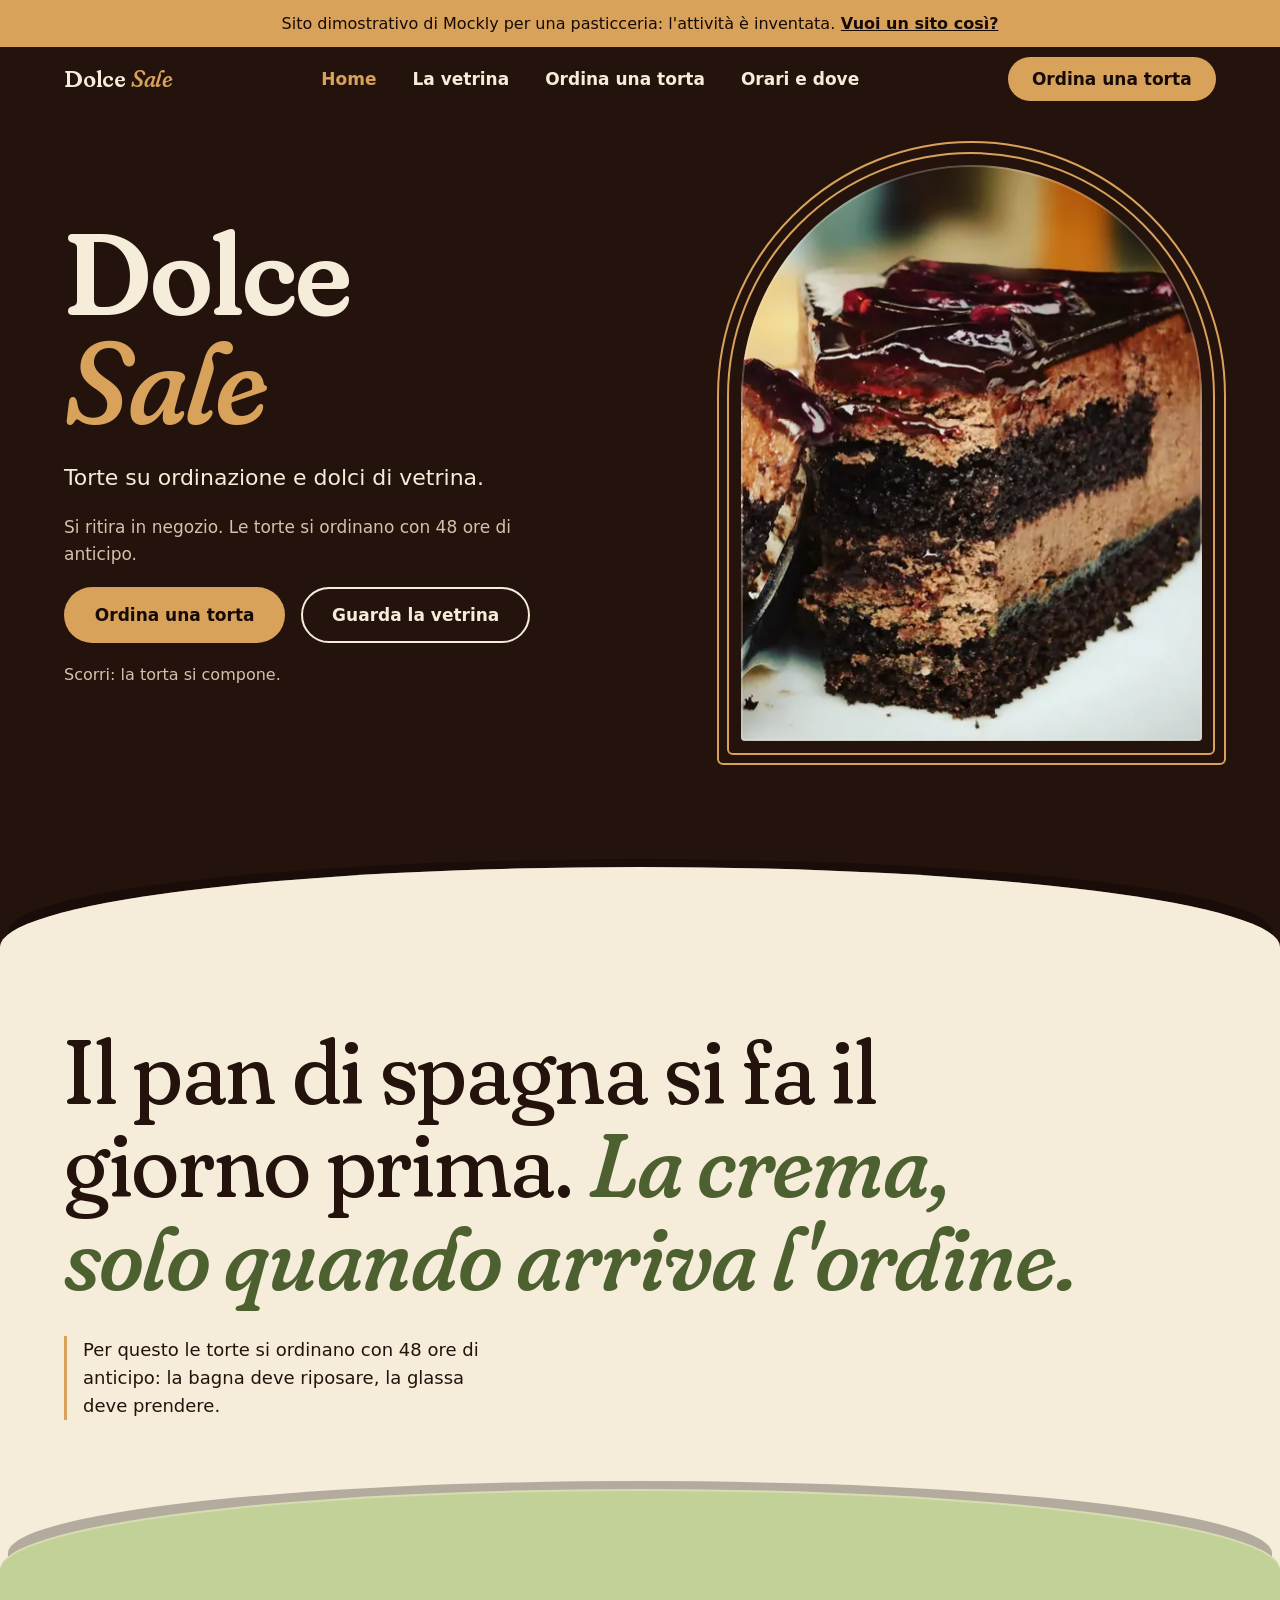
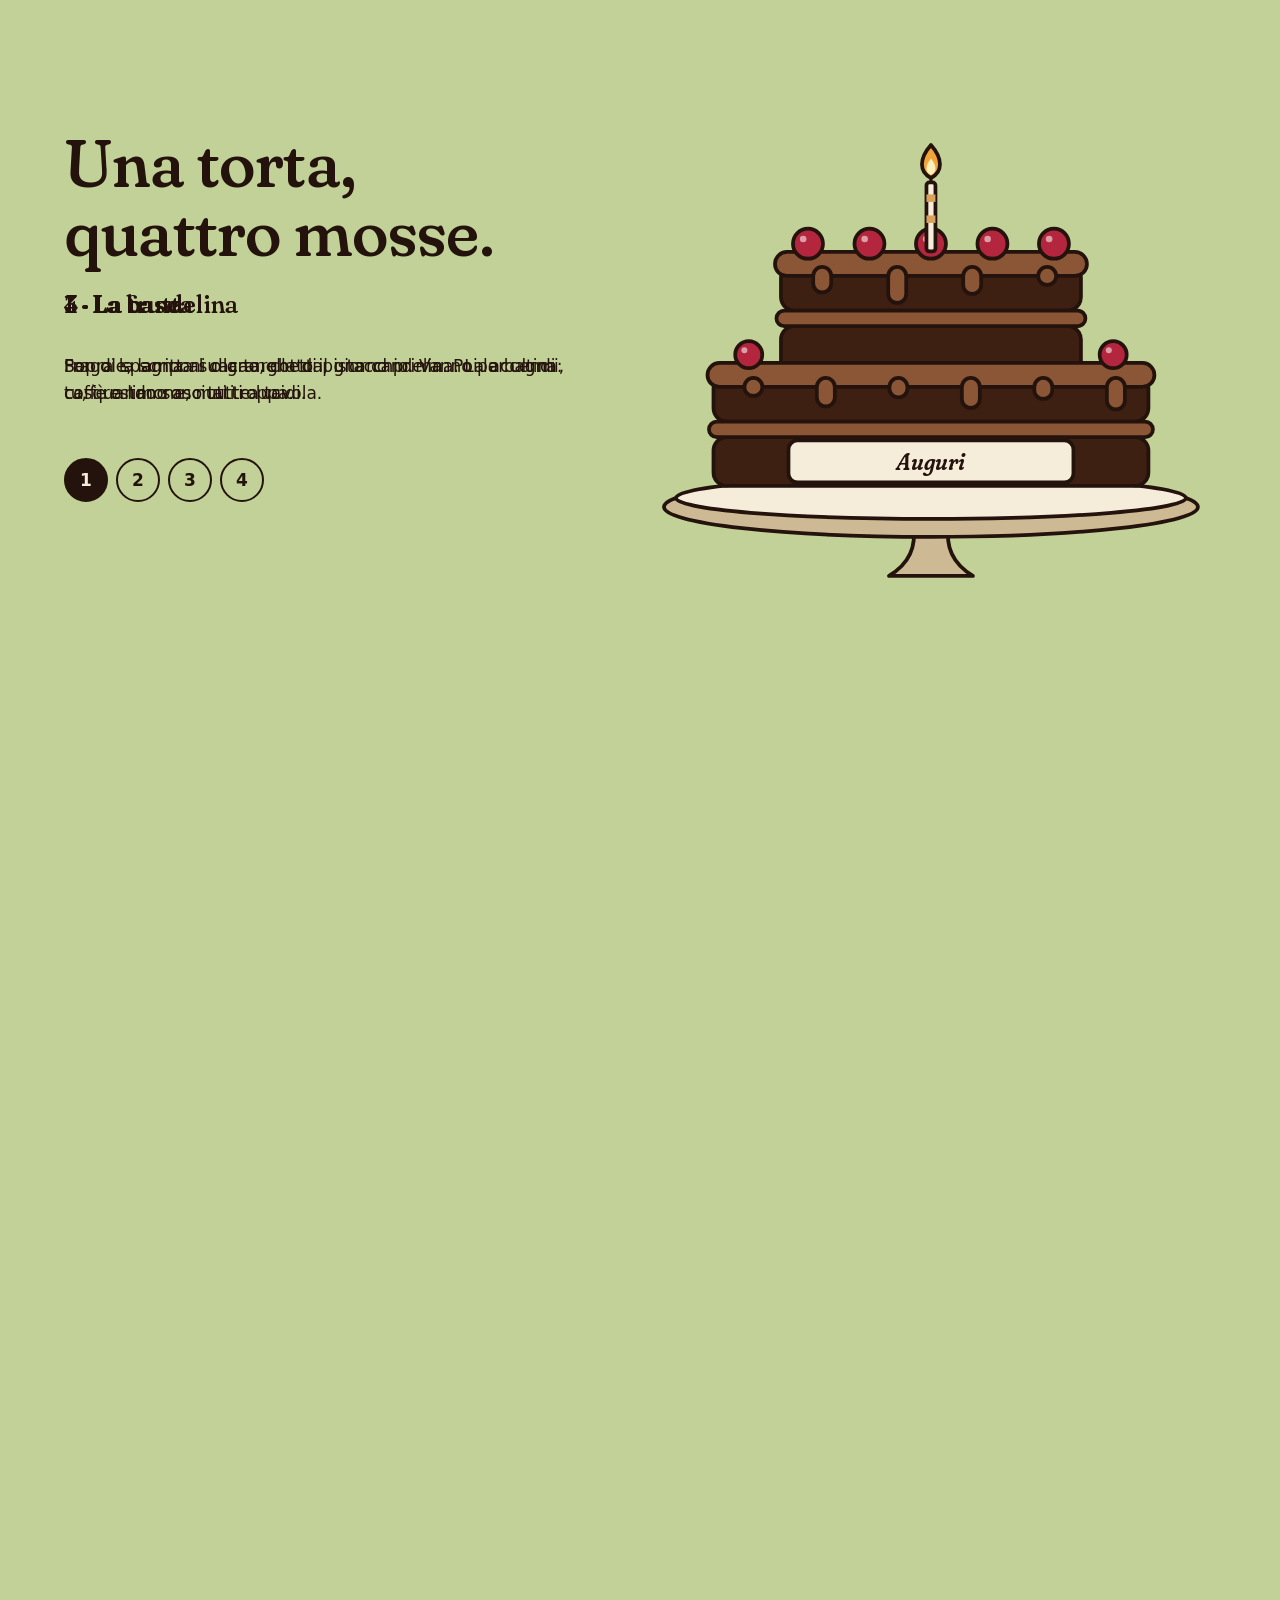
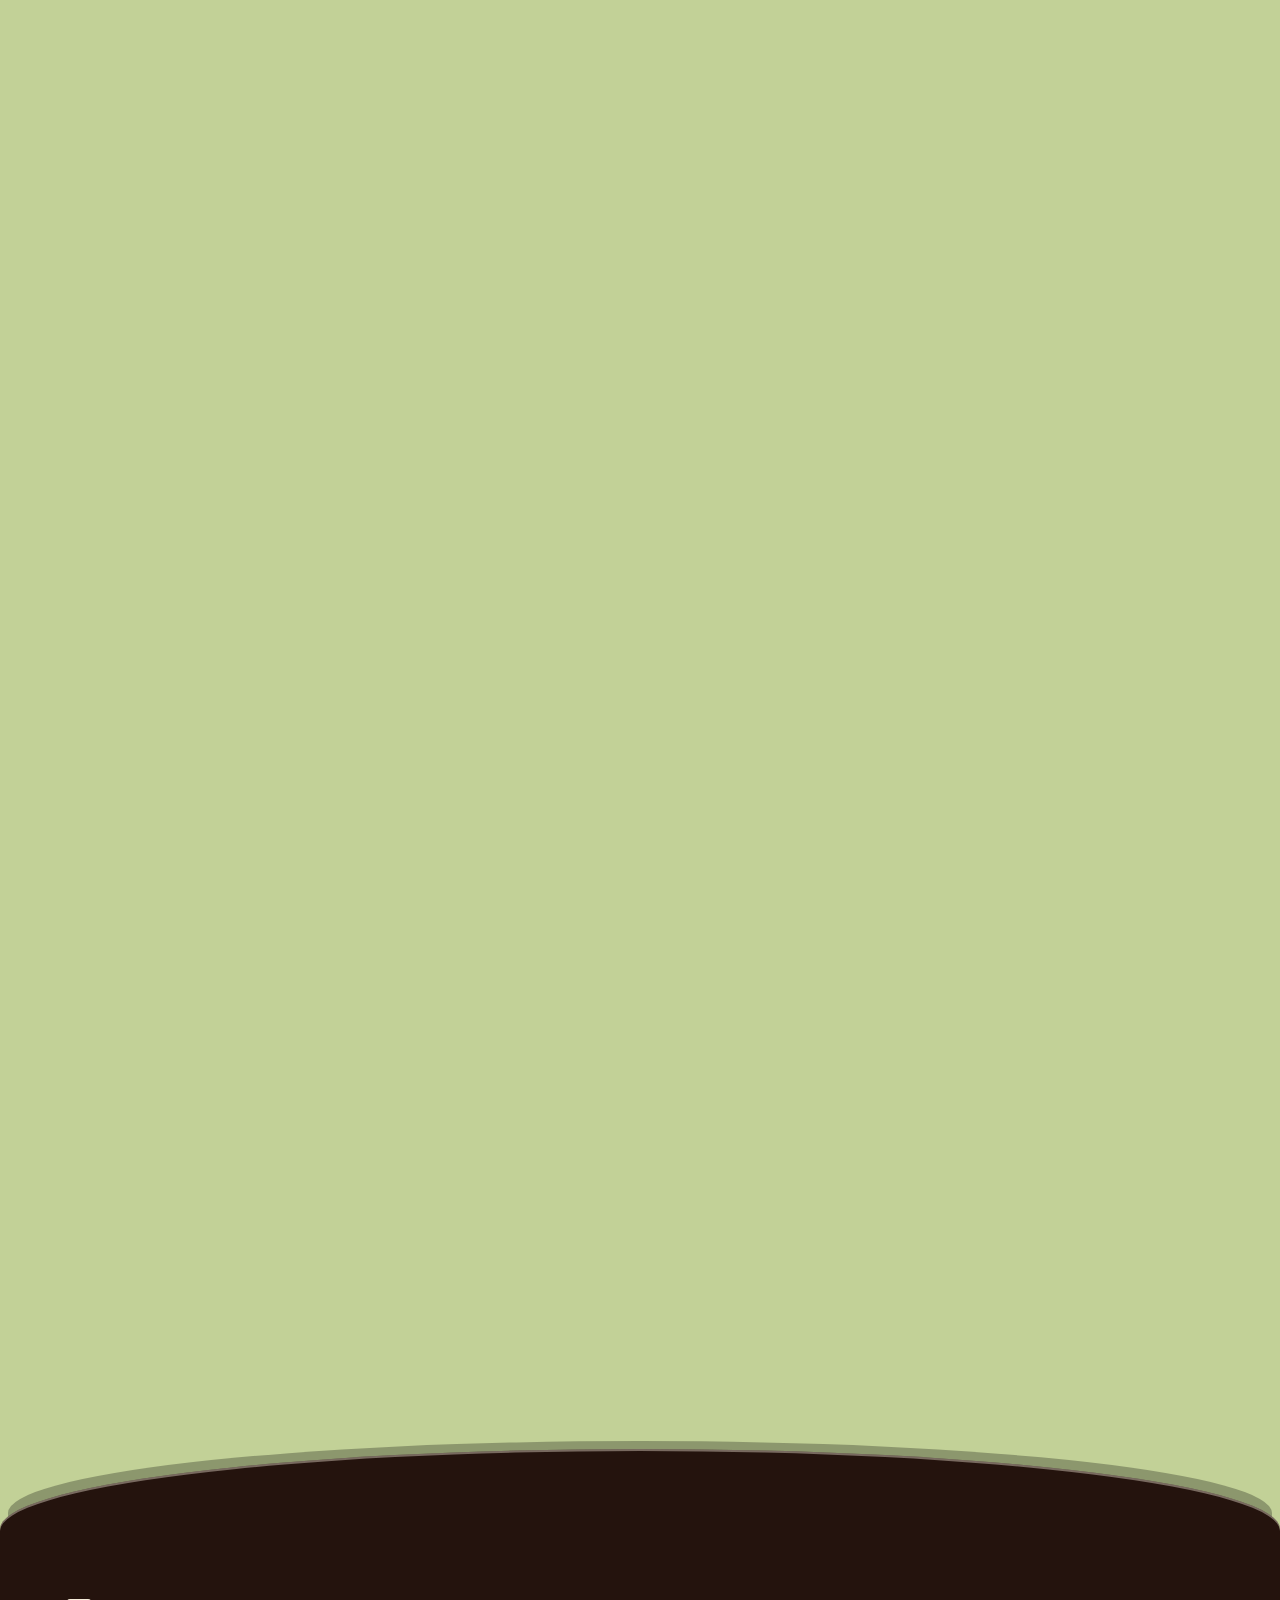
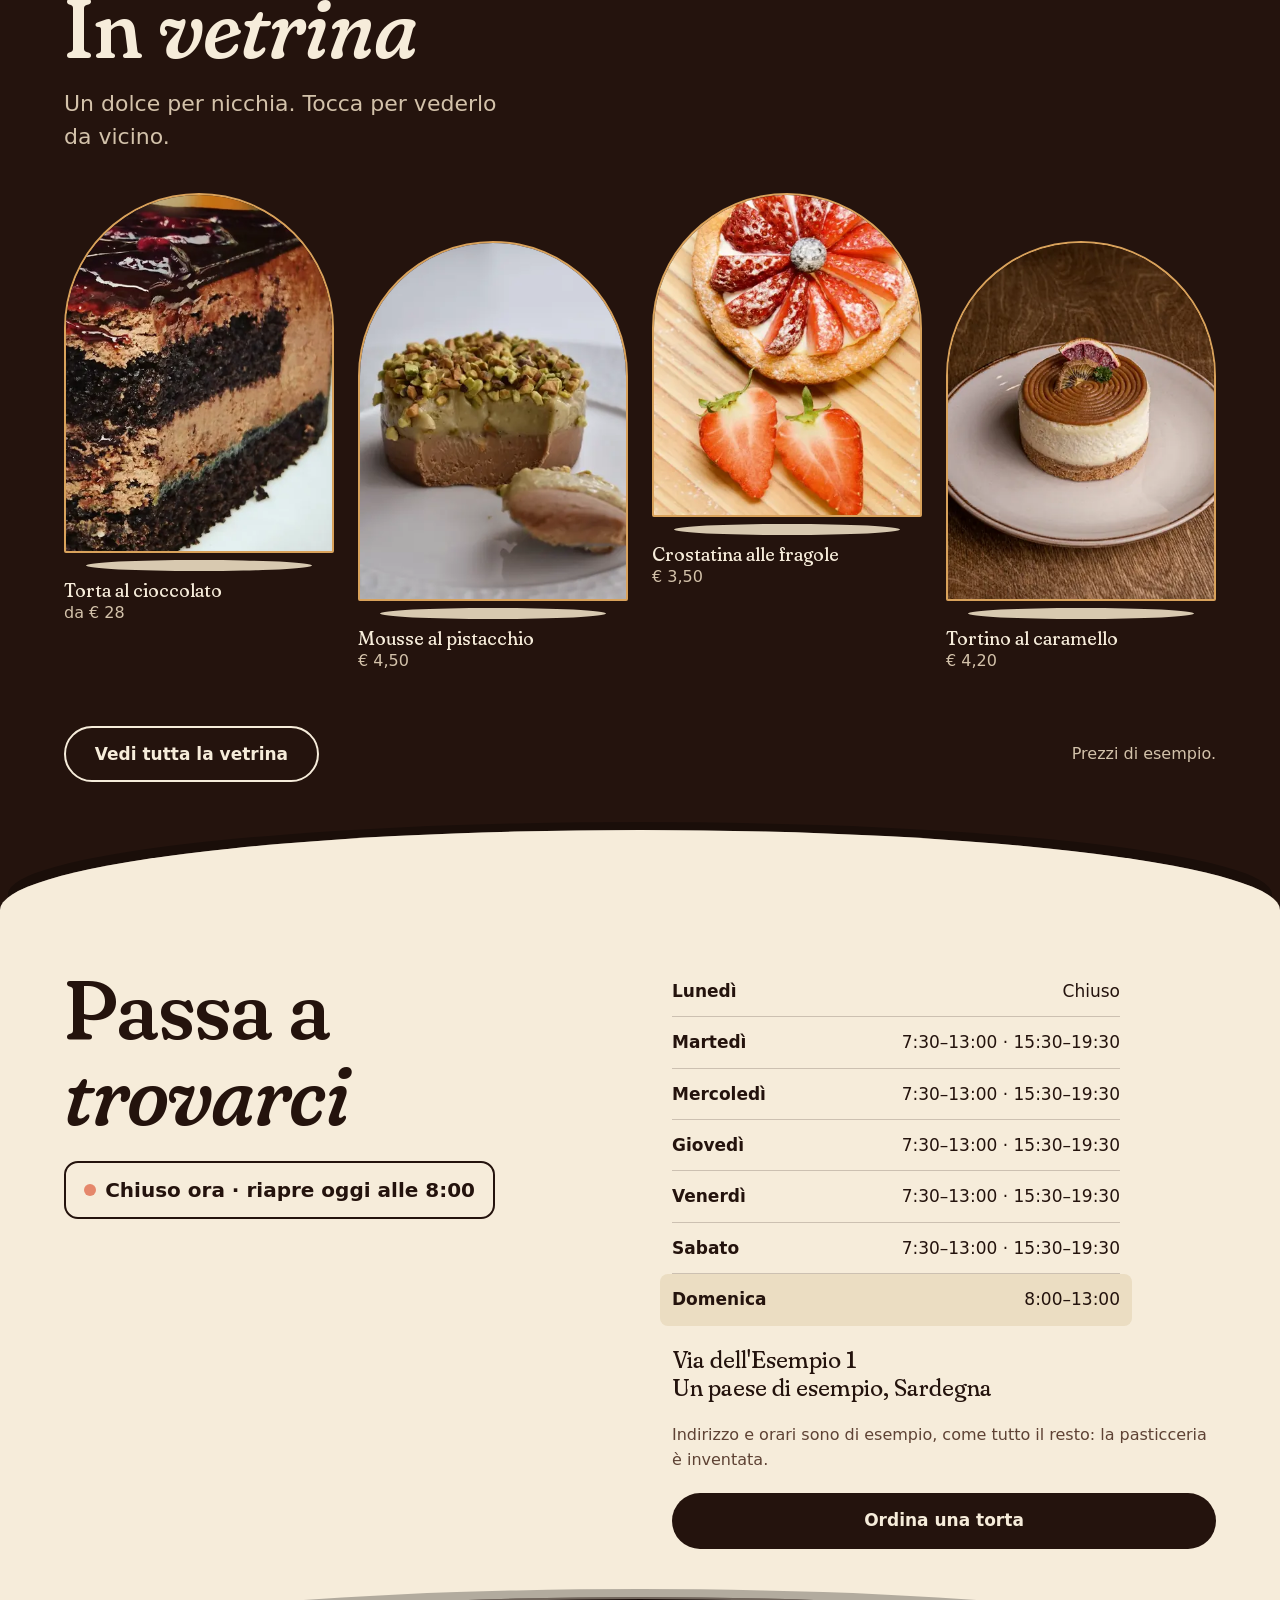
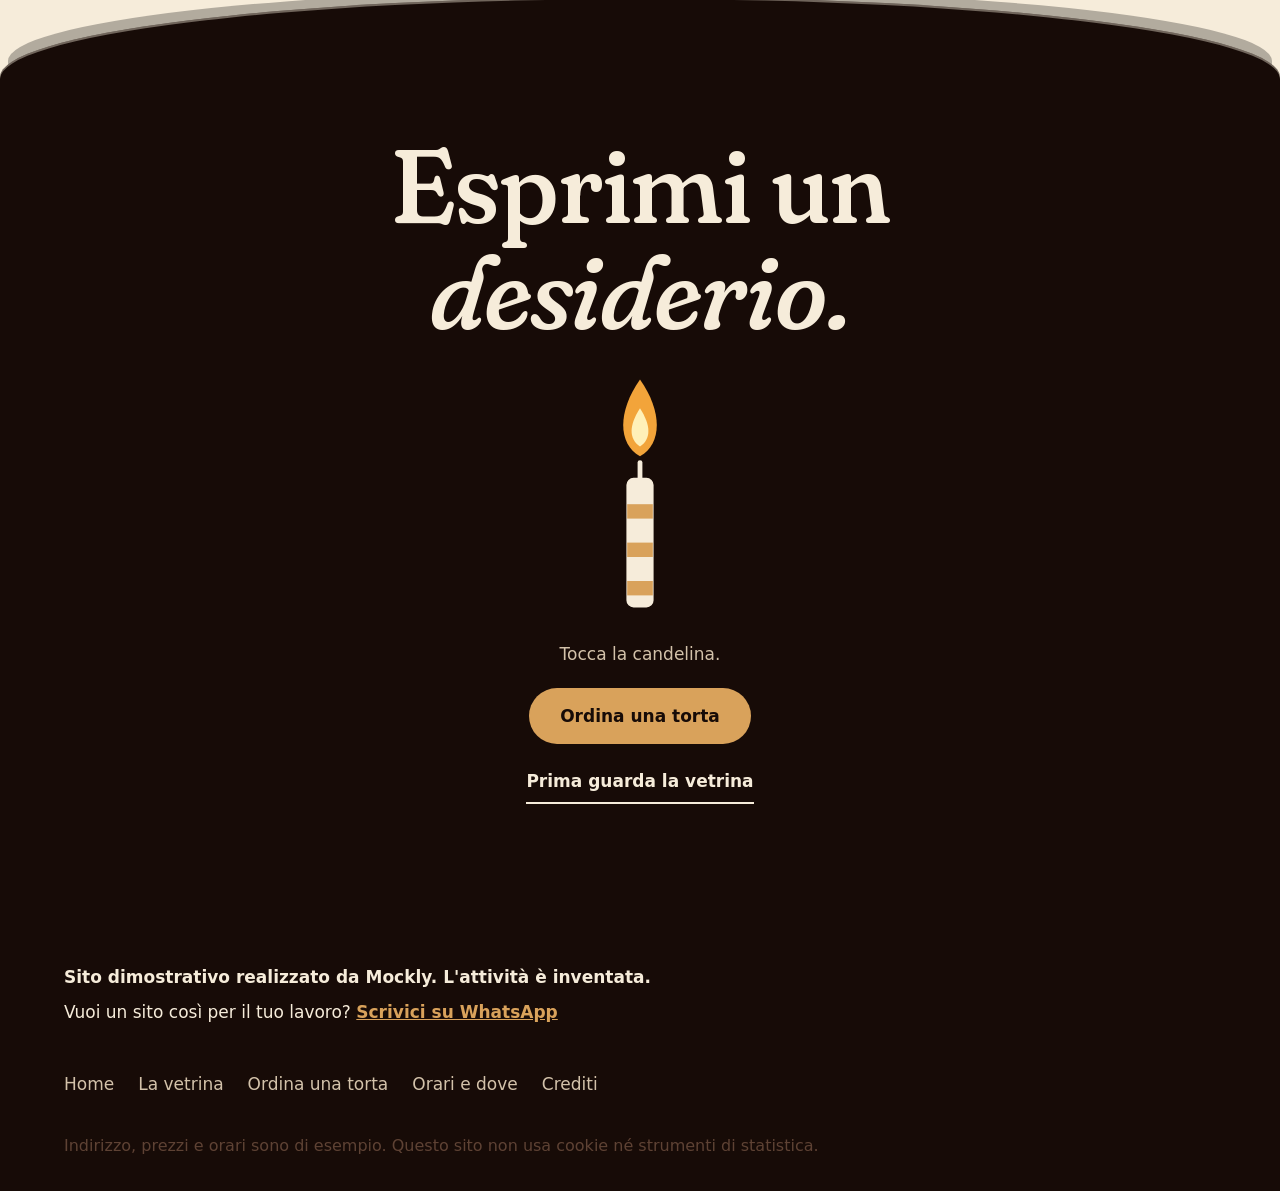
==== index.html @ 93f92bb4 "Prima versione di Dolce Sale: home, vetrina, ordina una torta, 404 e crediti Co-Authored-By: Claude " ====
<!doctype html>
<html lang="it">
<head>
  <meta charset="utf-8">
  <meta name="viewport" content="width=device-width, initial-scale=1">
  <title>Dolce Sale — Pasticceria: torte su ordinazione e dolci di vetrina (demo)</title>
  <meta name="description" content="Sito dimostrativo di Mockly per una pasticceria: vetrina, torte su ordinazione con anteprima e prezzo di esempio, ritiro con 48 ore di preavviso. L'attività è inventata.">
  <meta name="theme-color" content="#24130d">
  <meta name="color-scheme" content="dark">
  <meta property="og:type" content="website">
  <meta property="og:locale" content="it_IT">
  <meta property="og:url" content="https://mockly-website.github.io/dolce-sale/">
  <meta property="og:site_name" content="Dolce Sale">
  <meta property="og:title" content="Dolce Sale — Pasticceria: torte su ordinazione e dolci di vetrina (demo)">
  <meta property="og:description" content="Sito dimostrativo di Mockly per una pasticceria: vetrina, torte su ordinazione con anteprima e prezzo di esempio, ritiro con 48 ore di preavviso. L'attività è inventata.">
  <meta property="og:image" content="https://mockly-website.github.io/dolce-sale/assets/img/anteprima-social.jpg">
  <meta property="og:image:width" content="1200">
  <meta property="og:image:height" content="630">
  <meta property="og:image:alt" content="Una fetta di torta al cioccolato glassata dentro un arco illuminato, con la scritta Dolce Sale.">
  <meta name="twitter:card" content="summary_large_image">
  <meta name="twitter:title" content="Dolce Sale — Pasticceria: torte su ordinazione e dolci di vetrina (demo)">
  <meta name="twitter:description" content="Sito dimostrativo di Mockly per una pasticceria: vetrina, torte su ordinazione con anteprima e prezzo di esempio, ritiro con 48 ore di preavviso. L'attività è inventata.">
  <meta name="twitter:image" content="https://mockly-website.github.io/dolce-sale/assets/img/anteprima-social.jpg">
  <link rel="icon" href="assets/icons/favicon.svg" type="image/svg+xml">
  <link rel="apple-touch-icon" href="assets/icons/apple-touch-icon.png">
  <link rel="manifest" href="site.webmanifest">
  <script>document.documentElement.classList.add("js");</script>
  <link rel="preload" href="assets/fonts/fraunces.woff2" as="font" type="font/woff2" crossorigin>
  <link rel="preload" href="assets/fonts/instrument-sans.woff2" as="font" type="font/woff2" crossorigin>
  <link rel="preload" href="assets/img/eroe-800.webp" as="image" imagesrcset="assets/img/eroe-480.webp 480w, assets/img/eroe-800.webp 800w" imagesizes="(min-width: 64em) 30rem, 70vw" fetchpriority="high">
  <link rel="stylesheet" href="assets/css/style.css">
</head>
<body>
<div class="demo-bar" role="note"><p>Sito dimostrativo di Mockly per una pasticceria: l'attività è inventata. <a href="https://wa.me/393517578080?text=Ciao%20Mockly!%20Ho%20visto%20il%20sito%20dimostrativo%20Dolce%20Sale%20e%20vorrei%20un%20sito%20cos%C3%AC%20per%20il%20mio%20lavoro.">Vuoi un sito così?</a></p></div>
<a class="skip-link" href="#main">Vai al contenuto</a>
<header class="site-header is-top" data-top>
  <div class="site-header__in">
    <a class="brand" href="index.html" aria-label="Dolce Sale, pagina iniziale">Dolce <em>Sale</em></a>
    <nav class="site-nav" aria-label="Principale"><a href="index.html" aria-current="page">Home</a><a href="vetrina.html">La vetrina</a><a href="ordina.html">Ordina una torta</a><a href="index.html#orari">Orari e dove</a></nav>
    <a class="btn site-header__cta" href="ordina.html">Ordina una torta</a>
    <button class="menu-btn" type="button" aria-expanded="false" aria-controls="menu" aria-label="Apri il menu"><span class="menu-btn__bars"></span></button>
  </div>
</header>
<div class="scrim"></div>
<div class="menu" id="menu" role="dialog" aria-modal="true" aria-label="Menu" aria-hidden="true">
  <div class="menu__top">
    <span class="brand">Dolce <em>Sale</em></span>
    <button class="menu__close" type="button" aria-label="Chiudi il menu"><svg viewBox="0 0 24 24" fill="none" stroke="currentColor" stroke-width="2.4" stroke-linecap="round" aria-hidden="true"><path d="M5 5l14 14M19 5L5 19"/></svg></button>
  </div>
  <ul class="menu__list"><li><a href="index.html" aria-current="page">Home</a></li><li><a href="vetrina.html">La vetrina</a></li><li><a href="ordina.html">Ordina una torta</a></li><li><a href="index.html#orari">Orari e dove</a></li></ul>
  <div class="menu__foot">
    <p class="status" data-status>Orari di esempio</p>
    <a class="btn" href="ordina.html">Ordina una torta</a>
  </div>
</div>

<main id="main">

  <!-- Piano 1 · la vetrina di notte -->
  <section class="tier tier--choc hero" aria-labelledby="titolo">
    <div class="wrap hero__grid">
      <h1 class="hero__title" id="titolo"><span>Dolce</span> <em>Sale</em></h1>
      <div class="hero__art">
        <span class="hero__neon" aria-hidden="true"></span><span class="hero__neon hero__neon--2" aria-hidden="true"></span>
        <div class="hero__arch"><img src="assets/img/eroe-800.webp" srcset="assets/img/eroe-480.webp 480w, assets/img/eroe-800.webp 800w" sizes="(min-width: 64em) 30rem, 70vw" width="800" height="962" alt="Una fetta di torta al cioccolato: pan di spagna scuro, mousse e glassa lucida con lamponi." fetchpriority="high" decoding="async"></div>
      </div>
      <div class="hero__text">
        <p class="lead">Torte su ordinazione e dolci di vetrina.</p>
        <p class="muted">Si ritira in negozio. Le torte si ordinano con 48 ore di anticipo.</p>
        <div class="hero__actions">
          <a class="btn hero__cta-main" href="ordina.html">Ordina una torta</a>
          <a class="btn btn--ghost" href="vetrina.html">Guarda la vetrina</a>
        </div>
        <p class="hero__hint">Scorri: la torta si compone.</p>
      </div>
    </div>
  </section>

  <!-- Piano 2 · quasi vuoto: una frase -->
  <section class="tier tier--cream statement" aria-label="Come lavoriamo">
    <div class="wrap">
      <p class="statement__text rv">Il pan di spagna si fa il giorno prima. <em>La crema, solo quando arriva l'ordine.</em></p>
      <p class="statement__note rv" style="--d:120ms">Per questo le torte si ordinano con 48 ore di anticipo: la bagna deve riposare, la glassa deve prendere.</p>
    </div>
  </section>

  <!-- Piano 3 · animazione firma: la torta si compone a strati -->
  <section class="tier tier--pist forge" data-forge aria-labelledby="forge-titolo">
    <div class="forge__track">
      <div class="forge__stage wrap">
        <div class="forge__head"><h2 id="forge-titolo">Una torta, quattro mosse.</h2></div>
        <div class="forge__cake"><svg class="cake" data-flavor="cioccolato" viewBox="10 128 380 312" role="img" aria-label="Una torta a due piani che si compone: prima la base, poi la crema, la frutta e la candelina."></svg></div>
        <div class="forge__steps">
          <div class="forge__step is-active" data-step><h3>1 · La base</h3><p>Pan di spagna al cacao, cotto il giorno prima. Poi la bagna: caffè o limone, mai troppa.</p></div>
          <div class="forge__step" data-step><h3>2 · La crema</h3><p>Crema pasticcera cotta al momento, montata con la panna. Si stende con la spatola, a mano libera.</p></div>
          <div class="forge__step" data-step><h3>3 · La frutta</h3><p>Fragole, lamponi o granella di pistacchio. Vanno per ultimi, così restano asciutti e lucidi.</p></div>
          <div class="forge__step" data-step><h3>4 · La candelina</h3><p>Sopra la scritta sulla targhetta, una candelina. La accendi tu, quando sono tutti a tavola.</p></div>
        </div>
        <div class="forge__dots" role="group" aria-label="Vai a una mossa">
          <button class="forge__dot" type="button" data-dot aria-label="Vai alla mossa 1: la base">1</button>
          <button class="forge__dot" type="button" data-dot aria-label="Vai alla mossa 2: la crema">2</button>
          <button class="forge__dot" type="button" data-dot aria-label="Vai alla mossa 3: la frutta">3</button>
          <button class="forge__dot" type="button" data-dot aria-label="Vai alla mossa 4: la candelina">4</button>
        </div>
      </div>
    </div>
  </section>

  <!-- Piano 4 · la vetrina, a nicchie -->
  <section class="tier tier--choc" aria-labelledby="vetrina-titolo">
    <div class="wrap">
      <div class="shelf-head">
        <h2 id="vetrina-titolo" class="rv">In <em>vetrina</em></h2>
        <p class="lead muted rv" style="--d:80ms">Un dolce per nicchia. Tocca per vederlo da vicino.</p>
      </div>
      <ul class="niches">
        <li><a class="niche rv" style="--d:0ms" href="vetrina.html#torta-cioccolato">
          <span class="niche__arch"><img src="assets/img/cioccolato-640.webp" srcset="assets/img/cioccolato-400.webp 400w, assets/img/cioccolato-640.webp 640w" sizes="(min-width: 40em) 16rem, 44vw" width="640" height="932" alt="Torta al cioccolato glassata, in sezione." loading="lazy" decoding="async"></span>
          <span class="niche__plate" aria-hidden="true"></span>
          <span class="niche__name">Torta al cioccolato</span>
          <span class="niche__price">da € 28 <span class="visually-hidden">(prezzo di esempio)</span></span>
        </a></li>
        <li><a class="niche rv" style="--d:70ms" href="vetrina.html#mousse-pistacchio">
          <span class="niche__arch"><img src="assets/img/pistacchio-640.webp" srcset="assets/img/pistacchio-400.webp 400w, assets/img/pistacchio-640.webp 640w" sizes="(min-width: 40em) 16rem, 44vw" width="640" height="854" alt="Monoporzione di mousse al pistacchio con granella." loading="lazy" decoding="async"></span>
          <span class="niche__plate" aria-hidden="true"></span>
          <span class="niche__name">Mousse al pistacchio</span>
          <span class="niche__price">€ 4,50 <span class="visually-hidden">(prezzo di esempio)</span></span>
        </a></li>
        <li><a class="niche rv" style="--d:140ms" href="vetrina.html#crostata-fragole">
          <span class="niche__arch"><img src="assets/img/fragole-640.webp" srcset="assets/img/fragole-400.webp 400w, assets/img/fragole-640.webp 640w" sizes="(min-width: 40em) 16rem, 44vw" width="640" height="854" alt="Crostatina con le fragole tagliate a raggiera." loading="lazy" decoding="async"></span>
          <span class="niche__plate" aria-hidden="true"></span>
          <span class="niche__name">Crostatina alle fragole</span>
          <span class="niche__price">€ 3,50 <span class="visually-hidden">(prezzo di esempio)</span></span>
        </a></li>
        <li><a class="niche rv" style="--d:210ms" href="vetrina.html#tortino-caramello">
          <span class="niche__arch"><img src="assets/img/caramello-640.webp" srcset="assets/img/caramello-400.webp 400w, assets/img/caramello-640.webp 640w" sizes="(min-width: 40em) 16rem, 44vw" width="640" height="842" alt="Tortino al caramello con una fetta d'arancia candita." loading="lazy" decoding="async"></span>
          <span class="niche__plate" aria-hidden="true"></span>
          <span class="niche__name">Tortino al caramello</span>
          <span class="niche__price">€ 4,20 <span class="visually-hidden">(prezzo di esempio)</span></span>
        </a></li>
      </ul>
      <div class="shelf-foot">
        <a class="btn btn--ghost" href="vetrina.html">Vedi tutta la vetrina</a>
        <p class="note-small">Prezzi di esempio.</p>
      </div>
    </div>
  </section>

  <!-- Piano 5 · orari e dove siamo -->
  <section class="tier tier--cream" id="orari" aria-labelledby="orari-titolo">
    <div class="wrap visit">
      <div>
        <h2 id="orari-titolo" class="rv">Passa a <em>trovarci</em></h2>
        <p class="status rv" data-status style="margin-top:1.5rem">Orari di esempio</p>
      </div>
      <div class="visit__aside">
        <dl class="hours" aria-label="Orari di esempio">
          <div class="hours__row" data-wd="1"><dt>Lunedì</dt><dd>Chiuso</dd></div>
          <div class="hours__row" data-wd="2"><dt>Martedì</dt><dd>7:30–13:00 · 15:30–19:30</dd></div>
          <div class="hours__row" data-wd="3"><dt>Mercoledì</dt><dd>7:30–13:00 · 15:30–19:30</dd></div>
          <div class="hours__row" data-wd="4"><dt>Giovedì</dt><dd>7:30–13:00 · 15:30–19:30</dd></div>
          <div class="hours__row" data-wd="5"><dt>Venerdì</dt><dd>7:30–13:00 · 15:30–19:30</dd></div>
          <div class="hours__row" data-wd="6"><dt>Sabato</dt><dd>7:30–13:00 · 15:30–19:30</dd></div>
          <div class="hours__row" data-wd="0"><dt>Domenica</dt><dd>8:00–13:00</dd></div>
        </dl>
        <p class="visit__address">Via dell'Esempio 1<br>Un paese di esempio, Sardegna</p>
        <p class="note-small">Indirizzo e orari sono di esempio, come tutto il resto: la pasticceria è inventata.</p>
        <a class="btn btn--dark desk-only" href="ordina.html">Ordina una torta</a>
      </div>
    </div>
  </section>

  <!-- Piano 6 · finale: la candelina -->
  <section class="tier tier--deep finale" aria-labelledby="finale-titolo">
    <h2 id="finale-titolo" class="rv">Esprimi un <em>desiderio.</em></h2>
    <button class="candle-btn" type="button" data-candle aria-pressed="false" aria-label="Soffia sulla candelina">
      <svg class="candle" viewBox="0 0 60 150" aria-hidden="true">
        <g class="flame"><path class="fl-out" d="M30 4 C44 24 44 44 30 52 C16 44 16 24 30 4 Z"/><path class="fl-in" d="M30 22 C37 33 37 41 30 46 C23 41 23 33 30 22 Z"/></g>
        <path class="smoke" d="M30 54 C22 44 38 36 30 24 C26 18 32 12 30 6"/>
        <path class="wick" d="M30 56 L30 66"/>
        <rect class="body" x="22" y="66" width="16" height="80" rx="4"/>
        <rect class="stripe" x="22" y="82" width="16" height="9"/><rect class="stripe" x="22" y="106" width="16" height="9"/><rect class="stripe" x="22" y="130" width="16" height="9"/>
      </svg>
    </button>
    <p class="finale__hint" data-candle-hint aria-live="polite">Tocca la candelina.</p>
    <div class="finale__after">
      <a class="btn desk-only" href="ordina.html">Ordina una torta</a>
      <a class="link-arrow" href="vetrina.html">Prima guarda la vetrina</a>
    </div>
  </section>
</main>
<footer class="site-footer">
  <div class="wrap">
    <p class="site-footer__demo"><strong>Sito dimostrativo realizzato da Mockly. L'attività è inventata.</strong><br>Vuoi un sito così per il tuo lavoro? <a href="https://wa.me/393517578080?text=Ciao%20Mockly!%20Ho%20visto%20il%20sito%20dimostrativo%20Dolce%20Sale%20e%20vorrei%20un%20sito%20cos%C3%AC%20per%20il%20mio%20lavoro.">Scrivici su WhatsApp</a></p>
    <nav class="site-footer__nav" aria-label="Piè di pagina"><a href="index.html">Home</a><a href="vetrina.html">La vetrina</a><a href="ordina.html">Ordina una torta</a><a href="index.html#orari">Orari e dove</a><a href="crediti.html">Crediti</a></nav>
    <p class="note-small">Indirizzo, prezzi e orari sono di esempio. Questo sito non usa cookie né strumenti di statistica.</p>
  </div>
</footer>
<div class="dock dock--default"><a class="btn" href="ordina.html">Ordina una torta</a></div>
<script src="assets/js/cake.js" defer></script>
<script src="assets/js/main.js" defer></script>
</body>
</html>
---- assets/css/style.css ----
/* ==========================================================================
   Dolce Sale — sito dimostrativo di Mockly (attività inventata)
   Idea: vetrina illuminata di notte. Le sezioni sono piani di un'alzata:
   ognuna ha il bordo curvo di un piatto e poggia sulla precedente.
   ========================================================================== */

@font-face { font-family: "Fraunces"; src: url("../fonts/fraunces.woff2") format("woff2"); font-weight: 300 800; font-style: normal; font-display: swap; }
@font-face { font-family: "Fraunces"; src: url("../fonts/fraunces-italic.woff2") format("woff2"); font-weight: 300 800; font-style: italic; font-display: swap; }
@font-face { font-family: "Instrument Sans"; src: url("../fonts/instrument-sans.woff2") format("woff2"); font-weight: 400 700; font-style: normal; font-display: swap; }

:root {
  --choc-900: #170b07;
  --choc-800: #24130d;
  --choc-700: #3a2016;
  --choc-600: #55301f;
  --cream: #f6ecda;
  --cream-2: #ebddc2;
  --pist: #c2d197;
  --pist-deep: #4c6030;
  --caramel: #d9a25b;
  --berry: #b3263e;

  --ink-on-dark: #f6ecda;
  --muted-on-dark: #d3c2aa;
  --ink-on-light: #24130d;
  --muted-on-light: #5e4234;

  --f-display: "Fraunces", Georgia, "Times New Roman", serif;
  --f-text: "Instrument Sans", system-ui, -apple-system, "Segoe UI", sans-serif;

  --header-h: 4rem;
  --gutter: clamp(1.25rem, 5vw, 3rem);
  --curve: clamp(2rem, 7vw, 5rem);
  --ease: cubic-bezier(.22, .8, .24, 1);
  --safe-b: env(safe-area-inset-bottom, 0px);
}

*, *::before, *::after { box-sizing: border-box; }

html {
  -webkit-text-size-adjust: 100%;
  scroll-padding-top: calc(var(--header-h) + 1rem);
  overflow-x: clip;
  background: var(--choc-900);
}
body {
  margin: 0;
  min-height: 100vh;
  background: var(--choc-800);
  color: var(--ink-on-dark);
  font-family: var(--f-text);
  font-size: 1.0625rem;
  line-height: 1.55;
  overflow-x: clip;
  -webkit-font-smoothing: antialiased;
  padding-bottom: calc(5.5rem + var(--safe-b));
}
img, svg { display: block; max-width: 100%; }
img { height: auto; }
a { color: inherit; }
h1, h2, h3, p, ul, ol, dl, dd, figure { margin: 0; }
ul, ol { padding: 0; list-style: none; }
button { font: inherit; color: inherit; cursor: pointer; }
[hidden] { display: none !important; }

:focus-visible { outline: 3px solid var(--caramel); outline-offset: 3px; border-radius: 4px; }
.tier--cream :focus-visible, .tier--pist :focus-visible { outline-color: var(--choc-800); }

.visually-hidden {
  position: absolute !important; width: 1px; height: 1px; margin: -1px; padding: 0;
  overflow: hidden; clip: rect(0 0 0 0); white-space: nowrap; border: 0;
}
.skip-link {
  position: absolute; left: 1rem; top: -4rem; z-index: 200; padding: .75rem 1rem;
  background: var(--cream); color: var(--choc-800); font-weight: 600; border-radius: 8px;
}
.skip-link:focus { top: 1rem; }

/* ---------- Titoli ---------- */
.display, h1, h2 { font-family: var(--f-display); font-weight: 500; line-height: 1.02; letter-spacing: -.012em; text-wrap: balance; }
h2 { font-size: clamp(2.25rem, 9.5vw, 5.25rem); }
h3 { font-family: var(--f-display); font-weight: 500; font-size: 1.5rem; line-height: 1.15; }
em { font-style: italic; }
.lead { font-size: clamp(1.125rem, 4.4vw, 1.375rem); line-height: 1.5; max-width: 34rem; text-wrap: pretty; }
.muted { color: var(--muted-on-dark); }
.tier--cream .muted, .tier--pist .muted { color: var(--muted-on-light); }
.wrap { width: min(100% - var(--gutter) * 2, 72rem); margin-inline: auto; }

/* ---------- Bottoni ---------- */
.btn {
  display: inline-flex; align-items: center; justify-content: center; gap: .6rem;
  min-height: 3.5rem; padding: .85rem 1.8rem; border: 2px solid transparent; border-radius: 999px;
  background: var(--caramel); color: var(--choc-900); font-weight: 700; font-size: 1.0625rem; line-height: 1.1;
  text-decoration: none; text-align: center;
  transition: transform .12s var(--ease), background-color .15s, color .15s, border-color .15s;
  -webkit-tap-highlight-color: transparent;
}
.btn:hover { background: #e6b270; }
.btn:active { transform: scale(.96); }
.btn--ghost { background: transparent; color: inherit; border-color: currentColor; }
.btn--ghost:hover { background: rgba(246, 236, 218, .12); }
.tier--cream .btn--ghost:hover, .tier--pist .btn--ghost:hover { background: rgba(36, 19, 13, .08); }
.btn--dark { background: var(--choc-800); color: var(--cream); }
.btn--dark:hover { background: var(--choc-600); }
.btn[disabled] { opacity: .6; pointer-events: none; }
.link-arrow { display: inline-flex; align-items: center; min-height: 2.75rem; gap: .5rem; font-weight: 600; text-decoration: none; border-bottom: 2px solid currentColor; padding-block: .25rem; }
.link-arrow:active { transform: translateX(3px); }

/* ---------- Striscia "sito dimostrativo" ---------- */
.demo-bar { background: var(--caramel); color: var(--choc-900); padding: .1rem var(--gutter); text-align: center; font-size: 1rem; line-height: 1.35; position: relative; z-index: 61; }
.demo-bar p { display: flex; flex-wrap: wrap; justify-content: center; align-items: center; column-gap: .35rem; }
.demo-bar a { font-weight: 700; display: inline-flex; align-items: center; min-height: 2.75rem; }

/* ---------- Intestazione ---------- */
.site-header {
  position: sticky; top: 0; z-index: 60; height: var(--header-h); margin-bottom: calc(var(--header-h) * -1);
  background: rgba(23, 11, 7, .94);
  transition: background-color .25s;
}
.site-header.is-top { background: transparent; }
.site-header__in { display: flex; align-items: center; justify-content: space-between; height: 100%; width: min(100% - var(--gutter) * 2, 72rem); margin-inline: auto; }
.brand { font-family: var(--f-display); font-weight: 600; font-size: 1.45rem; letter-spacing: -.01em; text-decoration: none; min-height: 2.75rem; display: inline-flex; align-items: center; gap: .22em; }
.brand em { color: var(--caramel); font-weight: 500; }
.site-nav { display: none; }
.site-header__cta { display: none; }
.menu-btn {
  width: 3rem; height: 3rem; border: 0; border-radius: 50%; background: transparent; display: grid; place-items: center; position: relative; margin-right: -.4rem;
}
.menu-btn__bars, .menu-btn__bars::before { content: ""; display: block; width: 1.5rem; height: 2px; background: currentColor; border-radius: 2px; transition: transform .2s var(--ease); }
.menu-btn__bars { position: relative; transform: translateY(-4px); }
.menu-btn__bars::before { position: absolute; left: 0; top: 8px; }
.menu-btn:active { background: rgba(246, 236, 218, .12); }

.scrim { position: fixed; inset: 0; z-index: 70; background: rgba(23, 11, 7, .6); opacity: 0; visibility: hidden; transition: opacity .2s, visibility 0s .2s; }
.menu {
  position: fixed; top: 0; right: 0; bottom: 0; z-index: 80; width: min(88vw, 26rem);
  background: var(--choc-900); color: var(--cream);
  padding: 1.25rem 1.5rem calc(1.5rem + var(--safe-b));
  display: flex; flex-direction: column; gap: 1.5rem; overflow-y: auto; overscroll-behavior: contain;
  transform: translateX(100%); visibility: hidden;
  transition: transform .28s var(--ease), visibility 0s .28s;
  border-left: 2px solid var(--caramel);
}
.menu__top { display: flex; align-items: center; justify-content: space-between; }
.menu__close { width: 3rem; height: 3rem; border-radius: 50%; border: 2px solid var(--caramel); background: transparent; display: grid; place-items: center; margin-right: -.2rem; }
.menu__close svg { width: 1.2rem; height: 1.2rem; }
.menu__close:active { transform: scale(.92); }
.menu__list a { display: flex; align-items: center; justify-content: space-between; min-height: 4rem; font-family: var(--f-display); font-size: 2.1rem; text-decoration: none; border-bottom: 1px solid rgba(246, 236, 218, .18); }
.menu__list a[aria-current="page"] { color: var(--caramel); font-style: italic; }
.menu__list a:active { padding-left: .5rem; }
.menu__foot { margin-top: auto; display: grid; gap: .75rem; }
.menu-open .scrim { opacity: 1; visibility: visible; transition: opacity .2s; }
.menu-open .menu { transform: none; visibility: visible; transition: transform .28s var(--ease), visibility 0s; }
.menu-open, .menu-open body { overflow: hidden; }

/* stato "aperto ora" */
.status { display: inline-flex; align-items: center; gap: .6rem; font-weight: 600; line-height: 1.3; }
.status::before { content: ""; width: .75rem; height: .75rem; border-radius: 50%; background: var(--muted-on-dark); flex: none; }
.status.is-open::before { background: #8fd16b; }
.status.is-closed::before { background: #e5876b; }

/* barra dell'azione principale (telefono) */
.dock { position: fixed; left: 0; right: 0; bottom: 0; z-index: 50; padding: .75rem var(--gutter) calc(.75rem + var(--safe-b)); pointer-events: none; }
.dock .btn { width: 100%; pointer-events: auto; box-shadow: 0 0 0 3px var(--choc-900), 0 10px 24px rgba(0, 0, 0, .4); }
.page-ordina .dock--default { display: none; }

/* ---------- Piani (sezioni) ---------- */
main { position: relative; }
.tier {
  position: relative;
  margin-top: calc(var(--curve) * -1);
  padding: calc(var(--curve) + 3.5rem) 0 calc(var(--curve) + 3rem);
  border-radius: 50% 50% 0 0 / var(--curve) var(--curve) 0 0;
  box-shadow: 0 -16px 0 -8px rgba(0, 0, 0, .28), inset 0 2px 0 rgba(246, 236, 218, .4);
}
.tier:first-child { margin-top: 0; border-radius: 0; box-shadow: none; padding-top: calc(var(--header-h) + 1rem); }
.tier--choc { background: var(--choc-800); color: var(--ink-on-dark); }
.tier--deep { background: var(--choc-900); color: var(--ink-on-dark); }
.tier--cream { background: var(--cream); color: var(--ink-on-light); }
.tier--pist { background: var(--pist); color: var(--ink-on-light); }

/* ---------- Prima schermata ---------- */
.hero { min-height: 100svh; padding-bottom: calc(var(--curve) + 5.5rem); display: flex; flex-direction: column; justify-content: center; }
.hero__grid { display: grid; gap: 1rem; justify-items: center; text-align: center; }
.hero__title { font-size: clamp(3.4rem, 17.5vw, 6.5rem); font-weight: 600; line-height: .95; letter-spacing: -.02em; }
.hero__title em { color: var(--caramel); font-weight: 500; }
.hero__title span { display: inline; }
.hero__art { position: relative; order: 0; width: fit-content; }
.hero__art { margin-block: 1rem .9rem; }
.hero__arch {
  position: relative; height: min(37svh, 27rem); min-height: 13rem; aspect-ratio: 4 / 5;
  border-radius: 999px 999px 16px 16px; overflow: hidden; background: var(--choc-700);
}
.hero__arch img { width: 100%; height: 100%; object-fit: cover; transform-origin: 50% 70%; }
.hero__arch::after { content: ""; position: absolute; inset: 0; border-radius: inherit; box-shadow: inset 0 0 0 2px rgba(246, 236, 218, .25); }
.hero__neon { position: absolute; inset: -.85rem; border: 2px solid var(--caramel); border-radius: 999px 999px 24px 24px; pointer-events: none; }
.hero__neon--2 { inset: -1.5rem; opacity: .55; }
.hero__text { display: grid; gap: 1.25rem; justify-items: center; max-width: 30rem; }
.hero__actions { display: grid; gap: .75rem; justify-items: center; }
.hero__hint { display: none; }
.hero__cta-main { display: none; }
.desk-only { display: none; }

/* ---------- Frase (quasi vuota) ---------- */
.statement { min-height: 78svh; display: flex; flex-direction: column; justify-content: center; }
.statement__text { font-family: var(--f-display); font-size: clamp(2.2rem, 10vw, 5.6rem); line-height: 1.04; letter-spacing: -.015em; font-weight: 400; text-wrap: balance; max-width: 18ch; }
.statement__text em { color: var(--pist-deep); font-weight: 500; }
.statement__note { margin-top: 2rem; max-width: 26rem; font-size: 1.125rem; border-left: 3px solid var(--caramel); padding-left: 1rem; }

/* ---------- La torta che si compone (animazione firma) ---------- */
.forge { padding: 0; }
.forge__track { position: relative; }
.forge__stage { padding: calc(var(--header-h) + 1.5rem) 0 2rem; display: grid; gap: 1.5rem; }
.forge__head { display: grid; gap: .5rem; }
.forge__head h2 { font-size: clamp(2rem, 8.5vw, 4.2rem); }
.forge__cake { width: min(100%, 26rem); margin-inline: auto; }
.cake { width: 100%; height: auto; overflow: visible; }
.forge__steps { display: grid; gap: 1.25rem; }
.forge__step { display: grid; gap: .35rem; }
.forge__step h3 { font-size: 1.6rem; }
.forge__dots { display: none; }

.forge.is-live { height: 360svh; }
.forge.is-live .forge__track { height: 100%; }
.forge.is-live .forge__stage {
  position: sticky; top: 0; height: 100svh; padding-top: calc(var(--header-h) + 1rem); padding-bottom: calc(5.5rem + var(--safe-b));
  grid-template-rows: auto minmax(0, 1fr) auto auto; align-content: start; overflow: hidden;
}
.forge.is-live .forge__cake { height: 100%; width: 100%; min-height: 0; display: grid; align-items: center; }
.forge.is-live .cake { max-height: 100%; width: auto; margin-inline: auto; }
.forge.is-live .forge__steps { display: grid; position: relative; min-height: 7.5rem; }
.forge.is-live .forge__step { grid-area: 1 / 1; opacity: 0; transform: translateY(14px); transition: opacity .3s, transform .3s var(--ease); pointer-events: none; }
.forge.is-live .forge__step.is-active { opacity: 1; transform: none; pointer-events: auto; }
.forge.is-live .forge__dots { display: flex; gap: .5rem; }
.forge__dot { width: 2.75rem; height: 2.75rem; border-radius: 50%; border: 2px solid var(--choc-800); background: transparent; font-weight: 700; display: grid; place-items: center; transition: transform .12s, background-color .2s, color .2s; }
.forge__dot:active { transform: scale(.9); }
.forge__dot.is-done { background: var(--choc-800); color: var(--cream); }

/* disegno della torta */
.cake * { stroke: var(--choc-800); stroke-width: 2.5; stroke-linejoin: round; stroke-linecap: round; }
.cake { --c-base: #3e2013; --c-cream: #7a4a2e; --c-fruit: #b3263e; --c-plate: var(--cream); }
.cake[data-flavor="cioccolato"] { --c-base: #3e2013; --c-cream: #8a5636; --c-fruit: #b3263e; }
.cake[data-flavor="pistacchio"] { --c-base: #a9bb68; --c-cream: #f4ecd2; --c-fruit: #6f8a3f; }
.cake[data-flavor="limone"] { --c-base: #f0cf6e; --c-cream: #fff7e3; --c-fruit: #f2c230; }
.cake[data-flavor="fragole"] { --c-base: #e8bf8e; --c-cream: #fff4ea; --c-fruit: #d3283b; }
.cake .sp { fill: var(--c-base); transition: fill .35s; }
.cake .cr { fill: var(--c-cream); transition: fill .35s; }
.cake .fr { fill: var(--c-fruit); transition: fill .35s; }
.cake .fr-hl { fill: #fff; opacity: .55; stroke: none; }
.cake .fr-ring { fill: none; opacity: 0; stroke: rgba(36, 19, 13, .35); stroke-width: 1.5; transition: opacity .3s; }
.cake .fr-leaf { fill: #4f7a3a; opacity: 0; transition: opacity .3s; }
.cake[data-flavor="limone"] .fr-ring { opacity: 1; }
.cake[data-flavor="fragole"] .fr-leaf { opacity: 1; }
.cake .plate { fill: #cdb994; }
.cake .plate-top { fill: var(--c-plate); }
.cake .stand-leg { fill: #cdb994; }
.cake .cd { fill: var(--cream); }
.cake .cd-st { fill: var(--caramel); stroke: none; }
.cake .wick { fill: none; stroke-width: 2; }
.cake .fl-out { fill: #f2a43a; }
.cake .fl-in { fill: #fff0b8; stroke: none; }
.cake .flame { transform-box: fill-box; transform-origin: 50% 100%; }
.cake .pq { fill: var(--cream); }
.cake .pq-t { fill: var(--choc-800); stroke: none; font-family: var(--f-display); font-style: italic; font-size: 15px; font-weight: 600; }
.cake .plaque { transition: opacity .25s; }
.cake .plaque.is-empty { opacity: 0; }
.cake.no-candle [data-layer="3"] .cd, .cake.no-candle [data-layer="3"] .cd-st, .cake.no-candle [data-layer="3"] .wick, .cake.no-candle [data-layer="3"] .flame { opacity: 0; }
.cake.is-pop { animation: pop .22s var(--ease); }
@keyframes pop { from { opacity: .5; transform: scale(.97); } to { opacity: 1; transform: none; } }

.js .forge.is-live .cake__layer { opacity: var(--p, 0); transform: translateY(calc((1 - var(--p, 0)) * -90px)); }
.cake .cake__layer { transform-box: view-box; }
.cake.is-lit .flame { animation: flicker 1.1s ease-in-out infinite; }
.forge:not(.is-live) .flame, .cake.in-form .flame { animation: flicker 1.1s ease-in-out infinite; }
@keyframes flicker { 0%, 100% { transform: scale(1, 1); opacity: 1; } 35% { transform: scale(.9, 1.1); opacity: .92; } 70% { transform: scale(1.06, .94); opacity: 1; } }

/* ---------- Vetrina in home: nicchie ---------- */
.shelf-head { display: grid; gap: 1rem; margin-bottom: 2.5rem; }
.niches { display: grid; grid-template-columns: repeat(2, minmax(0, 1fr)); gap: 2.75rem 1rem; align-items: start; }
.niche { display: block; text-decoration: none; position: relative; transition: transform .12s var(--ease); -webkit-tap-highlight-color: transparent; }
.niche:active { transform: scale(.96); }
.niches > li:nth-child(even) { margin-top: 2.5rem; }
.niche__arch { display: block; position: relative; aspect-ratio: 3 / 4; border-radius: 999px 999px 14px 14px; overflow: hidden; border: 2px solid var(--caramel); background: var(--choc-700); }
.niches > li:nth-child(3) .niche__arch { aspect-ratio: 3 / 3.6; }
.niche__arch img { width: 100%; height: 100%; object-fit: cover; transition: transform .5s var(--ease); }
.niche:hover .niche__arch img { transform: scale(1.06); }
.niche__plate { display: block; height: .7rem; margin: .45rem 8% 0; border-radius: 50%; background: var(--cream-2); opacity: .9; }
.niche__name { display: block; margin-top: .5rem; font-family: var(--f-display); font-size: 1.2rem; line-height: 1.15; }
.niche__price { display: block; color: var(--muted-on-dark); font-size: 1rem; }
.shelf-foot { margin-top: 3.25rem; display: flex; flex-wrap: wrap; gap: 1rem 1.5rem; align-items: center; justify-content: space-between; }

/* ---------- Orari ---------- */
.visit { display: grid; gap: 2rem; }
.visit .status { font-size: 1.25rem; padding: .85rem 1.1rem; border: 2px solid var(--choc-800); border-radius: 14px; width: fit-content; max-width: 100%; }
.hours { display: grid; gap: 0; max-width: 28rem; }
.hours__row { display: flex; justify-content: space-between; gap: 1rem; padding: .75rem 0; border-bottom: 1px solid rgba(36, 19, 13, .2); min-height: 2.75rem; }
.hours__row dt { font-weight: 600; }
.hours__row dd { text-align: right; }
.hours__row.is-today { background: var(--cream-2); margin-inline: -.75rem; padding-inline: .75rem; border-radius: 8px; border-bottom-color: transparent; }
.visit__aside { display: grid; gap: 1.25rem; align-content: start; }
.visit__address { font-family: var(--f-display); font-size: 1.5rem; line-height: 1.2; }
.note-small { font-size: 1rem; color: var(--muted-on-light); }
.tier--choc .note-small, .tier--deep .note-small { color: var(--muted-on-dark); }

/* ---------- Finale: la candelina ---------- */
.finale { min-height: 100svh; display: grid; align-content: center; justify-items: center; gap: 1.25rem; text-align: center; padding-bottom: calc(var(--curve) + 2rem); }
.finale h2 { font-size: clamp(2.5rem, 12vw, 6.5rem); max-width: 12ch; }
.candle-btn { background: transparent; border: 0; padding: .5rem 2rem; min-width: 44px; min-height: 44px; -webkit-tap-highlight-color: transparent; position: relative; }
.candle-btn svg { width: 6rem; height: auto; overflow: visible; }
.candle-btn:active { transform: scale(.94); }
.candle .body { fill: var(--cream); stroke: var(--cream); stroke-width: 1; }
.candle .stripe { fill: var(--caramel); }
.candle .wick { stroke: var(--cream); stroke-width: 3; stroke-linecap: round; }
.candle .flame { transform-box: fill-box; transform-origin: 50% 100%; transition: transform .18s var(--ease), opacity .18s; animation: flicker 1.1s ease-in-out infinite; }
.candle .fl-out { fill: #f2a43a; }
.candle .fl-in { fill: #fff0b8; }
.candle .smoke { fill: none; stroke: var(--muted-on-dark); stroke-width: 3; stroke-linecap: round; opacity: 0; transform-box: fill-box; transform-origin: 50% 100%; }
.candle-btn[aria-pressed="true"] .flame { animation: none; transform: scale(.2); opacity: 0; }
.candle-btn[aria-pressed="true"] .smoke { animation: smoke 1.6s var(--ease) forwards; }
@keyframes smoke { 0% { opacity: .9; transform: translateY(0) scaleY(.6); } 100% { opacity: 0; transform: translateY(-34px) scaleY(1.2); } }
.finale__hint { color: var(--muted-on-dark); min-height: 1.6em; }
.finale__after { display: grid; gap: 1rem; justify-items: center; }

/* ---------- Piè di pagina ---------- */
.site-footer { background: var(--choc-900); color: var(--muted-on-dark); padding: 3rem 0 2rem; }
.site-footer .wrap { display: grid; gap: 1.75rem; }
.site-footer__demo { font-size: 1.0625rem; color: var(--cream); }
.site-footer__demo strong { font-weight: 600; }
.site-footer__demo a { color: var(--caramel); font-weight: 600; display: inline-flex; min-height: 2.75rem; align-items: center; }
.site-footer__nav { display: flex; flex-wrap: wrap; gap: .25rem 1.5rem; }
.site-footer__nav a { display: inline-flex; min-height: 2.75rem; align-items: center; text-decoration: none; border-bottom: 1px solid transparent; }
.site-footer__nav a:hover { border-bottom-color: currentColor; }

/* ---------- Vetrina (pagina) ---------- */
.page-head { padding-bottom: calc(var(--curve) + 2.5rem); }
.page-head__grid { display: grid; gap: 1.5rem; }
.page-head h1 { font-size: clamp(3rem, 15vw, 7rem); font-weight: 600; }
.page-head h1 em { color: var(--caramel); font-weight: 500; }
.page-head__band { margin-top: 2rem; border-radius: 999px 999px 16px 16px; overflow: hidden; border: 2px solid var(--caramel); aspect-ratio: 16 / 9; background: var(--choc-700); }
.page-head__band img { width: 100%; height: 100%; object-fit: cover; }

.filters { position: sticky; top: var(--header-h); z-index: 40; background: var(--choc-900); padding: .75rem 0; border-bottom: 1px solid rgba(246, 236, 218, .15); }
.filters__in { display: flex; gap: .35rem; flex-wrap: wrap; width: min(100% - 1.5rem, 72rem); margin-inline: auto; }
.chip { min-height: 2.75rem; padding: .4rem .8rem; border-radius: 999px; border: 2px solid var(--caramel); background: transparent; color: var(--cream); font-weight: 600; transition: transform .1s, background-color .15s, color .15s; -webkit-tap-highlight-color: transparent; }
.chip:active { transform: scale(.94); }
.chip[aria-pressed="true"] { background: var(--caramel); color: var(--choc-900); }

.showcase { padding-top: 3rem; }
.goods { display: grid; grid-template-columns: repeat(2, minmax(0, 1fr)); gap: 3rem 1rem; align-items: start; }
.good { position: relative; transition: opacity .25s, transform .25s var(--ease); }
.good:nth-child(even) { margin-top: 2rem; }
.good.is-out { opacity: 0; transform: scale(.94); pointer-events: none; }
.good:target .good__arch { outline: 3px solid var(--caramel); outline-offset: 6px; }
.good__arch { aspect-ratio: 3 / 4; border-radius: 999px 999px 14px 14px; overflow: hidden; border: 2px solid var(--caramel); background: var(--choc-700); }
.good__arch img { width: 100%; height: 100%; object-fit: cover; }
.good__plate { display: block; height: .75rem; margin: .5rem 6% 0; border-radius: 50%; background: var(--cream-2); }
.good__name { margin-top: .75rem; font-size: 1.3rem; }
.good__tag { color: var(--muted-on-dark); font-size: 1rem; }
.good__price { font-weight: 700; color: var(--caramel); margin-top: .15rem; }
.good__more { margin-top: .5rem; min-height: 2.75rem; padding: .35rem 0; background: none; border: 0; border-bottom: 2px solid currentColor; font-weight: 600; display: inline-flex; align-items: center; gap: .4rem; }
.good__more[aria-expanded="true"] .plus { transform: rotate(45deg); }
.plus { display: inline-block; font-weight: 700; transition: transform .2s var(--ease); }
.good__inside { display: grid; grid-template-rows: 0fr; transition: grid-template-rows .3s var(--ease); }
.good__inside > div { overflow: hidden; }
.good__inside p { padding-top: .6rem; color: var(--muted-on-dark); }
.good__more[aria-expanded="true"] + .good__inside { grid-template-rows: 1fr; }
.good__actions { display: grid; gap: .5rem; margin-top: .75rem; }
.good__actions .btn { min-height: 3rem; padding: .6rem 1rem; font-size: 1rem; }
.empty { text-align: center; padding: 3rem 0; }

/* ---------- Ordina una torta ---------- */
.studio { position: relative; }
.studio__preview { position: sticky; top: var(--header-h); z-index: 20; background: var(--choc-800); padding: .5rem 0 .75rem; border-radius: 0 0 24px 24px; box-shadow: 0 10px 0 -4px rgba(0, 0, 0, .3); }
.studio__preview .cake { height: min(30svh, 15rem); width: auto; margin-inline: auto; }
.studio__label { display: flex; justify-content: center; gap: 1rem; flex-wrap: wrap; text-align: center; font-weight: 600; }
.studio__label span + span::before { content: "·"; margin-right: 1rem; color: var(--caramel); }
.studio__form { position: relative; z-index: 10; background: var(--cream); color: var(--ink-on-light); margin-top: -1.5rem; padding: 3.5rem 0 7rem; border-radius: 0; }
.demo-note { border: 2px dashed var(--choc-600); border-radius: 12px; padding: .9rem 1rem; font-size: 1rem; margin-bottom: 2rem; }
.field { border: 0; padding: 0; margin: 0 0 2.25rem; min-width: 0; }
.field > legend { font-family: var(--f-display); font-size: 1.65rem; line-height: 1.1; padding: 0; margin-bottom: .75rem; }
.field > legend small { display: block; font-family: var(--f-text); font-size: 1rem; color: var(--muted-on-light); margin-top: .25rem; }
.stepper { display: grid; grid-template-columns: 3.5rem 1fr 3.5rem; gap: .75rem; align-items: center; }
.stepper__btn { width: 3.5rem; height: 3.5rem; border-radius: 50%; border: 2px solid var(--choc-800); background: transparent; font-size: 1.75rem; line-height: 1; display: grid; place-items: center; transition: transform .1s, background-color .15s, color .15s; }
.stepper__btn:active { transform: scale(.9); background: var(--choc-800); color: var(--cream); }
.stepper__val { text-align: center; font-family: var(--f-display); font-size: 3rem; line-height: 1; }
.stepper__val small { display: block; font-family: var(--f-text); font-size: 1rem; color: var(--muted-on-light); margin-top: .3rem; }
.range { -webkit-appearance: none; appearance: none; width: 100%; margin: 1.25rem 0 0; accent-color: var(--choc-800); height: 2.75rem; background: transparent; }
.range::-webkit-slider-runnable-track { height: 6px; border-radius: 6px; background: var(--choc-800); }
.range::-webkit-slider-thumb { -webkit-appearance: none; width: 2.75rem; height: 2.75rem; margin-top: calc((2.75rem - 6px) / -2); border-radius: 50%; background: var(--caramel); border: 3px solid var(--choc-800); }
.range::-moz-range-track { height: 6px; border-radius: 6px; background: var(--choc-800); }
.range::-moz-range-thumb { width: 2.4rem; height: 2.4rem; border-radius: 50%; background: var(--caramel); border: 3px solid var(--choc-800); }
.flavors { display: grid; grid-template-columns: repeat(2, minmax(0, 1fr)); gap: .75rem; }
.flavor { position: relative; }
.flavor input, .day input { position: absolute; opacity: 0; inset: 0; width: 100%; height: 100%; margin: 0; cursor: pointer; }
.flavor label { display: flex; align-items: center; gap: .7rem; min-height: 3.5rem; padding: .5rem .9rem; border: 2px solid var(--choc-800); border-radius: 14px; font-weight: 600; transition: transform .1s, background-color .15s, color .15s; }
.flavor i { width: 1.6rem; height: 1.6rem; border-radius: 50%; border: 2px solid var(--choc-800); flex: none; }
.flavor input:checked + label { background: var(--choc-800); color: var(--cream); }
.flavor input:active + label { transform: scale(.96); }
.flavor input:focus-visible + label { outline: 3px solid var(--caramel); outline-offset: 3px; }
.text-input, .select {
  width: 100%; min-height: 3.5rem; padding: .75rem 1rem; font: inherit; font-size: 1rem; line-height: 1.3;
  border: 2px solid var(--choc-800); border-radius: 12px; background: #fffaf0; color: var(--choc-800);
}
textarea.text-input { min-height: 6rem; resize: vertical; }
.text-input:focus, .select:focus { outline: 3px solid var(--caramel); outline-offset: 2px; }
.text-input[aria-invalid="true"], .select[aria-invalid="true"] { border-color: #a3201c; background: #fff1ee; }
.hint { display: flex; justify-content: space-between; gap: 1rem; font-size: 1rem; color: var(--muted-on-light); margin-top: .4rem; }
.error { color: #8f1713; font-weight: 600; font-size: 1rem; margin-top: .4rem; min-height: 0; }
.error:empty { display: none; }
.switch { position: relative; display: flex; align-items: center; gap: .9rem; min-height: 3.5rem; padding: .25rem 0; font-weight: 600; }
.switch input { position: absolute; opacity: 0; inset: 0; width: 100%; height: 100%; margin: 0; cursor: pointer; }
.switch__track { width: 3.5rem; height: 2rem; border-radius: 999px; border: 2px solid var(--choc-800); position: relative; flex: none; transition: background-color .15s; }
.switch__track::after { content: ""; position: absolute; top: 2px; left: 2px; width: 1.5rem; height: 1.5rem; border-radius: 50%; background: var(--choc-800); transition: transform .18s var(--ease), background-color .15s; }
.switch input:checked + .switch__track { background: var(--choc-800); }
.switch input:checked + .switch__track::after { transform: translateX(1.5rem); background: var(--caramel); }
.switch input:focus-visible + .switch__track { outline: 3px solid var(--caramel); outline-offset: 3px; }
.pick-info { background: var(--cream-2); border-radius: 12px; padding: .9rem 1rem; margin-bottom: 1rem; font-size: 1rem; }
.days { display: grid; grid-template-columns: repeat(3, minmax(0, 1fr)); gap: .6rem; margin-bottom: 1rem; }
.day { position: relative; }
.day label { display: grid; place-items: center; min-height: 3.5rem; border: 2px solid var(--choc-800); border-radius: 12px; text-align: center; line-height: 1.15; font-weight: 600; padding: .35rem; transition: transform .1s, background-color .15s, color .15s; }
.day label small { display: block; font-weight: 500; font-size: 1rem; }
.day input:checked + label { background: var(--choc-800); color: var(--cream); }
.day input:active + label { transform: scale(.95); }
.day input:focus-visible + label { outline: 3px solid var(--caramel); outline-offset: 3px; }
.days-more { margin-bottom: 1rem; }
.summary, .field { scroll-margin-top: 21rem; }
.summary { margin-top: 2rem; border: 2px solid var(--choc-800); border-radius: 16px; padding: 1.25rem; background: #fffaf0; }
.summary h2 { font-size: 2rem; margin-bottom: .75rem; }
.summary dl { display: grid; gap: .6rem; margin: 1rem 0; }
.summary dt { font-weight: 600; font-size: 1rem; color: var(--muted-on-light); }
.summary dd { font-size: 1.1rem; }
.summary__actions { display: grid; gap: .75rem; margin-top: 1.25rem; }
.summary .demo-note { margin: 1rem 0 0; }
.pricebar { position: fixed; left: 0; right: 0; bottom: 0; z-index: 50; background: var(--choc-900); color: var(--cream); padding: .65rem var(--gutter) calc(.65rem + var(--safe-b)); display: flex; align-items: center; justify-content: space-between; gap: 1rem; border-top: 2px solid var(--caramel); }
.pricebar__sum { line-height: 1.15; }
.pricebar__sum small { display: block; color: var(--muted-on-dark); font-size: 1rem; }
.pricebar__sum strong { font-family: var(--f-display); font-size: 1.9rem; font-weight: 600; }
.pricebar .btn { min-height: 3.25rem; padding-inline: 1.25rem; }
.js-only { display: none; }
.js .js-only { display: block; }
.nojs-note { border: 2px dashed var(--choc-600); padding: 1rem; border-radius: 12px; margin-bottom: 1.5rem; }
.js .nojs-note { display: none; }

/* ---------- 404 ---------- */
.lost { min-height: 100svh; display: grid; align-content: center; justify-items: start; gap: 1.25rem; }
.lost h1 { font-size: clamp(3rem, 14vw, 7rem); font-weight: 600; }

/* ---------- Movimento: ingresso e comparse ---------- */
.js .rv { opacity: 0; transform: translateY(26px); transition: opacity .6s var(--ease), transform .6s var(--ease); transition-delay: var(--d, 0ms); }
.js .rv.is-in { opacity: 1; transform: none; }

@keyframes neon-on { 0% { opacity: 0; } 12% { opacity: 1; } 22% { opacity: .15; } 34% { opacity: 1; } 46% { opacity: .35; } 100% { opacity: 1; } }
@keyframes rise { from { opacity: 0; transform: translateY(1.25rem); } to { opacity: 1; transform: none; } }
@keyframes arch-in { from { transform: scale(1.12) translateY(5%); opacity: 0; } to { transform: none; opacity: 1; } }
.js .hero__neon { animation: neon-on .9s steps(1, end) .1s both; }
.js .hero__neon--2 { animation: neon-on 1s steps(1, end) .25s both; opacity: .55; }
.js .hero__arch img { animation: arch-in .8s var(--ease) both; }
.js .hero__title { animation: rise .6s var(--ease) .05s both; }
.js .hero__text > * { animation: rise .6s var(--ease) both; }
.js .hero__text > *:nth-child(1) { animation-delay: .2s; }
.js .hero__text > *:nth-child(2) { animation-delay: .3s; }

@media (prefers-reduced-motion: reduce) {
  *, *::before, *::after { animation: none !important; transition-duration: .001ms !important; transition-delay: 0ms !important; scroll-behavior: auto !important; }
  .js .rv { opacity: 1; transform: none; }
  .js .forge.is-live .cake__layer { opacity: 1; transform: none; }
}

/* ---------- Computer ---------- */
@media (min-width: 40em) {
  .goods { grid-template-columns: repeat(3, minmax(0, 1fr)); gap: 3.5rem 1.5rem; }
  .niches { grid-template-columns: repeat(4, minmax(0, 1fr)); gap: 1.5rem; }
  .niches > li:nth-child(even) { margin-top: 0; }
  .niches > li:nth-child(2), .niches > li:nth-child(4) { margin-top: 3rem; }
  .days { grid-template-columns: repeat(4, minmax(0, 1fr)); }
  .good:nth-child(even) { margin-top: 0; }
  .good:nth-child(3n + 2) { margin-top: 2.5rem; }
}
@media (min-width: 64em) {
  body { padding-bottom: 0; }
  .dock { display: none; }
  .site-nav { display: flex; gap: .25rem; }
  .site-nav a { display: inline-flex; align-items: center; min-height: 2.75rem; padding: 0 1rem; text-decoration: none; font-weight: 600; border-radius: 999px; transition: background-color .15s; }
  .site-nav a:hover { background: rgba(246, 236, 218, .12); }
  .site-nav a[aria-current="page"] { color: var(--caramel); }
  .site-header__cta { display: inline-flex; min-height: 2.75rem; padding: .5rem 1.4rem; }
  .menu-btn, .menu, .scrim { display: none; }
  .hero__grid { grid-template-columns: minmax(0, 1.1fr) minmax(0, .9fr); grid-template-areas: "title art" "text art"; grid-template-rows: auto auto; align-content: center; text-align: left; justify-items: start; column-gap: 4rem; row-gap: 1.5rem; }
  .hero__title { grid-area: title; align-self: end; }
  .hero__text { grid-area: text; align-self: start; }
  .hero__art { grid-area: art; }
  .hero__text { justify-items: start; max-width: 32rem; }
  .hero__actions { justify-items: start; grid-auto-flow: column; gap: 1rem; align-items: center; }
  .hero__title { font-size: clamp(5rem, 9vw, 10rem); }
  .hero__title span { display: block; }
  .hero__art { justify-self: center; align-self: center; margin-block: 2rem; }
  .hero__arch { height: min(64svh, 38rem); }
  .hero__hint { display: block; color: var(--muted-on-dark); font-size: 1rem; }
  .hero__cta-main, .desk-only { display: inline-flex; }
  .statement__text { max-width: 20ch; }
  .forge__stage { grid-template-columns: minmax(0, 1fr) minmax(0, 1.1fr); grid-template-rows: auto auto auto; gap: 1.5rem 4rem; align-content: center; align-items: start; }
  .forge__head { grid-column: 1; grid-row: 1; }
  .forge__steps { grid-column: 1; grid-row: 2; }
  .forge__dots { grid-column: 1; grid-row: 3; }
  .forge__cake { grid-column: 2; grid-row: 1 / span 4; align-self: center; }
  .forge.is-live .forge__stage { grid-template-rows: auto auto auto; align-content: center; padding-block: calc(var(--header-h) + 1rem) 2rem; }
  .forge.is-live .forge__cake { height: auto; max-height: calc(100svh - var(--header-h) - 4rem); }
  .forge.is-live .cake { max-height: calc(100svh - var(--header-h) - 5rem); }
  .forge.is-live .forge__steps { min-height: 9rem; }
  .visit { grid-template-columns: minmax(0, 1fr) minmax(0, 1fr); gap: 4rem; align-items: start; }
  .page-head__grid { grid-template-columns: minmax(0, 1fr) minmax(0, 1.1fr); align-items: end; gap: 4rem; }
  .page-head__band { margin-top: 0; aspect-ratio: 4 / 3; }
  .studio-wrap { background: var(--choc-800); }
  .studio { display: grid; grid-template-columns: minmax(0, .9fr) minmax(0, 1.1fr); align-items: start; }
  .studio__preview { top: calc(var(--header-h) + 1rem); margin: 0 0 0 var(--gutter); padding: 1.5rem; border-radius: 28px; align-self: start; box-shadow: none; z-index: 5; background: var(--choc-800); }
  .studio__preview .cake { height: auto; width: 100%; max-height: 62svh; }
  .studio__form { margin-top: 1.5rem; padding: 4rem 3.5rem 6rem; border-radius: 36px 0 0 36px; }
  .summary, .field { scroll-margin-top: 7rem; }
  .pricebar { left: auto; right: var(--gutter); bottom: 1.25rem; width: min(30rem, calc(50% - var(--gutter))); border: 2px solid var(--caramel); border-radius: 18px; }
}
@media (min-width: 90em) {
  .hero__title { font-size: 11rem; }
}

.credit-list a { display: inline-flex; align-items: center; min-height: 2.75rem; }
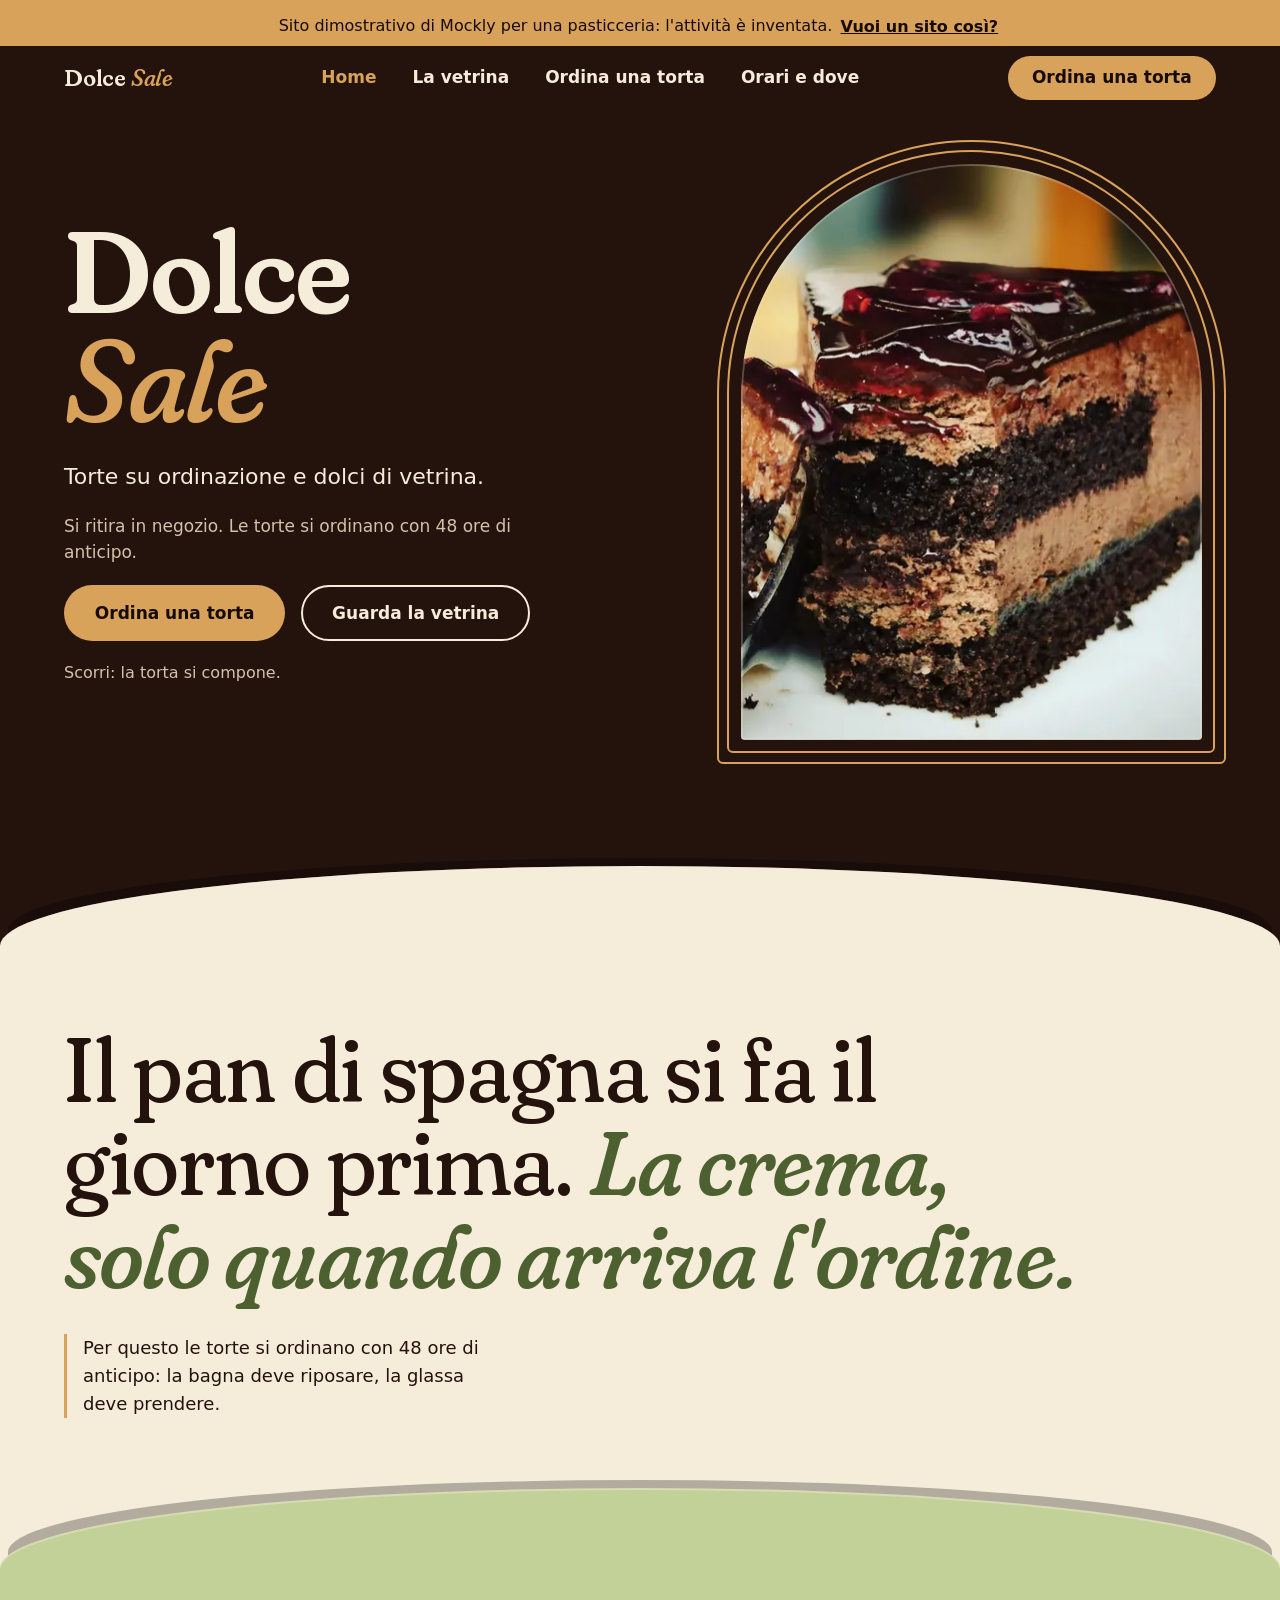
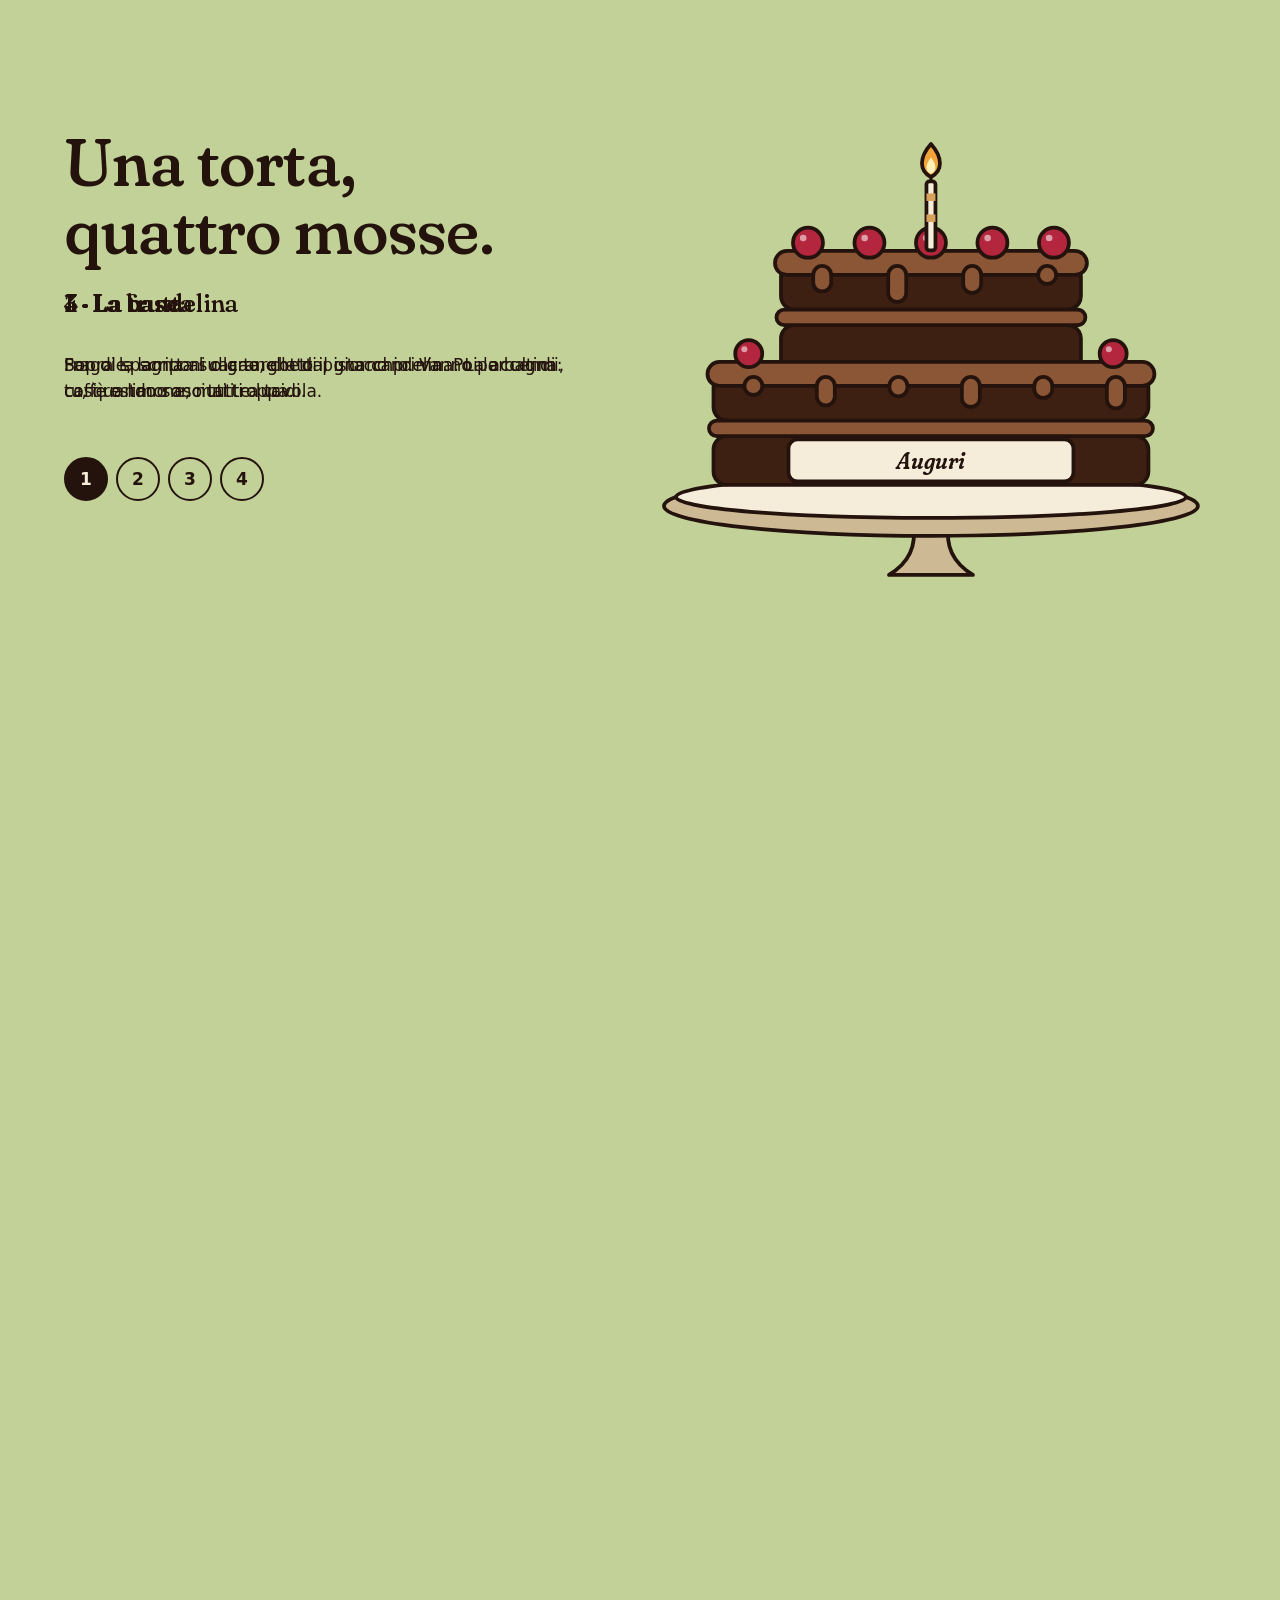
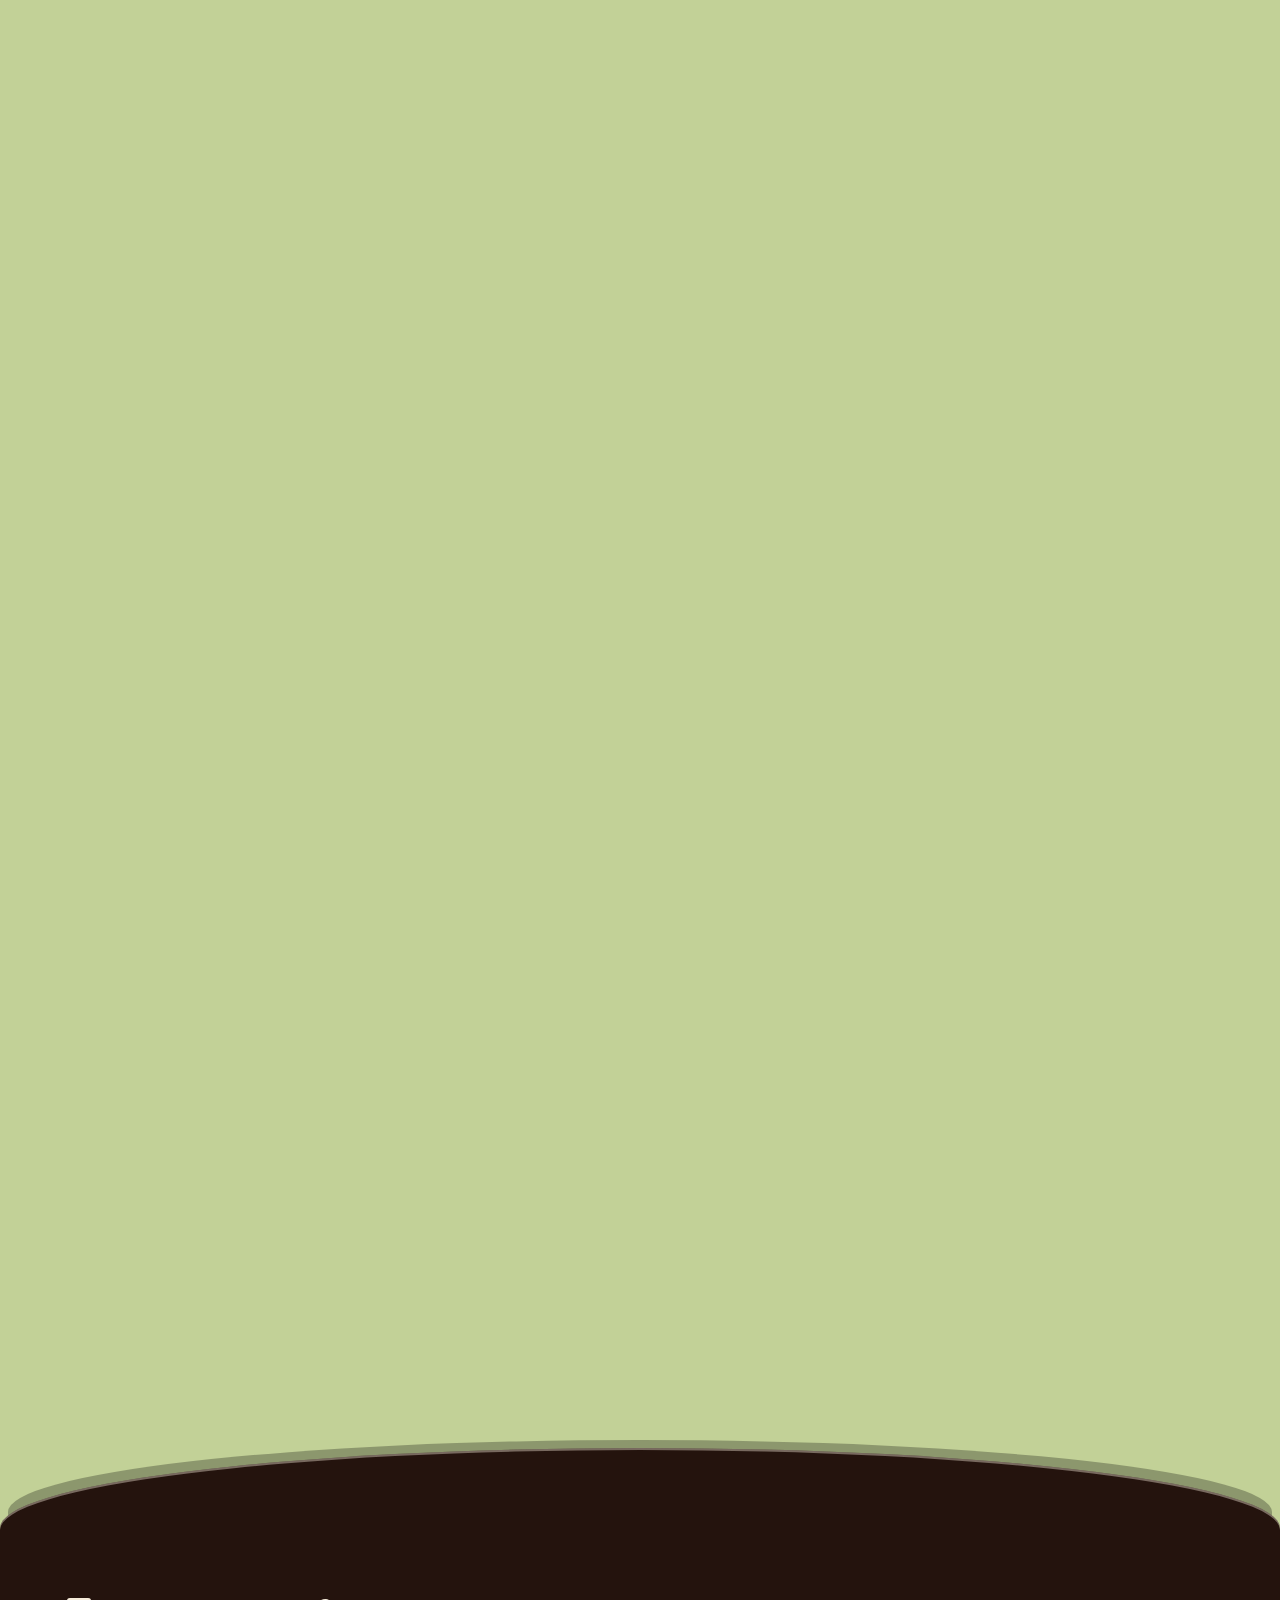
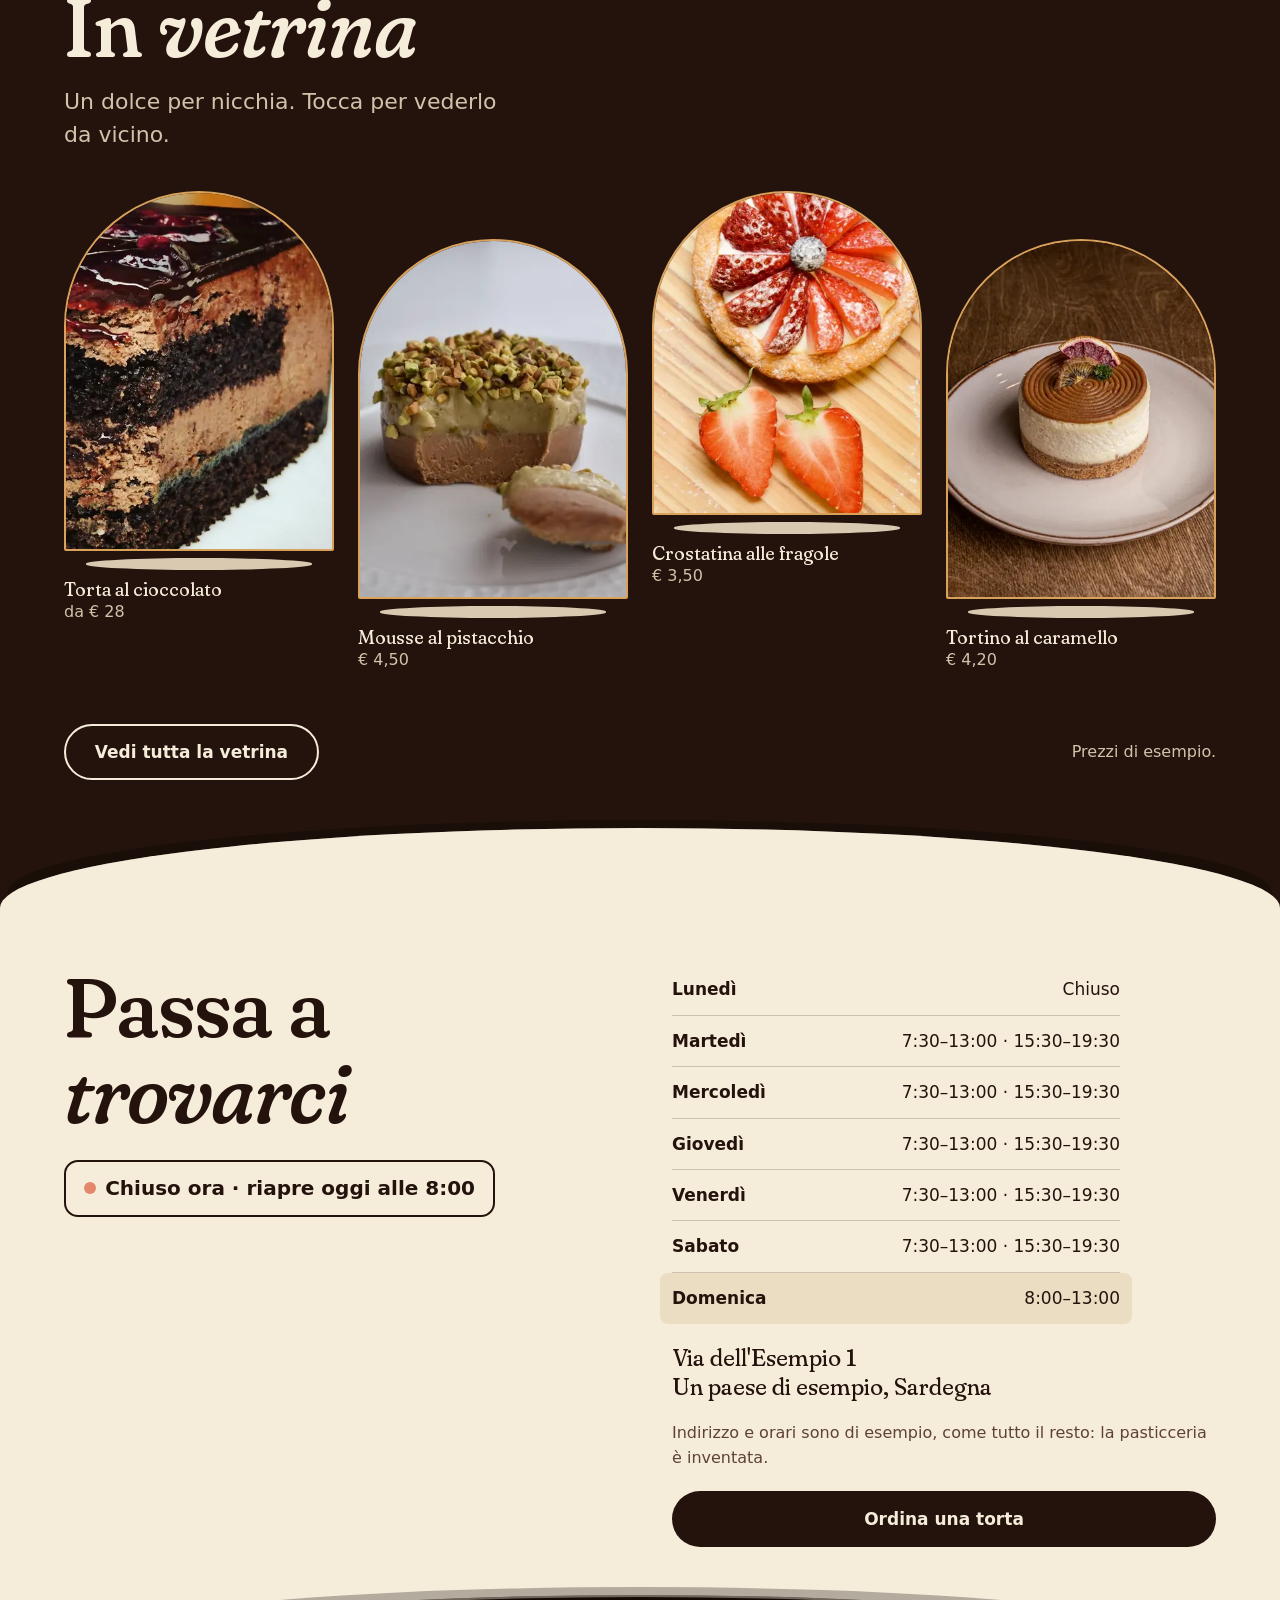
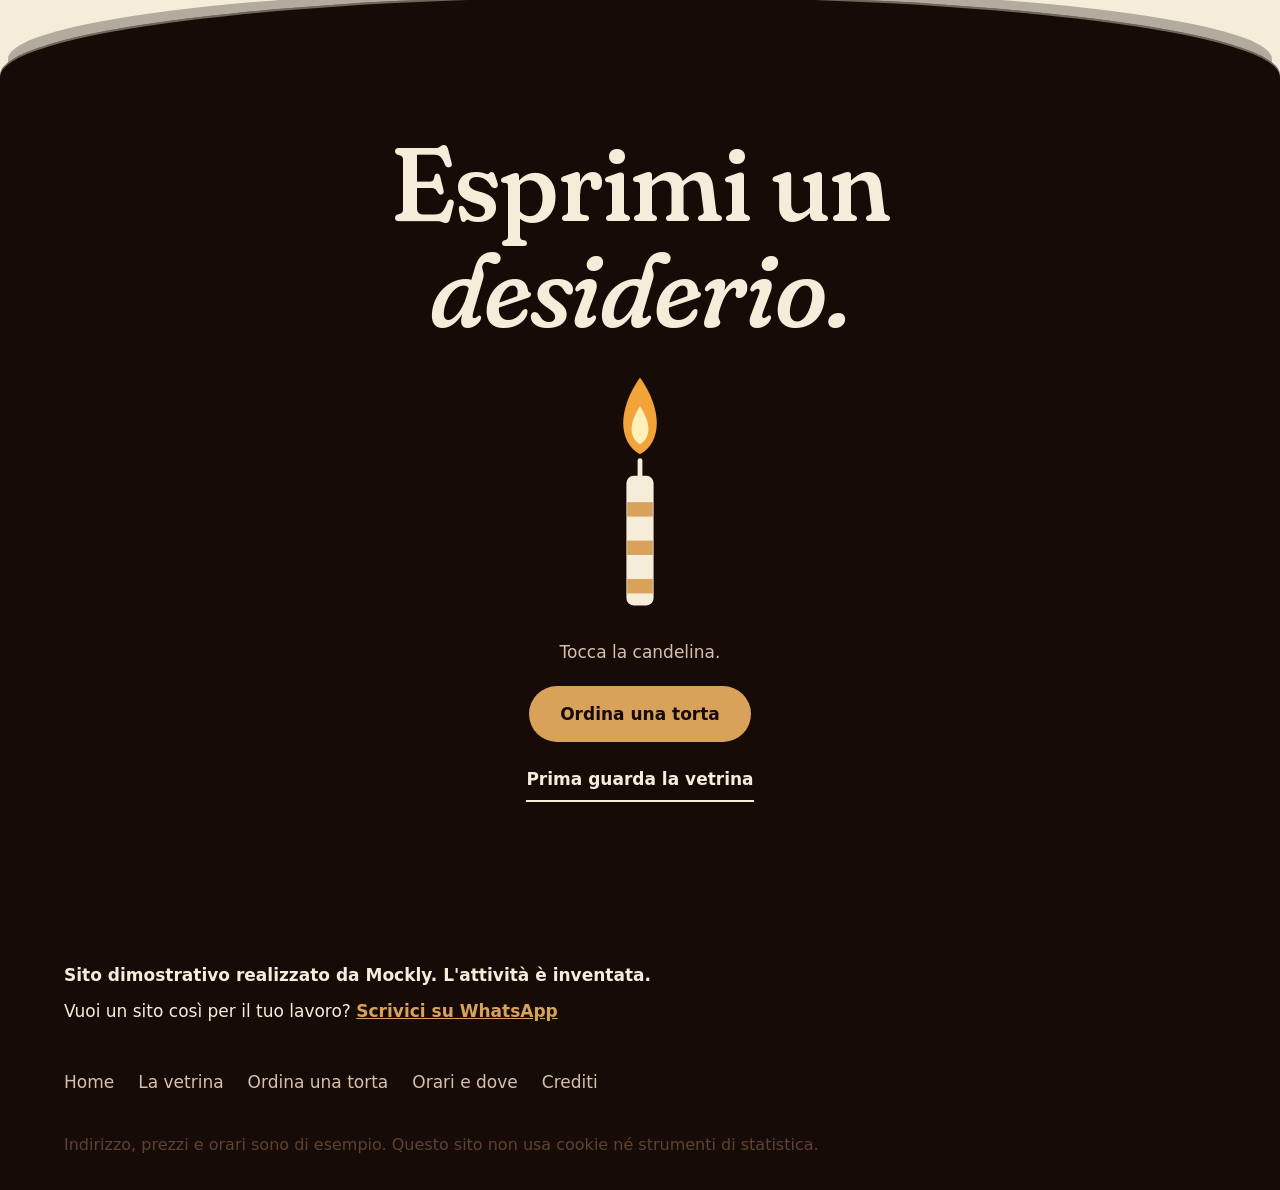
==== commit 5dd5dab4: "Rifiniture: prima schermata da telefono, hero da computer, striscia demo e controlli di accessibilit" ====
--- a/index.html
+++ b/index.html
@@ -26,6 +26,7 @@
   <link rel="manifest" href="site.webmanifest">
   <script>document.documentElement.classList.add("js");</script>
   <link rel="preload" href="assets/fonts/fraunces.woff2" as="font" type="font/woff2" crossorigin>
+  <link rel="preload" href="assets/fonts/fraunces-italic.woff2" as="font" type="font/woff2" crossorigin>
   <link rel="preload" href="assets/fonts/instrument-sans.woff2" as="font" type="font/woff2" crossorigin>
   <link rel="preload" href="assets/img/eroe-800.webp" as="image" imagesrcset="assets/img/eroe-480.webp 480w, assets/img/eroe-800.webp 800w" imagesizes="(min-width: 64em) 30rem, 70vw" fetchpriority="high">
   <link rel="stylesheet" href="assets/css/style.css">
--- a/assets/css/style.css
+++ b/assets/css/style.css
@@ -107,9 +107,8 @@
 .link-arrow:active { transform: translateX(3px); }
 
 /* ---------- Striscia "sito dimostrativo" ---------- */
-.demo-bar { background: var(--caramel); color: var(--choc-900); padding: .1rem var(--gutter); text-align: center; font-size: 1rem; line-height: 1.35; position: relative; z-index: 61; }
-.demo-bar p { display: flex; flex-wrap: wrap; justify-content: center; align-items: center; column-gap: .35rem; }
-.demo-bar a { font-weight: 700; display: inline-flex; align-items: center; min-height: 2.75rem; }
+.demo-bar { background: var(--caramel); color: var(--choc-900); padding: .45rem var(--gutter) 0; text-align: center; font-size: 1rem; line-height: 1.35; position: relative; z-index: 61; }
+.demo-bar a { font-weight: 700; display: inline-block; padding: .65rem .2rem; line-height: 1.1; }
 
 /* ---------- Intestazione ---------- */
 .site-header {
@@ -186,9 +185,9 @@
 .hero__title em { color: var(--caramel); font-weight: 500; }
 .hero__title span { display: inline; }
 .hero__art { position: relative; order: 0; width: fit-content; }
-.hero__art { margin-block: 1rem .9rem; }
+.hero__art { margin-block: 1.35rem 1.1rem; }
 .hero__arch {
-  position: relative; height: min(37svh, 27rem); min-height: 13rem; aspect-ratio: 4 / 5;
+  position: relative; height: min(33svh, 27rem); min-height: 13rem; aspect-ratio: 4 / 5;
   border-radius: 999px 999px 16px 16px; overflow: hidden; background: var(--choc-700);
 }
 .hero__arch img { width: 100%; height: 100%; object-fit: cover; transform-origin: 50% 70%; }
@@ -213,7 +212,8 @@
 .forge__stage { padding: calc(var(--header-h) + 1.5rem) 0 2rem; display: grid; gap: 1.5rem; }
 .forge__head { display: grid; gap: .5rem; }
 .forge__head h2 { font-size: clamp(2rem, 8.5vw, 4.2rem); }
-.forge__cake { width: min(100%, 26rem); margin-inline: auto; }
+.forge__cake { width: min(100%, 26rem); margin-inline: auto; display: none; }
+.js .forge__cake { display: block; }
 .cake { width: 100%; height: auto; overflow: visible; }
 .forge__steps { display: grid; gap: 1.25rem; }
 .forge__step { display: grid; gap: .35rem; }
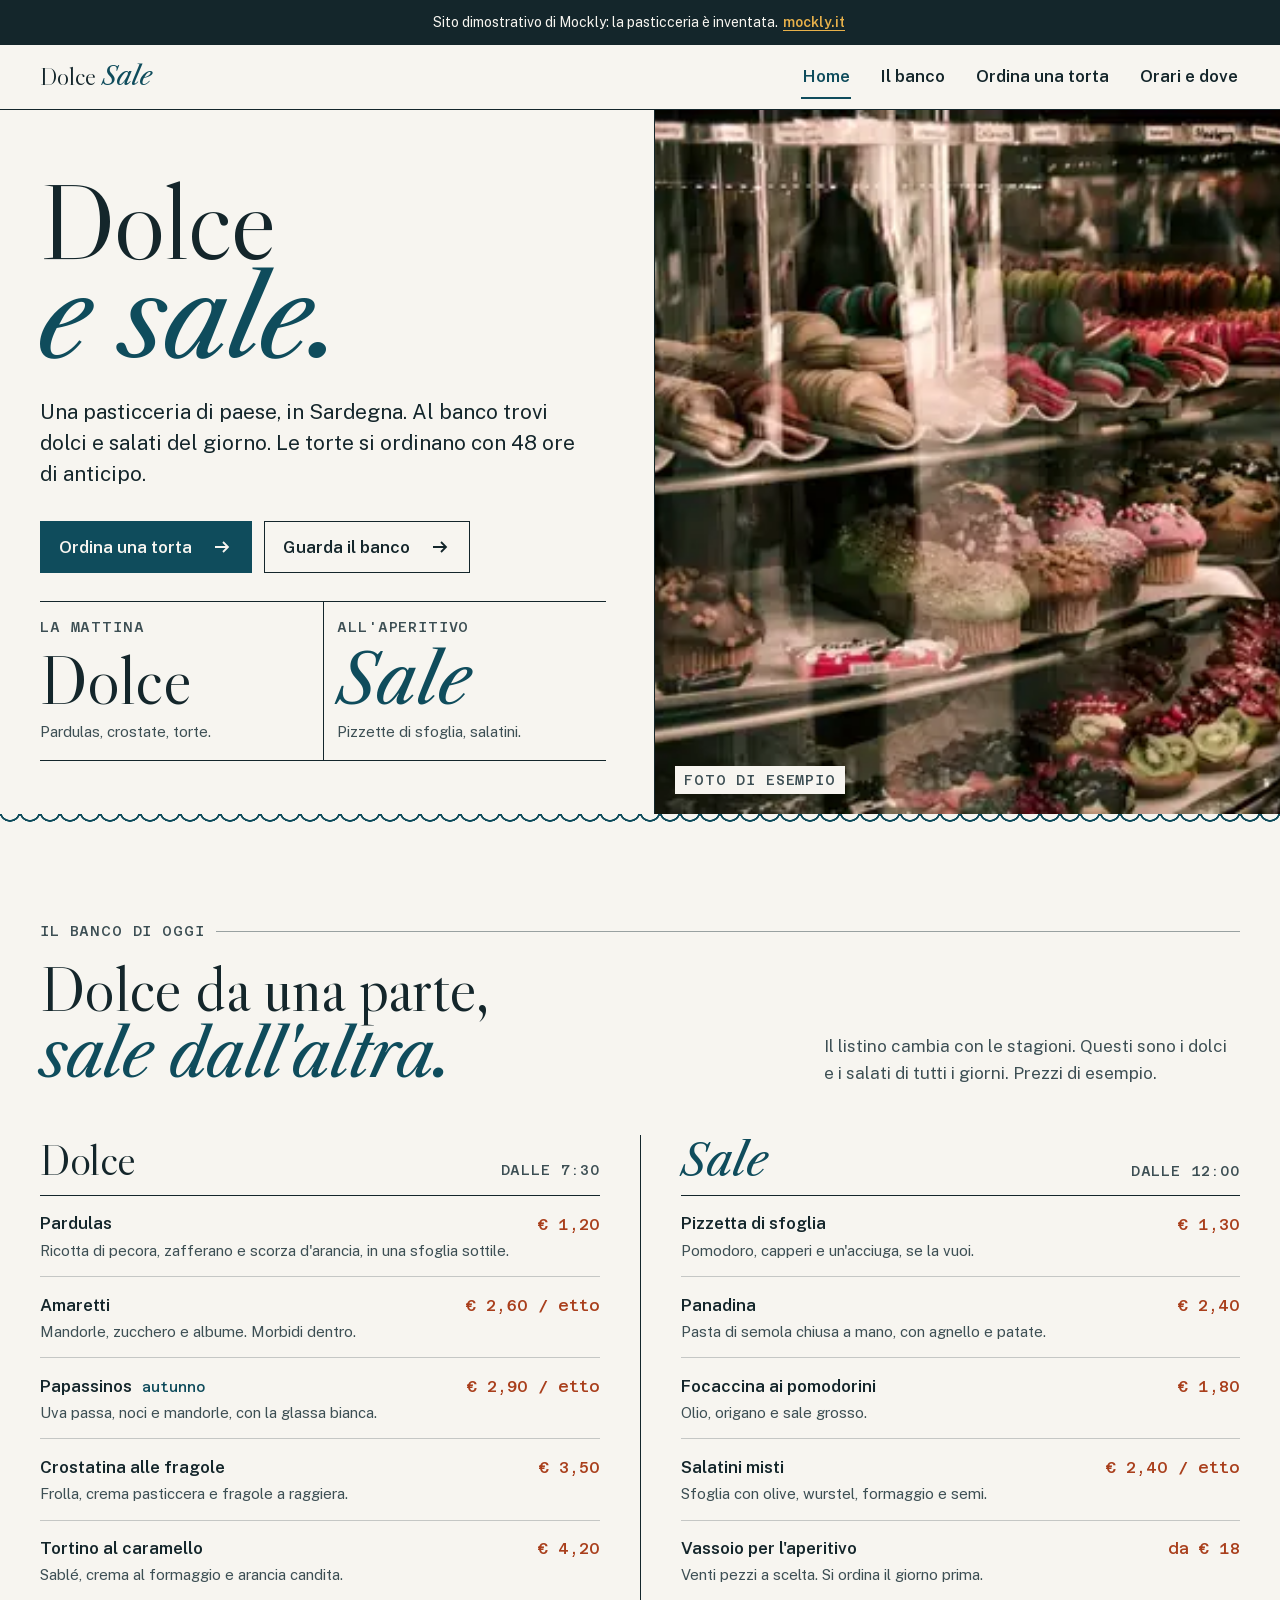
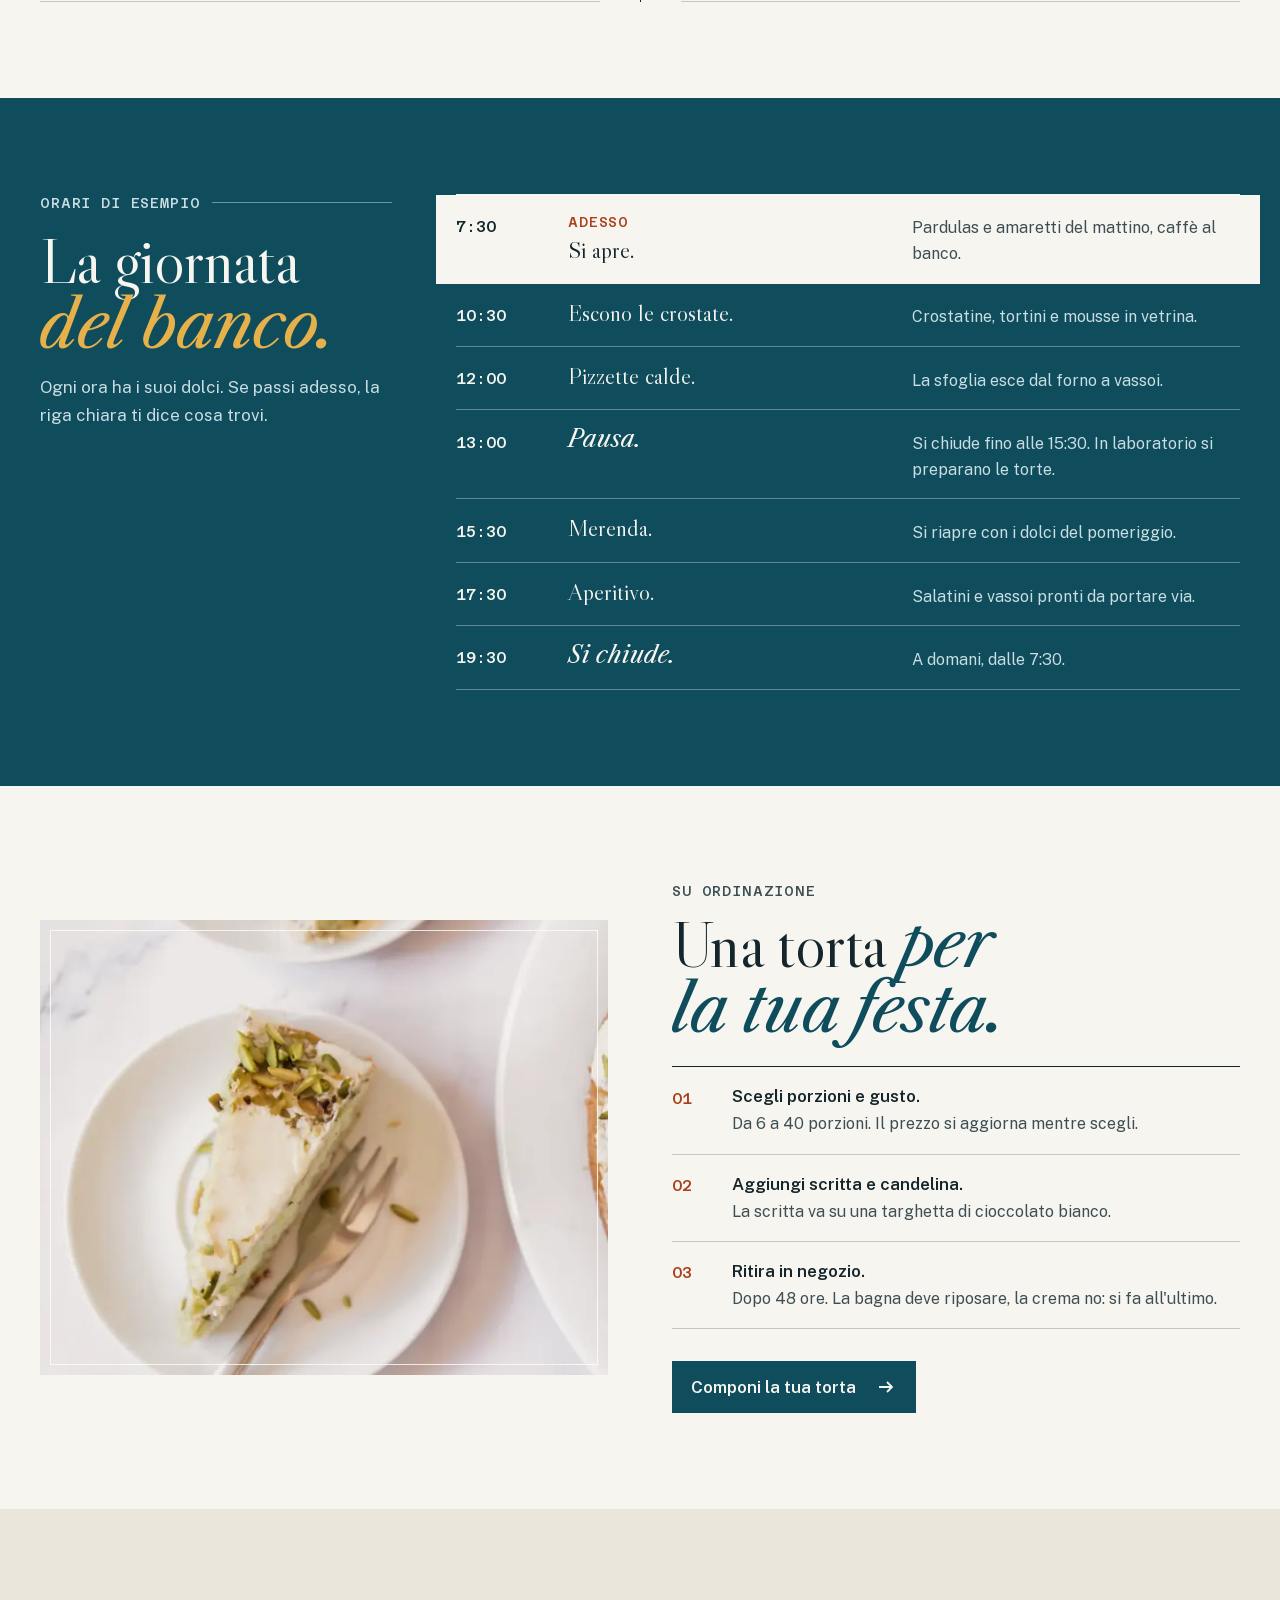
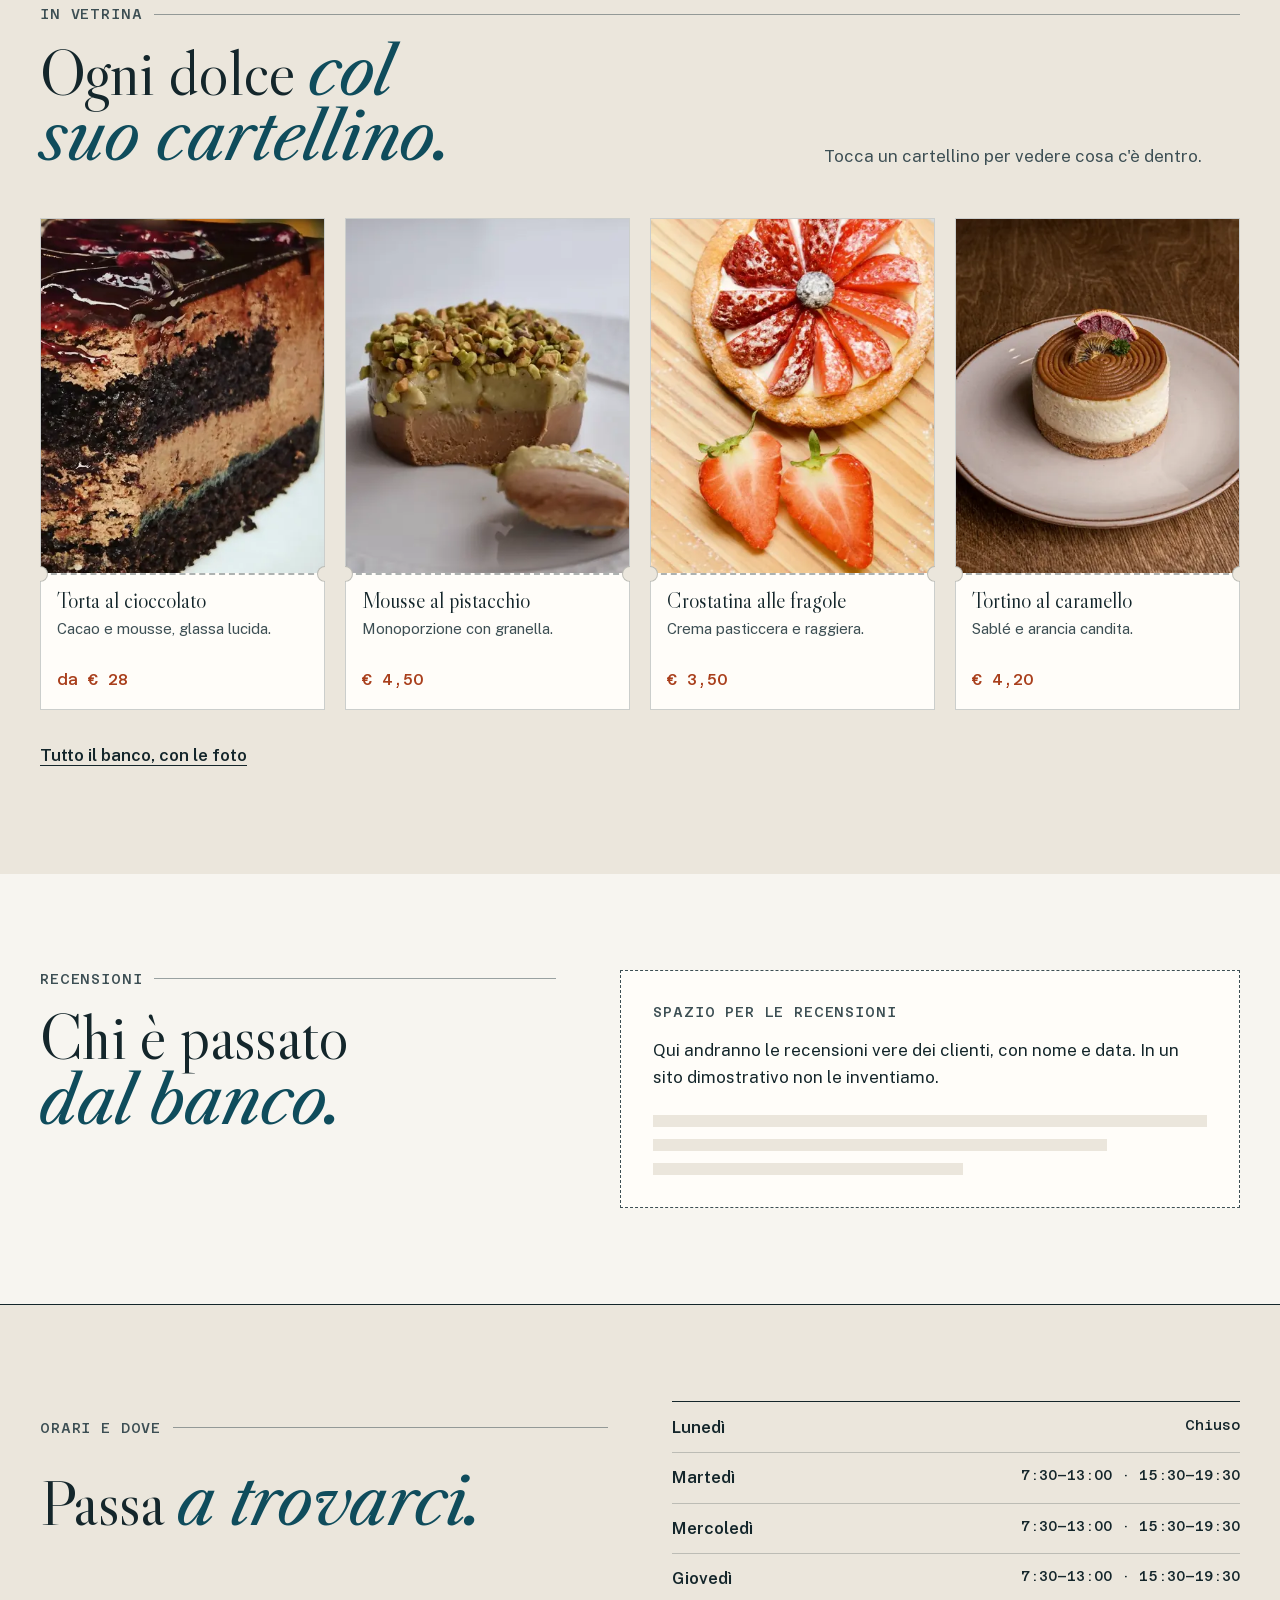
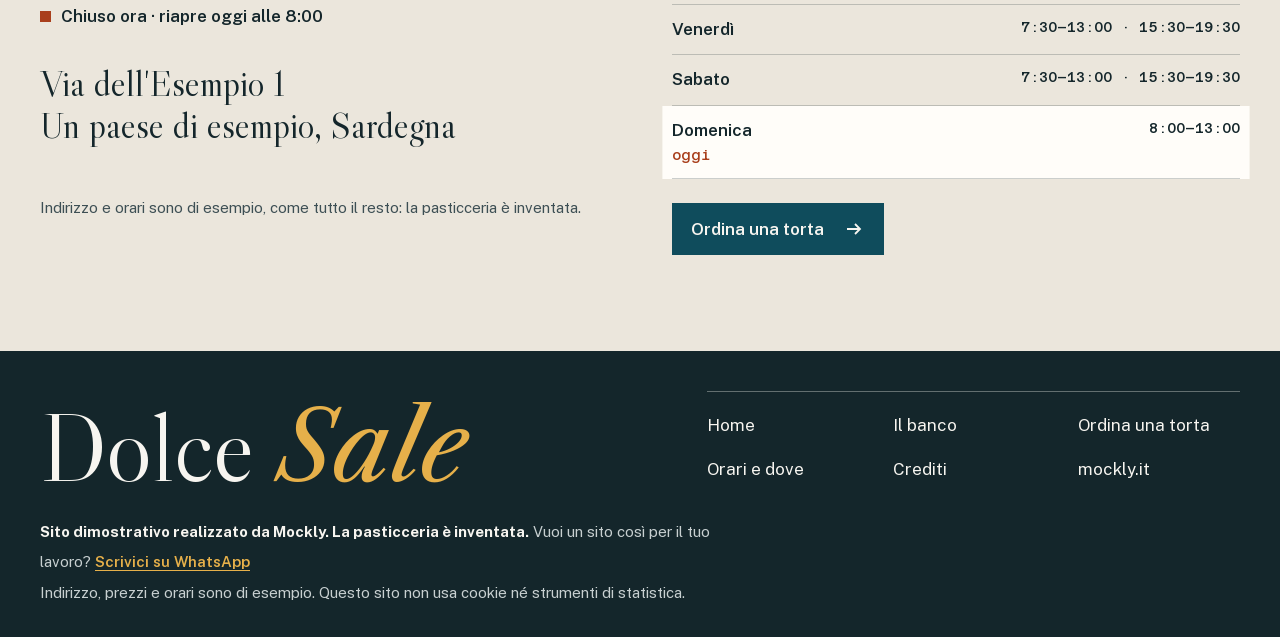
==== commit 7f6088be: "Nuovo design: Dolce e sale Sito rifatto da zero: dolce la mattina, sale all'aperitivo. Listino a due" ====
--- a/index.html
+++ b/index.html
@@ -1,204 +1,233 @@
 <!doctype html>
-<html lang="it">
+<html lang="it" class="no-js">
 <head>
   <meta charset="utf-8">
   <meta name="viewport" content="width=device-width, initial-scale=1">
-  <title>Dolce Sale — Pasticceria: torte su ordinazione e dolci di vetrina (demo)</title>
-  <meta name="description" content="Sito dimostrativo di Mockly per una pasticceria: vetrina, torte su ordinazione con anteprima e prezzo di esempio, ritiro con 48 ore di preavviso. L'attività è inventata.">
-  <meta name="theme-color" content="#24130d">
-  <meta name="color-scheme" content="dark">
+  <title>Dolce Sale — Pasticceria: dolce la mattina, sale all'aperitivo (demo)</title>
+  <meta name="description" content="Sito dimostrativo di Mockly per una pasticceria sarda: pardulas e torte la mattina, pizzette di sfoglia all'aperitivo, torte su ordinazione con 48 ore di anticipo. L'attività è inventata.">
+  <meta name="theme-color" content="#f7f5f0">
+  <meta name="color-scheme" content="light">
   <meta property="og:type" content="website">
   <meta property="og:locale" content="it_IT">
   <meta property="og:url" content="https://mockly-website.github.io/dolce-sale/">
   <meta property="og:site_name" content="Dolce Sale">
-  <meta property="og:title" content="Dolce Sale — Pasticceria: torte su ordinazione e dolci di vetrina (demo)">
-  <meta property="og:description" content="Sito dimostrativo di Mockly per una pasticceria: vetrina, torte su ordinazione con anteprima e prezzo di esempio, ritiro con 48 ore di preavviso. L'attività è inventata.">
+  <meta property="og:title" content="Dolce Sale — Pasticceria: dolce la mattina, sale all'aperitivo (demo)">
+  <meta property="og:description" content="Sito dimostrativo di Mockly per una pasticceria sarda. L'attività è inventata.">
   <meta property="og:image" content="https://mockly-website.github.io/dolce-sale/assets/img/anteprima-social.jpg">
   <meta property="og:image:width" content="1200">
   <meta property="og:image:height" content="630">
-  <meta property="og:image:alt" content="Una fetta di torta al cioccolato glassata dentro un arco illuminato, con la scritta Dolce Sale.">
+  <meta property="og:image:alt" content="La scritta Dolce e sale su fondo chiaro, accanto alla foto di una vetrina di pasticceria.">
   <meta name="twitter:card" content="summary_large_image">
-  <meta name="twitter:title" content="Dolce Sale — Pasticceria: torte su ordinazione e dolci di vetrina (demo)">
-  <meta name="twitter:description" content="Sito dimostrativo di Mockly per una pasticceria: vetrina, torte su ordinazione con anteprima e prezzo di esempio, ritiro con 48 ore di preavviso. L'attività è inventata.">
   <meta name="twitter:image" content="https://mockly-website.github.io/dolce-sale/assets/img/anteprima-social.jpg">
   <link rel="icon" href="assets/icons/favicon.svg" type="image/svg+xml">
   <link rel="apple-touch-icon" href="assets/icons/apple-touch-icon.png">
   <link rel="manifest" href="site.webmanifest">
-  <script>document.documentElement.classList.add("js");</script>
-  <link rel="preload" href="assets/fonts/fraunces.woff2" as="font" type="font/woff2" crossorigin>
-  <link rel="preload" href="assets/fonts/fraunces-italic.woff2" as="font" type="font/woff2" crossorigin>
-  <link rel="preload" href="assets/fonts/instrument-sans.woff2" as="font" type="font/woff2" crossorigin>
-  <link rel="preload" href="assets/img/eroe-800.webp" as="image" imagesrcset="assets/img/eroe-480.webp 480w, assets/img/eroe-800.webp 800w" imagesizes="(min-width: 64em) 30rem, 70vw" fetchpriority="high">
+  <script>document.documentElement.className = "js";</script>
+  <link rel="preload" href="assets/fonts/libre-caslon-display.woff2" as="font" type="font/woff2" crossorigin>
+  <link rel="preload" href="assets/fonts/public-sans.woff2" as="font" type="font/woff2" crossorigin>
   <link rel="stylesheet" href="assets/css/style.css">
 </head>
 <body>
-<div class="demo-bar" role="note"><p>Sito dimostrativo di Mockly per una pasticceria: l'attività è inventata. <a href="https://wa.me/393517578080?text=Ciao%20Mockly!%20Ho%20visto%20il%20sito%20dimostrativo%20Dolce%20Sale%20e%20vorrei%20un%20sito%20cos%C3%AC%20per%20il%20mio%20lavoro.">Vuoi un sito così?</a></p></div>
+<div class="demo-bar" role="note"><p>Sito dimostrativo di Mockly: la pasticceria è inventata. <a href="https://mockly.it">mockly.it</a></p></div>
 <a class="skip-link" href="#main">Vai al contenuto</a>
-<header class="site-header is-top" data-top>
-  <div class="site-header__in">
+<header class="site-header">
+  <div class="wrap site-header__in">
     <a class="brand" href="index.html" aria-label="Dolce Sale, pagina iniziale">Dolce <em>Sale</em></a>
-    <nav class="site-nav" aria-label="Principale"><a href="index.html" aria-current="page">Home</a><a href="vetrina.html">La vetrina</a><a href="ordina.html">Ordina una torta</a><a href="index.html#orari">Orari e dove</a></nav>
-    <a class="btn site-header__cta" href="ordina.html">Ordina una torta</a>
-    <button class="menu-btn" type="button" aria-expanded="false" aria-controls="menu" aria-label="Apri il menu"><span class="menu-btn__bars"></span></button>
+    <nav class="site-nav" aria-label="Principale"><a href="index.html" aria-current="page">Home</a><a href="vetrina.html">Il banco</a><a href="ordina.html">Ordina una torta</a><a href="index.html#orari">Orari e dove</a></nav>
+    <button class="menu-btn" type="button" aria-expanded="false" aria-controls="menu">Menu <span class="menu-btn__lines" aria-hidden="true"></span></button>
   </div>
+  <nav class="menu" id="menu" aria-label="Menu" hidden>
+    <ul><li><a href="index.html" aria-current="page">Home <span>01</span></a></li><li><a href="vetrina.html">Il banco <span>02</span></a></li><li><a href="ordina.html">Ordina una torta <span>03</span></a></li><li><a href="index.html#orari">Orari e dove <span>04</span></a></li></ul>
+  </nav>
 </header>
-<div class="scrim"></div>
-<div class="menu" id="menu" role="dialog" aria-modal="true" aria-label="Menu" aria-hidden="true">
-  <div class="menu__top">
-    <span class="brand">Dolce <em>Sale</em></span>
-    <button class="menu__close" type="button" aria-label="Chiudi il menu"><svg viewBox="0 0 24 24" fill="none" stroke="currentColor" stroke-width="2.4" stroke-linecap="round" aria-hidden="true"><path d="M5 5l14 14M19 5L5 19"/></svg></button>
-  </div>
-  <ul class="menu__list"><li><a href="index.html" aria-current="page">Home</a></li><li><a href="vetrina.html">La vetrina</a></li><li><a href="ordina.html">Ordina una torta</a></li><li><a href="index.html#orari">Orari e dove</a></li></ul>
-  <div class="menu__foot">
-    <p class="status" data-status>Orari di esempio</p>
-    <a class="btn" href="ordina.html">Ordina una torta</a>
-  </div>
-</div>
 
 <main id="main">
 
-  <!-- Piano 1 · la vetrina di notte -->
-  <section class="tier tier--choc hero" aria-labelledby="titolo">
+  <!-- Apertura: dolce | sale -->
+  <section class="hero" aria-labelledby="titolo">
     <div class="wrap hero__grid">
-      <h1 class="hero__title" id="titolo"><span>Dolce</span> <em>Sale</em></h1>
-      <div class="hero__art">
-        <span class="hero__neon" aria-hidden="true"></span><span class="hero__neon hero__neon--2" aria-hidden="true"></span>
-        <div class="hero__arch"><img src="assets/img/eroe-800.webp" srcset="assets/img/eroe-480.webp 480w, assets/img/eroe-800.webp 800w" sizes="(min-width: 64em) 30rem, 70vw" width="800" height="962" alt="Una fetta di torta al cioccolato: pan di spagna scuro, mousse e glassa lucida con lamponi." fetchpriority="high" decoding="async"></div>
-      </div>
       <div class="hero__text">
-        <p class="lead">Torte su ordinazione e dolci di vetrina.</p>
-        <p class="muted">Si ritira in negozio. Le torte si ordinano con 48 ore di anticipo.</p>
-        <div class="hero__actions">
-          <a class="btn hero__cta-main" href="ordina.html">Ordina una torta</a>
-          <a class="btn btn--ghost" href="vetrina.html">Guarda la vetrina</a>
-        </div>
-        <p class="hero__hint">Scorri: la torta si compone.</p>
-      </div>
-    </div>
-  </section>
-
-  <!-- Piano 2 · quasi vuoto: una frase -->
-  <section class="tier tier--cream statement" aria-label="Come lavoriamo">
+        <h1 class="hero__title" id="titolo">Dolce <em>e sale.</em></h1>
+        <div class="hero__split">
+          <a href="#banco" data-side="dolce"><span class="label">La mattina</span><span class="word">Dolce</span><small>Pardulas, crostate, torte.</small></a>
+          <a href="#banco" data-side="sale"><span class="label">All'aperitivo</span><span class="word">Sale</span><small>Pizzette di sfoglia, salatini.</small></a>
+        </div>
+        <p class="lead">Una pasticceria di paese, in Sardegna. Al banco trovi dolci e salati del giorno. Le torte si ordinano con 48 ore di anticipo.</p>
+        <div class="actions">
+          <a class="btn" href="ordina.html">Ordina una torta <svg viewBox="0 0 20 20" aria-hidden="true"><path d="M3 10h13M11 5l5 5-5 5" fill="none" stroke="currentColor" stroke-width="1.8"/></svg></a>
+          <a class="btn btn--line" href="vetrina.html">Guarda il banco <svg viewBox="0 0 20 20" aria-hidden="true"><path d="M3 10h13M11 5l5 5-5 5" fill="none" stroke="currentColor" stroke-width="1.8"/></svg></a>
+        </div>
+      </div>
+      <figure class="hero__photo">
+        <img src="assets/img/vetrina-1100.webp" srcset="assets/img/vetrina-640.webp 640w, assets/img/vetrina-1100.webp 1100w" sizes="(min-width: 64em) 50vw, 100vw" width="1100" height="542" alt="Una vetrina di pasticceria con macaron e pasticcini sui ripiani." fetchpriority="high">
+        <figcaption class="label">Foto di esempio</figcaption>
+      </figure>
+    </div>
+  </section>
+
+  <div class="wave" aria-hidden="true"></div>
+
+  <!-- Il banco: listino in due colonne -->
+  <section class="section" id="banco" aria-labelledby="banco-titolo">
     <div class="wrap">
-      <p class="statement__text rv">Il pan di spagna si fa il giorno prima. <em>La crema, solo quando arriva l'ordine.</em></p>
-      <p class="statement__note rv" style="--d:120ms">Per questo le torte si ordinano con 48 ore di anticipo: la bagna deve riposare, la glassa deve prendere.</p>
-    </div>
-  </section>
-
-  <!-- Piano 3 · animazione firma: la torta si compone a strati -->
-  <section class="tier tier--pist forge" data-forge aria-labelledby="forge-titolo">
-    <div class="forge__track">
-      <div class="forge__stage wrap">
-        <div class="forge__head"><h2 id="forge-titolo">Una torta, quattro mosse.</h2></div>
-        <div class="forge__cake"><svg class="cake" data-flavor="cioccolato" viewBox="10 128 380 312" role="img" aria-label="Una torta a due piani che si compone: prima la base, poi la crema, la frutta e la candelina."></svg></div>
-        <div class="forge__steps">
-          <div class="forge__step is-active" data-step><h3>1 · La base</h3><p>Pan di spagna al cacao, cotto il giorno prima. Poi la bagna: caffè o limone, mai troppa.</p></div>
-          <div class="forge__step" data-step><h3>2 · La crema</h3><p>Crema pasticcera cotta al momento, montata con la panna. Si stende con la spatola, a mano libera.</p></div>
-          <div class="forge__step" data-step><h3>3 · La frutta</h3><p>Fragole, lamponi o granella di pistacchio. Vanno per ultimi, così restano asciutti e lucidi.</p></div>
-          <div class="forge__step" data-step><h3>4 · La candelina</h3><p>Sopra la scritta sulla targhetta, una candelina. La accendi tu, quando sono tutti a tavola.</p></div>
-        </div>
-        <div class="forge__dots" role="group" aria-label="Vai a una mossa">
-          <button class="forge__dot" type="button" data-dot aria-label="Vai alla mossa 1: la base">1</button>
-          <button class="forge__dot" type="button" data-dot aria-label="Vai alla mossa 2: la crema">2</button>
-          <button class="forge__dot" type="button" data-dot aria-label="Vai alla mossa 3: la frutta">3</button>
-          <button class="forge__dot" type="button" data-dot aria-label="Vai alla mossa 4: la candelina">4</button>
-        </div>
-      </div>
-    </div>
-  </section>
-
-  <!-- Piano 4 · la vetrina, a nicchie -->
-  <section class="tier tier--choc" aria-labelledby="vetrina-titolo">
+      <div class="head head--row">
+        <p class="label">Il banco di oggi</p>
+        <h2 id="banco-titolo" class="rv">Dolce da una parte, <em>sale dall'altra.</em></h2>
+        <p class="muted rv">Il listino cambia con le stagioni. Questi sono i dolci e i salati di tutti i giorni. Prezzi di esempio.</p>
+      </div>
+
+      <div class="switch-tabs" role="tablist" aria-label="Scegli il lato del banco" hidden>
+        <button type="button" role="tab" id="tab-dolce" aria-controls="col-dolce" aria-selected="true">Dolce</button>
+        <button type="button" role="tab" id="tab-sale" aria-controls="col-sale" aria-selected="false" tabindex="-1">Sale</button>
+      </div>
+
+      <div class="menu-cols">
+        <div class="menu-col menu-col--dolce" id="col-dolce" role="tabpanel" aria-labelledby="tab-dolce">
+          <div class="menu-col__head"><h3>Dolce</h3><span class="label">Dalle 7:30</span></div>
+          <ul class="items">
+            <li><b>Pardulas</b><span class="price">€ 1,20</span><small>Ricotta di pecora, zafferano e scorza d'arancia, in una sfoglia sottile.</small></li>
+            <li><b>Amaretti</b><span class="price">€ 2,60 / etto</span><small>Mandorle, zucchero e albume. Morbidi dentro.</small></li>
+            <li><b>Papassinos <span class="season">autunno</span></b><span class="price">€ 2,90 / etto</span><small>Uva passa, noci e mandorle, con la glassa bianca.</small></li>
+            <li><b>Crostatina alle fragole</b><span class="price">€ 3,50</span><small>Frolla, crema pasticcera e fragole a raggiera.</small></li>
+            <li><b>Tortino al caramello</b><span class="price">€ 4,20</span><small>Sablé, crema al formaggio e arancia candita.</small></li>
+          </ul>
+        </div>
+        <div class="menu-col menu-col--sale" id="col-sale" role="tabpanel" aria-labelledby="tab-sale">
+          <div class="menu-col__head"><h3>Sale</h3><span class="label">Dalle 12:00</span></div>
+          <ul class="items">
+            <li><b>Pizzetta di sfoglia</b><span class="price">€ 1,30</span><small>Pomodoro, capperi e un'acciuga, se la vuoi.</small></li>
+            <li><b>Panadina</b><span class="price">€ 2,40</span><small>Pasta di semola chiusa a mano, con agnello e patate.</small></li>
+            <li><b>Focaccina ai pomodorini</b><span class="price">€ 1,80</span><small>Olio, origano e sale grosso.</small></li>
+            <li><b>Salatini misti</b><span class="price">€ 2,40 / etto</span><small>Sfoglia con olive, wurstel, formaggio e semi.</small></li>
+            <li><b>Vassoio per l'aperitivo</b><span class="price">da € 18</span><small>Venti pezzi a scelta. Si ordina il giorno prima.</small></li>
+          </ul>
+        </div>
+      </div>
+    </div>
+  </section>
+
+  <!-- La giornata del banco -->
+  <section class="section on-mare" aria-labelledby="giorno-titolo">
+    <div class="wrap day-grid">
+      <div class="head">
+        <p class="label">Orari di esempio</p>
+        <h2 id="giorno-titolo" class="rv">La giornata <em>del banco.</em></h2>
+        <p class="muted rv">Ogni ora ha i suoi dolci. Se passi adesso, la riga chiara ti dice cosa trovi.</p>
+      </div>
+      <ol class="day-list" data-day>
+        <li data-from="450"><time>7:30</time><div><p class="now-tag">Adesso</p><b>Si apre.</b></div><span>Pardulas e amaretti del mattino, caffè al banco.</span></li>
+        <li data-from="630"><time>10:30</time><div><p class="now-tag">Adesso</p><b>Escono le crostate.</b></div><span>Crostatine, tortini e mousse in vetrina.</span></li>
+        <li data-from="720"><time>12:00</time><div><p class="now-tag">Adesso</p><b>Pizzette calde.</b></div><span>La sfoglia esce dal forno a vassoi.</span></li>
+        <li data-from="780" class="is-off"><time>13:00</time><div><p class="now-tag">Adesso</p><b>Pausa.</b></div><span>Si chiude fino alle 15:30. In laboratorio si preparano le torte.</span></li>
+        <li data-from="930"><time>15:30</time><div><p class="now-tag">Adesso</p><b>Merenda.</b></div><span>Si riapre con i dolci del pomeriggio.</span></li>
+        <li data-from="1050"><time>17:30</time><div><p class="now-tag">Adesso</p><b>Aperitivo.</b></div><span>Salatini e vassoi pronti da portare via.</span></li>
+        <li data-from="1170" class="is-off"><time>19:30</time><div><p class="now-tag">Adesso</p><b>Si chiude.</b></div><span>A domani, dalle 7:30.</span></li>
+      </ol>
+    </div>
+  </section>
+
+  <!-- Torte su ordinazione -->
+  <section class="section" aria-labelledby="torte-titolo">
+    <div class="wrap order-band">
+      <figure class="order-band__photo rv">
+        <img src="assets/img/torta-pistacchio-640.webp" srcset="assets/img/torta-pistacchio-400.webp 400w, assets/img/torta-pistacchio-640.webp 640w" sizes="(min-width: 56em) 40vw, 100vw" width="640" height="835" alt="Torta al pistacchio con crema bianca e granella, vista dall'alto, con due fette servite." loading="lazy" decoding="async">
+      </figure>
+      <div>
+        <p class="label">Su ordinazione</p>
+        <h2 class="rv" style="margin-top:.75rem">Una torta <em>per la tua festa.</em></h2>
+        <ol class="steps">
+          <li><div><b>Scegli porzioni e gusto.</b><span>Da 6 a 40 porzioni. Il prezzo si aggiorna mentre scegli.</span></div></li>
+          <li><div><b>Aggiungi scritta e candelina.</b><span>La scritta va su una targhetta di cioccolato bianco.</span></div></li>
+          <li><div><b>Ritira in negozio.</b><span>Dopo 48 ore. La bagna deve riposare, la crema no: si fa all'ultimo.</span></div></li>
+        </ol>
+        <a class="btn" href="ordina.html">Componi la tua torta <svg viewBox="0 0 20 20" aria-hidden="true"><path d="M3 10h13M11 5l5 5-5 5" fill="none" stroke="currentColor" stroke-width="1.8"/></svg></a>
+      </div>
+    </div>
+  </section>
+
+  <!-- Dal banco: cartellini -->
+  <section class="section on-sabbia" aria-labelledby="vetrina-titolo">
     <div class="wrap">
-      <div class="shelf-head">
-        <h2 id="vetrina-titolo" class="rv">In <em>vetrina</em></h2>
-        <p class="lead muted rv" style="--d:80ms">Un dolce per nicchia. Tocca per vederlo da vicino.</p>
-      </div>
-      <ul class="niches">
-        <li><a class="niche rv" style="--d:0ms" href="vetrina.html#torta-cioccolato">
-          <span class="niche__arch"><img src="assets/img/cioccolato-640.webp" srcset="assets/img/cioccolato-400.webp 400w, assets/img/cioccolato-640.webp 640w" sizes="(min-width: 40em) 16rem, 44vw" width="640" height="932" alt="Torta al cioccolato glassata, in sezione." loading="lazy" decoding="async"></span>
-          <span class="niche__plate" aria-hidden="true"></span>
-          <span class="niche__name">Torta al cioccolato</span>
-          <span class="niche__price">da € 28 <span class="visually-hidden">(prezzo di esempio)</span></span>
-        </a></li>
-        <li><a class="niche rv" style="--d:70ms" href="vetrina.html#mousse-pistacchio">
-          <span class="niche__arch"><img src="assets/img/pistacchio-640.webp" srcset="assets/img/pistacchio-400.webp 400w, assets/img/pistacchio-640.webp 640w" sizes="(min-width: 40em) 16rem, 44vw" width="640" height="854" alt="Monoporzione di mousse al pistacchio con granella." loading="lazy" decoding="async"></span>
-          <span class="niche__plate" aria-hidden="true"></span>
-          <span class="niche__name">Mousse al pistacchio</span>
-          <span class="niche__price">€ 4,50 <span class="visually-hidden">(prezzo di esempio)</span></span>
-        </a></li>
-        <li><a class="niche rv" style="--d:140ms" href="vetrina.html#crostata-fragole">
-          <span class="niche__arch"><img src="assets/img/fragole-640.webp" srcset="assets/img/fragole-400.webp 400w, assets/img/fragole-640.webp 640w" sizes="(min-width: 40em) 16rem, 44vw" width="640" height="854" alt="Crostatina con le fragole tagliate a raggiera." loading="lazy" decoding="async"></span>
-          <span class="niche__plate" aria-hidden="true"></span>
-          <span class="niche__name">Crostatina alle fragole</span>
-          <span class="niche__price">€ 3,50 <span class="visually-hidden">(prezzo di esempio)</span></span>
-        </a></li>
-        <li><a class="niche rv" style="--d:210ms" href="vetrina.html#tortino-caramello">
-          <span class="niche__arch"><img src="assets/img/caramello-640.webp" srcset="assets/img/caramello-400.webp 400w, assets/img/caramello-640.webp 640w" sizes="(min-width: 40em) 16rem, 44vw" width="640" height="842" alt="Tortino al caramello con una fetta d'arancia candita." loading="lazy" decoding="async"></span>
-          <span class="niche__plate" aria-hidden="true"></span>
-          <span class="niche__name">Tortino al caramello</span>
-          <span class="niche__price">€ 4,20 <span class="visually-hidden">(prezzo di esempio)</span></span>
+      <div class="head head--row">
+        <p class="label">In vetrina</p>
+        <h2 id="vetrina-titolo" class="rv">Ogni dolce <em>col suo cartellino.</em></h2>
+        <p class="muted rv">Tocca un cartellino per vedere cosa c'è dentro.</p>
+      </div>
+      <ul class="tickets tickets--4">
+        <li><a class="ticket rv" href="vetrina.html#torta-cioccolato">
+          <span class="ticket__img"><img src="assets/img/cioccolato-400.webp" srcset="assets/img/cioccolato-400.webp 400w, assets/img/cioccolato-640.webp 640w" sizes="(min-width: 64em) 18rem, 7rem" width="400" height="582" alt="" loading="lazy" decoding="async"></span>
+          <span class="ticket__body"><span class="ticket__name">Torta al cioccolato</span><span class="ticket__desc">Cacao e mousse, glassa lucida.</span><span class="price">da € 28</span></span>
+        </a></li>
+        <li><a class="ticket rv" href="vetrina.html#mousse-pistacchio">
+          <span class="ticket__img"><img src="assets/img/pistacchio-400.webp" srcset="assets/img/pistacchio-400.webp 400w, assets/img/pistacchio-640.webp 640w" sizes="(min-width: 64em) 18rem, 7rem" width="400" height="534" alt="" loading="lazy" decoding="async"></span>
+          <span class="ticket__body"><span class="ticket__name">Mousse al pistacchio</span><span class="ticket__desc">Monoporzione con granella.</span><span class="price">€ 4,50</span></span>
+        </a></li>
+        <li><a class="ticket rv" href="vetrina.html#crostata-fragole">
+          <span class="ticket__img"><img src="assets/img/fragole-400.webp" srcset="assets/img/fragole-400.webp 400w, assets/img/fragole-640.webp 640w" sizes="(min-width: 64em) 18rem, 7rem" width="400" height="534" alt="" loading="lazy" decoding="async"></span>
+          <span class="ticket__body"><span class="ticket__name">Crostatina alle fragole</span><span class="ticket__desc">Crema pasticcera e raggiera.</span><span class="price">€ 3,50</span></span>
+        </a></li>
+        <li><a class="ticket rv" href="vetrina.html#tortino-caramello">
+          <span class="ticket__img"><img src="assets/img/caramello-400.webp" srcset="assets/img/caramello-400.webp 400w, assets/img/caramello-640.webp 640w" sizes="(min-width: 64em) 18rem, 7rem" width="400" height="526" alt="" loading="lazy" decoding="async"></span>
+          <span class="ticket__body"><span class="ticket__name">Tortino al caramello</span><span class="ticket__desc">Sablé e arancia candita.</span><span class="price">€ 4,20</span></span>
         </a></li>
       </ul>
-      <div class="shelf-foot">
-        <a class="btn btn--ghost" href="vetrina.html">Vedi tutta la vetrina</a>
-        <p class="note-small">Prezzi di esempio.</p>
-      </div>
-    </div>
-  </section>
-
-  <!-- Piano 5 · orari e dove siamo -->
-  <section class="tier tier--cream" id="orari" aria-labelledby="orari-titolo">
+      <p style="margin-top:1.5rem"><a class="link" href="vetrina.html">Tutto il banco, con le foto</a></p>
+    </div>
+  </section>
+
+  <!-- Spazio per le recensioni -->
+  <section class="section" aria-labelledby="recensioni-titolo">
+    <div class="wrap reviews-grid">
+      <div class="head" style="margin-bottom:0">
+        <p class="label">Recensioni</p>
+        <h2 id="recensioni-titolo" class="rv">Chi è passato <em>dal banco.</em></h2>
+      </div>
+      <div class="reviews-slot">
+        <p class="label">Spazio per le recensioni</p>
+        <p>Qui andranno le recensioni vere dei clienti, con nome e data. In un sito dimostrativo non le inventiamo.</p>
+        <div class="reviews-slot__rows" aria-hidden="true"><span></span><span></span><span></span></div>
+      </div>
+    </div>
+  </section>
+
+  <!-- Orari e dove -->
+  <section class="section section--line on-sabbia" id="orari" aria-labelledby="orari-titolo">
     <div class="wrap visit">
+      <div class="head" style="margin-bottom:0">
+        <p class="label">Orari e dove</p>
+        <h2 id="orari-titolo" class="rv">Passa <em>a trovarci.</em></h2>
+        <p class="status" data-status>Orari di esempio</p>
+        <p class="address">Via dell'Esempio 1<br>Un paese di esempio, Sardegna</p>
+        <p class="note">Indirizzo e orari sono di esempio, come tutto il resto: la pasticceria è inventata.</p>
+      </div>
       <div>
-        <h2 id="orari-titolo" class="rv">Passa a <em>trovarci</em></h2>
-        <p class="status rv" data-status style="margin-top:1.5rem">Orari di esempio</p>
-      </div>
-      <div class="visit__aside">
         <dl class="hours" aria-label="Orari di esempio">
-          <div class="hours__row" data-wd="1"><dt>Lunedì</dt><dd>Chiuso</dd></div>
-          <div class="hours__row" data-wd="2"><dt>Martedì</dt><dd>7:30–13:00 · 15:30–19:30</dd></div>
-          <div class="hours__row" data-wd="3"><dt>Mercoledì</dt><dd>7:30–13:00 · 15:30–19:30</dd></div>
-          <div class="hours__row" data-wd="4"><dt>Giovedì</dt><dd>7:30–13:00 · 15:30–19:30</dd></div>
-          <div class="hours__row" data-wd="5"><dt>Venerdì</dt><dd>7:30–13:00 · 15:30–19:30</dd></div>
-          <div class="hours__row" data-wd="6"><dt>Sabato</dt><dd>7:30–13:00 · 15:30–19:30</dd></div>
-          <div class="hours__row" data-wd="0"><dt>Domenica</dt><dd>8:00–13:00</dd></div>
+          <div data-wd="1"><dt>Lunedì</dt><dd>Chiuso</dd></div>
+          <div data-wd="2"><dt>Martedì</dt><dd>7:30–13:00 · 15:30–19:30</dd></div>
+          <div data-wd="3"><dt>Mercoledì</dt><dd>7:30–13:00 · 15:30–19:30</dd></div>
+          <div data-wd="4"><dt>Giovedì</dt><dd>7:30–13:00 · 15:30–19:30</dd></div>
+          <div data-wd="5"><dt>Venerdì</dt><dd>7:30–13:00 · 15:30–19:30</dd></div>
+          <div data-wd="6"><dt>Sabato</dt><dd>7:30–13:00 · 15:30–19:30</dd></div>
+          <div data-wd="0"><dt>Domenica</dt><dd>8:00–13:00</dd></div>
         </dl>
-        <p class="visit__address">Via dell'Esempio 1<br>Un paese di esempio, Sardegna</p>
-        <p class="note-small">Indirizzo e orari sono di esempio, come tutto il resto: la pasticceria è inventata.</p>
-        <a class="btn btn--dark desk-only" href="ordina.html">Ordina una torta</a>
-      </div>
-    </div>
-  </section>
-
-  <!-- Piano 6 · finale: la candelina -->
-  <section class="tier tier--deep finale" aria-labelledby="finale-titolo">
-    <h2 id="finale-titolo" class="rv">Esprimi un <em>desiderio.</em></h2>
-    <button class="candle-btn" type="button" data-candle aria-pressed="false" aria-label="Soffia sulla candelina">
-      <svg class="candle" viewBox="0 0 60 150" aria-hidden="true">
-        <g class="flame"><path class="fl-out" d="M30 4 C44 24 44 44 30 52 C16 44 16 24 30 4 Z"/><path class="fl-in" d="M30 22 C37 33 37 41 30 46 C23 41 23 33 30 22 Z"/></g>
-        <path class="smoke" d="M30 54 C22 44 38 36 30 24 C26 18 32 12 30 6"/>
-        <path class="wick" d="M30 56 L30 66"/>
-        <rect class="body" x="22" y="66" width="16" height="80" rx="4"/>
-        <rect class="stripe" x="22" y="82" width="16" height="9"/><rect class="stripe" x="22" y="106" width="16" height="9"/><rect class="stripe" x="22" y="130" width="16" height="9"/>
-      </svg>
-    </button>
-    <p class="finale__hint" data-candle-hint aria-live="polite">Tocca la candelina.</p>
-    <div class="finale__after">
-      <a class="btn desk-only" href="ordina.html">Ordina una torta</a>
-      <a class="link-arrow" href="vetrina.html">Prima guarda la vetrina</a>
+        <div class="actions" style="margin-top:1.5rem">
+          <a class="btn" href="ordina.html">Ordina una torta <svg viewBox="0 0 20 20" aria-hidden="true"><path d="M3 10h13M11 5l5 5-5 5" fill="none" stroke="currentColor" stroke-width="1.8"/></svg></a>
+        </div>
+      </div>
     </div>
   </section>
 </main>
+
 <footer class="site-footer">
   <div class="wrap">
-    <p class="site-footer__demo"><strong>Sito dimostrativo realizzato da Mockly. L'attività è inventata.</strong><br>Vuoi un sito così per il tuo lavoro? <a href="https://wa.me/393517578080?text=Ciao%20Mockly!%20Ho%20visto%20il%20sito%20dimostrativo%20Dolce%20Sale%20e%20vorrei%20un%20sito%20cos%C3%AC%20per%20il%20mio%20lavoro.">Scrivici su WhatsApp</a></p>
-    <nav class="site-footer__nav" aria-label="Piè di pagina"><a href="index.html">Home</a><a href="vetrina.html">La vetrina</a><a href="ordina.html">Ordina una torta</a><a href="index.html#orari">Orari e dove</a><a href="crediti.html">Crediti</a></nav>
-    <p class="note-small">Indirizzo, prezzi e orari sono di esempio. Questo sito non usa cookie né strumenti di statistica.</p>
+    <p class="site-footer__brand" aria-hidden="true">Dolce <em>Sale</em></p>
+    <nav class="site-footer__nav" aria-label="Piè di pagina"><a href="index.html">Home</a><a href="vetrina.html">Il banco</a><a href="ordina.html">Ordina una torta</a><a href="index.html#orari">Orari e dove</a><a href="crediti.html">Crediti</a><a href="https://mockly.it">mockly.it</a></nav>
+    <div class="site-footer__small">
+      <p><strong>Sito dimostrativo realizzato da Mockly. La pasticceria è inventata.</strong> Vuoi un sito così per il tuo lavoro? <a class="inline" href="https://wa.me/393517578080?text=Ciao%20Mockly!%20Ho%20visto%20il%20sito%20dimostrativo%20Dolce%20Sale%20e%20vorrei%20un%20sito%20cos%C3%AC%20per%20il%20mio%20lavoro.">Scrivici su WhatsApp</a></p>
+      <p>Indirizzo, prezzi e orari sono di esempio. Questo sito non usa cookie né strumenti di statistica.</p>
+    </div>
   </div>
 </footer>
-<div class="dock dock--default"><a class="btn" href="ordina.html">Ordina una torta</a></div>
-<script src="assets/js/cake.js" defer></script>
 <script src="assets/js/main.js" defer></script>
 </body>
 </html>
--- a/assets/css/style.css
+++ b/assets/css/style.css
@@ -1,525 +1,528 @@
 /* ==========================================================================
    Dolce Sale — sito dimostrativo di Mockly (attività inventata)
-   Idea: vetrina illuminata di notte. Le sezioni sono piani di un'alzata:
-   ognuna ha il bordo curvo di un piatto e poggia sulla precedente.
+   Idea: il nome preso alla lettera. Dolce la mattina, sale all'aperitivo.
+   La pagina è un listino stampato: fili sottili, due colonne, cartellini.
    ========================================================================== */
 
-@font-face { font-family: "Fraunces"; src: url("../fonts/fraunces.woff2") format("woff2"); font-weight: 300 800; font-style: normal; font-display: swap; }
-@font-face { font-family: "Fraunces"; src: url("../fonts/fraunces-italic.woff2") format("woff2"); font-weight: 300 800; font-style: italic; font-display: swap; }
-@font-face { font-family: "Instrument Sans"; src: url("../fonts/instrument-sans.woff2") format("woff2"); font-weight: 400 700; font-style: normal; font-display: swap; }
+@font-face { font-family: "Caslon Display"; src: url("../fonts/libre-caslon-display.woff2") format("woff2"); font-weight: 400; font-style: normal; font-display: swap; }
+@font-face { font-family: "Caslon Display"; src: url("../fonts/libre-caslon-text-italic.woff2") format("woff2"); font-weight: 400; font-style: italic; font-display: swap; }
+@font-face { font-family: "Public Sans"; src: url("../fonts/public-sans.woff2") format("woff2"); font-weight: 100 900; font-style: normal; font-display: swap; }
+@font-face { font-family: "Azeret Mono"; src: url("../fonts/azeret-mono-500.woff2") format("woff2"); font-weight: 500; font-style: normal; font-display: swap; }
 
 :root {
-  --choc-900: #170b07;
-  --choc-800: #24130d;
-  --choc-700: #3a2016;
-  --choc-600: #55301f;
-  --cream: #f6ecda;
-  --cream-2: #ebddc2;
-  --pist: #c2d197;
-  --pist-deep: #4c6030;
-  --caramel: #d9a25b;
-  --berry: #b3263e;
-
-  --ink-on-dark: #f6ecda;
-  --muted-on-dark: #d3c2aa;
-  --ink-on-light: #24130d;
-  --muted-on-light: #5e4234;
-
-  --f-display: "Fraunces", Georgia, "Times New Roman", serif;
-  --f-text: "Instrument Sans", system-ui, -apple-system, "Segoe UI", sans-serif;
-
-  --header-h: 4rem;
-  --gutter: clamp(1.25rem, 5vw, 3rem);
-  --curve: clamp(2rem, 7vw, 5rem);
-  --ease: cubic-bezier(.22, .8, .24, 1);
-  --safe-b: env(safe-area-inset-bottom, 0px);
+  --sale: #f7f5f0;
+  --carta: #fffdf9;
+  --sabbia: #ebe6dc;
+  --ink: #14262b;
+  --ink-2: #3d4f54;
+  --line: #14262b;
+  --line-soft: rgba(20, 38, 43, .22);
+  --mare: #0f4c5c;
+  --mare-scuro: #0a3742;
+  --corbezzolo: #a93f1c;
+  --miele: #e6b04a;
+  --on-mare: #f7f5f0;
+  --on-mare-2: #c9dde2;
+
+  --f-display: "Caslon Display", "Libre Caslon Display", Georgia, "Times New Roman", serif;
+  --f-text: "Public Sans", system-ui, -apple-system, "Segoe UI", Roboto, sans-serif;
+  --f-mono: "Azeret Mono", ui-monospace, "SF Mono", Menlo, Consolas, monospace;
+
+  --gutter: clamp(1rem, 4.5vw, 2.5rem);
+  --max: 76rem;
+  --ease: cubic-bezier(.2, .7, .2, 1);
 }
 
 *, *::before, *::after { box-sizing: border-box; }
-
-html {
-  -webkit-text-size-adjust: 100%;
-  scroll-padding-top: calc(var(--header-h) + 1rem);
-  overflow-x: clip;
-  background: var(--choc-900);
-}
+html { -webkit-text-size-adjust: 100%; scroll-padding-top: 5rem; overflow-x: clip; }
 body {
   margin: 0;
-  min-height: 100vh;
-  background: var(--choc-800);
-  color: var(--ink-on-dark);
+  background: var(--sale);
+  color: var(--ink);
   font-family: var(--f-text);
   font-size: 1.0625rem;
-  line-height: 1.55;
+  line-height: 1.6;
   overflow-x: clip;
   -webkit-font-smoothing: antialiased;
-  padding-bottom: calc(5.5rem + var(--safe-b));
+  text-rendering: optimizeLegibility;
 }
 img, svg { display: block; max-width: 100%; }
 img { height: auto; }
-a { color: inherit; }
-h1, h2, h3, p, ul, ol, dl, dd, figure { margin: 0; }
+a { color: inherit; text-underline-offset: .2em; text-decoration-thickness: 1px; }
+h1, h2, h3, p, ul, ol, dl, dd, figure, fieldset { margin: 0; }
 ul, ol { padding: 0; list-style: none; }
-button { font: inherit; color: inherit; cursor: pointer; }
+fieldset { border: 0; padding: 0; min-width: 0; }
+button, input, select, textarea { font: inherit; color: inherit; }
+button { cursor: pointer; }
 [hidden] { display: none !important; }
 
-:focus-visible { outline: 3px solid var(--caramel); outline-offset: 3px; border-radius: 4px; }
-.tier--cream :focus-visible, .tier--pist :focus-visible { outline-color: var(--choc-800); }
+:focus-visible { outline: 3px solid var(--corbezzolo); outline-offset: 3px; }
+.on-mare :focus-visible { outline-color: var(--miele); }
 
 .visually-hidden {
   position: absolute !important; width: 1px; height: 1px; margin: -1px; padding: 0;
   overflow: hidden; clip: rect(0 0 0 0); white-space: nowrap; border: 0;
 }
 .skip-link {
-  position: absolute; left: 1rem; top: -4rem; z-index: 200; padding: .75rem 1rem;
-  background: var(--cream); color: var(--choc-800); font-weight: 600; border-radius: 8px;
+  position: absolute; left: 1rem; top: -5rem; z-index: 200; padding: .75rem 1rem;
+  background: var(--ink); color: var(--sale); font-weight: 600;
 }
 .skip-link:focus { top: 1rem; }
 
-/* ---------- Titoli ---------- */
-.display, h1, h2 { font-family: var(--f-display); font-weight: 500; line-height: 1.02; letter-spacing: -.012em; text-wrap: balance; }
-h2 { font-size: clamp(2.25rem, 9.5vw, 5.25rem); }
-h3 { font-family: var(--f-display); font-weight: 500; font-size: 1.5rem; line-height: 1.15; }
-em { font-style: italic; }
-.lead { font-size: clamp(1.125rem, 4.4vw, 1.375rem); line-height: 1.5; max-width: 34rem; text-wrap: pretty; }
-.muted { color: var(--muted-on-dark); }
-.tier--cream .muted, .tier--pist .muted { color: var(--muted-on-light); }
-.wrap { width: min(100% - var(--gutter) * 2, 72rem); margin-inline: auto; }
+.wrap { width: min(100% - var(--gutter) * 2, var(--max)); margin-inline: auto; }
+
+/* ---------- Tipografia ---------- */
+h1, h2, h3, .display { font-family: var(--f-display); font-weight: 400; line-height: 1.02; letter-spacing: -.01em; text-wrap: balance; }
+h1 em, h2 em, h3 em, .display em { font-style: italic; color: var(--mare); letter-spacing: -.02em; }
+.on-mare h1 em, .on-mare h2 em { color: var(--miele); }
+h1 { font-size: clamp(3.1rem, 15vw, 7.5rem); }
+h2 { font-size: clamp(2.2rem, 8.5vw, 4rem); }
+h3 { font-size: 1.45rem; line-height: 1.15; }
+.lead { font-size: clamp(1.125rem, 3.6vw, 1.3rem); line-height: 1.5; max-width: 34rem; }
+.muted { color: var(--ink-2); }
+.on-mare .muted { color: var(--on-mare-2); }
+.label {
+  font-family: var(--f-mono); font-size: .875rem; line-height: 1.3;
+  text-transform: uppercase; letter-spacing: .06em; color: var(--ink-2);
+}
+.on-mare .label { color: var(--on-mare-2); }
+.price { font-family: var(--f-mono); font-size: 1rem; color: var(--corbezzolo); white-space: nowrap; font-variant-numeric: tabular-nums; }
+.note { font-size: .9375rem; color: var(--ink-2); max-width: 40rem; }
+.on-mare .note { color: var(--on-mare-2); }
 
 /* ---------- Bottoni ---------- */
 .btn {
-  display: inline-flex; align-items: center; justify-content: center; gap: .6rem;
-  min-height: 3.5rem; padding: .85rem 1.8rem; border: 2px solid transparent; border-radius: 999px;
-  background: var(--caramel); color: var(--choc-900); font-weight: 700; font-size: 1.0625rem; line-height: 1.1;
-  text-decoration: none; text-align: center;
-  transition: transform .12s var(--ease), background-color .15s, color .15s, border-color .15s;
-  -webkit-tap-highlight-color: transparent;
-}
-.btn:hover { background: #e6b270; }
-.btn:active { transform: scale(.96); }
-.btn--ghost { background: transparent; color: inherit; border-color: currentColor; }
-.btn--ghost:hover { background: rgba(246, 236, 218, .12); }
-.tier--cream .btn--ghost:hover, .tier--pist .btn--ghost:hover { background: rgba(36, 19, 13, .08); }
-.btn--dark { background: var(--choc-800); color: var(--cream); }
-.btn--dark:hover { background: var(--choc-600); }
-.btn[disabled] { opacity: .6; pointer-events: none; }
-.link-arrow { display: inline-flex; align-items: center; min-height: 2.75rem; gap: .5rem; font-weight: 600; text-decoration: none; border-bottom: 2px solid currentColor; padding-block: .25rem; }
-.link-arrow:active { transform: translateX(3px); }
-
-/* ---------- Striscia "sito dimostrativo" ---------- */
-.demo-bar { background: var(--caramel); color: var(--choc-900); padding: .45rem var(--gutter) 0; text-align: center; font-size: 1rem; line-height: 1.35; position: relative; z-index: 61; }
-.demo-bar a { font-weight: 700; display: inline-block; padding: .65rem .2rem; line-height: 1.1; }
+  display: inline-flex; align-items: center; justify-content: space-between; gap: 1.25rem;
+  min-height: 3.25rem; padding: .75rem 1.15rem;
+  background: var(--mare); color: var(--on-mare);
+  border: 1px solid var(--mare); border-radius: 0;
+  font-weight: 600; font-size: 1.0625rem; line-height: 1.2; text-decoration: none;
+  transition: background-color .2s, color .2s, border-color .2s;
+}
+.btn:hover { background: var(--mare-scuro); border-color: var(--mare-scuro); }
+.btn svg { width: 1.25rem; height: 1.25rem; flex: none; transition: transform .2s var(--ease); }
+.btn:hover svg { transform: translateX(3px); }
+.btn--line { background: transparent; color: var(--ink); border-color: var(--line); }
+.btn--line:hover { background: var(--ink); color: var(--sale); border-color: var(--ink); }
+.on-mare .btn { background: var(--sale); color: var(--mare-scuro); border-color: var(--sale); }
+.on-mare .btn:hover { background: var(--miele); border-color: var(--miele); }
+.on-mare .btn--line { background: transparent; color: var(--on-mare); border-color: var(--on-mare); }
+.on-mare .btn--line:hover { background: var(--on-mare); color: var(--mare-scuro); }
+.btn--block { width: 100%; }
+.btn[disabled] { opacity: .6; cursor: progress; }
+.actions { display: grid; gap: .75rem; }
+@media (min-width: 30em) { .actions { display: flex; flex-wrap: wrap; } }
+
+.link {
+  display: inline-flex; align-items: center; min-height: 44px; gap: .5rem;
+  font-weight: 600; text-decoration: underline; text-decoration-thickness: 1px; text-underline-offset: .25em;
+}
+.link:hover { text-decoration-thickness: 2px; }
+
+/* ---------- Onda: il filo di mare che separa le parti ---------- */
+.wave { height: 12px; color: var(--mare); background:
+  radial-gradient(circle at 10px -3px, transparent 8.5px, currentColor 9px 10.5px, transparent 11px) 0 0 / 20px 12px repeat-x; }
+.wave--ink { color: var(--ink); }
+.wave--sale { color: var(--sale); }
+
+/* ---------- Striscia demo ---------- */
+.demo-bar { background: var(--ink); color: var(--sale); font-size: .875rem; line-height: 1.4; }
+.demo-bar p { width: min(100% - var(--gutter) * 2, var(--max)); margin-inline: auto; padding: .45rem 0; text-align: center; }
+.demo-bar a { display: inline-block; padding: .35rem .15rem; font-weight: 600; color: var(--miele); }
 
 /* ---------- Intestazione ---------- */
-.site-header {
-  position: sticky; top: 0; z-index: 60; height: var(--header-h); margin-bottom: calc(var(--header-h) * -1);
-  background: rgba(23, 11, 7, .94);
-  transition: background-color .25s;
-}
-.site-header.is-top { background: transparent; }
-.site-header__in { display: flex; align-items: center; justify-content: space-between; height: 100%; width: min(100% - var(--gutter) * 2, 72rem); margin-inline: auto; }
-.brand { font-family: var(--f-display); font-weight: 600; font-size: 1.45rem; letter-spacing: -.01em; text-decoration: none; min-height: 2.75rem; display: inline-flex; align-items: center; gap: .22em; }
-.brand em { color: var(--caramel); font-weight: 500; }
+.site-header { position: sticky; top: 0; z-index: 50; background: var(--sale); border-bottom: 1px solid var(--line); }
+.site-header__in { display: flex; align-items: center; justify-content: space-between; gap: 1rem; min-height: 4rem; }
+.brand { font-family: var(--f-display); font-size: 1.6rem; line-height: 1; text-decoration: none; display: inline-block; padding: .65rem 0; white-space: nowrap; }
+.brand em { font-style: italic; color: var(--mare); }
 .site-nav { display: none; }
-.site-header__cta { display: none; }
+.site-nav a { display: inline-flex; align-items: center; min-height: 44px; padding: 0 .1rem; font-weight: 600; text-decoration: none; border-bottom: 2px solid transparent; }
+.site-nav a:hover { border-bottom-color: currentColor; }
+.site-nav a[aria-current="page"] { border-bottom-color: var(--mare); color: var(--mare); }
 .menu-btn {
-  width: 3rem; height: 3rem; border: 0; border-radius: 50%; background: transparent; display: grid; place-items: center; position: relative; margin-right: -.4rem;
-}
-.menu-btn__bars, .menu-btn__bars::before { content: ""; display: block; width: 1.5rem; height: 2px; background: currentColor; border-radius: 2px; transition: transform .2s var(--ease); }
-.menu-btn__bars { position: relative; transform: translateY(-4px); }
-.menu-btn__bars::before { position: absolute; left: 0; top: 8px; }
-.menu-btn:active { background: rgba(246, 236, 218, .12); }
-
-.scrim { position: fixed; inset: 0; z-index: 70; background: rgba(23, 11, 7, .6); opacity: 0; visibility: hidden; transition: opacity .2s, visibility 0s .2s; }
+  display: inline-flex; align-items: center; gap: .6rem; min-height: 44px; min-width: 44px; padding: 0 .25rem 0 .75rem;
+  background: none; border: 0; font-weight: 600;
+}
+.menu-btn__lines { position: relative; width: 22px; height: 12px; border-top: 2px solid currentColor; border-bottom: 2px solid currentColor; transition: transform .2s; }
+.menu-btn[aria-expanded="true"] .menu-btn__lines { border-bottom-color: transparent; transform: translateY(5px); }
 .menu {
-  position: fixed; top: 0; right: 0; bottom: 0; z-index: 80; width: min(88vw, 26rem);
-  background: var(--choc-900); color: var(--cream);
-  padding: 1.25rem 1.5rem calc(1.5rem + var(--safe-b));
-  display: flex; flex-direction: column; gap: 1.5rem; overflow-y: auto; overscroll-behavior: contain;
-  transform: translateX(100%); visibility: hidden;
-  transition: transform .28s var(--ease), visibility 0s .28s;
-  border-left: 2px solid var(--caramel);
-}
-.menu__top { display: flex; align-items: center; justify-content: space-between; }
-.menu__close { width: 3rem; height: 3rem; border-radius: 50%; border: 2px solid var(--caramel); background: transparent; display: grid; place-items: center; margin-right: -.2rem; }
-.menu__close svg { width: 1.2rem; height: 1.2rem; }
-.menu__close:active { transform: scale(.92); }
-.menu__list a { display: flex; align-items: center; justify-content: space-between; min-height: 4rem; font-family: var(--f-display); font-size: 2.1rem; text-decoration: none; border-bottom: 1px solid rgba(246, 236, 218, .18); }
-.menu__list a[aria-current="page"] { color: var(--caramel); font-style: italic; }
-.menu__list a:active { padding-left: .5rem; }
-.menu__foot { margin-top: auto; display: grid; gap: .75rem; }
-.menu-open .scrim { opacity: 1; visibility: visible; transition: opacity .2s; }
-.menu-open .menu { transform: none; visibility: visible; transition: transform .28s var(--ease), visibility 0s; }
-.menu-open, .menu-open body { overflow: hidden; }
-
-/* stato "aperto ora" */
-.status { display: inline-flex; align-items: center; gap: .6rem; font-weight: 600; line-height: 1.3; }
-.status::before { content: ""; width: .75rem; height: .75rem; border-radius: 50%; background: var(--muted-on-dark); flex: none; }
-.status.is-open::before { background: #8fd16b; }
-.status.is-closed::before { background: #e5876b; }
-
-/* barra dell'azione principale (telefono) */
-.dock { position: fixed; left: 0; right: 0; bottom: 0; z-index: 50; padding: .75rem var(--gutter) calc(.75rem + var(--safe-b)); pointer-events: none; }
-.dock .btn { width: 100%; pointer-events: auto; box-shadow: 0 0 0 3px var(--choc-900), 0 10px 24px rgba(0, 0, 0, .4); }
-.page-ordina .dock--default { display: none; }
-
-/* ---------- Piani (sezioni) ---------- */
-main { position: relative; }
-.tier {
-  position: relative;
-  margin-top: calc(var(--curve) * -1);
-  padding: calc(var(--curve) + 3.5rem) 0 calc(var(--curve) + 3rem);
-  border-radius: 50% 50% 0 0 / var(--curve) var(--curve) 0 0;
-  box-shadow: 0 -16px 0 -8px rgba(0, 0, 0, .28), inset 0 2px 0 rgba(246, 236, 218, .4);
-}
-.tier:first-child { margin-top: 0; border-radius: 0; box-shadow: none; padding-top: calc(var(--header-h) + 1rem); }
-.tier--choc { background: var(--choc-800); color: var(--ink-on-dark); }
-.tier--deep { background: var(--choc-900); color: var(--ink-on-dark); }
-.tier--cream { background: var(--cream); color: var(--ink-on-light); }
-.tier--pist { background: var(--pist); color: var(--ink-on-light); }
-
-/* ---------- Prima schermata ---------- */
-.hero { min-height: 100svh; padding-bottom: calc(var(--curve) + 5.5rem); display: flex; flex-direction: column; justify-content: center; }
-.hero__grid { display: grid; gap: 1rem; justify-items: center; text-align: center; }
-.hero__title { font-size: clamp(3.4rem, 17.5vw, 6.5rem); font-weight: 600; line-height: .95; letter-spacing: -.02em; }
-.hero__title em { color: var(--caramel); font-weight: 500; }
-.hero__title span { display: inline; }
-.hero__art { position: relative; order: 0; width: fit-content; }
-.hero__art { margin-block: 1.35rem 1.1rem; }
-.hero__arch {
-  position: relative; height: min(33svh, 27rem); min-height: 13rem; aspect-ratio: 4 / 5;
-  border-radius: 999px 999px 16px 16px; overflow: hidden; background: var(--choc-700);
-}
-.hero__arch img { width: 100%; height: 100%; object-fit: cover; transform-origin: 50% 70%; }
-.hero__arch::after { content: ""; position: absolute; inset: 0; border-radius: inherit; box-shadow: inset 0 0 0 2px rgba(246, 236, 218, .25); }
-.hero__neon { position: absolute; inset: -.85rem; border: 2px solid var(--caramel); border-radius: 999px 999px 24px 24px; pointer-events: none; }
-.hero__neon--2 { inset: -1.5rem; opacity: .55; }
-.hero__text { display: grid; gap: 1.25rem; justify-items: center; max-width: 30rem; }
-.hero__actions { display: grid; gap: .75rem; justify-items: center; }
-.hero__hint { display: none; }
-.hero__cta-main { display: none; }
-.desk-only { display: none; }
-
-/* ---------- Frase (quasi vuota) ---------- */
-.statement { min-height: 78svh; display: flex; flex-direction: column; justify-content: center; }
-.statement__text { font-family: var(--f-display); font-size: clamp(2.2rem, 10vw, 5.6rem); line-height: 1.04; letter-spacing: -.015em; font-weight: 400; text-wrap: balance; max-width: 18ch; }
-.statement__text em { color: var(--pist-deep); font-weight: 500; }
-.statement__note { margin-top: 2rem; max-width: 26rem; font-size: 1.125rem; border-left: 3px solid var(--caramel); padding-left: 1rem; }
-
-/* ---------- La torta che si compone (animazione firma) ---------- */
-.forge { padding: 0; }
-.forge__track { position: relative; }
-.forge__stage { padding: calc(var(--header-h) + 1.5rem) 0 2rem; display: grid; gap: 1.5rem; }
-.forge__head { display: grid; gap: .5rem; }
-.forge__head h2 { font-size: clamp(2rem, 8.5vw, 4.2rem); }
-.forge__cake { width: min(100%, 26rem); margin-inline: auto; display: none; }
-.js .forge__cake { display: block; }
-.cake { width: 100%; height: auto; overflow: visible; }
-.forge__steps { display: grid; gap: 1.25rem; }
-.forge__step { display: grid; gap: .35rem; }
-.forge__step h3 { font-size: 1.6rem; }
-.forge__dots { display: none; }
-
-.forge.is-live { height: 360svh; }
-.forge.is-live .forge__track { height: 100%; }
-.forge.is-live .forge__stage {
-  position: sticky; top: 0; height: 100svh; padding-top: calc(var(--header-h) + 1rem); padding-bottom: calc(5.5rem + var(--safe-b));
-  grid-template-rows: auto minmax(0, 1fr) auto auto; align-content: start; overflow: hidden;
-}
-.forge.is-live .forge__cake { height: 100%; width: 100%; min-height: 0; display: grid; align-items: center; }
-.forge.is-live .cake { max-height: 100%; width: auto; margin-inline: auto; }
-.forge.is-live .forge__steps { display: grid; position: relative; min-height: 7.5rem; }
-.forge.is-live .forge__step { grid-area: 1 / 1; opacity: 0; transform: translateY(14px); transition: opacity .3s, transform .3s var(--ease); pointer-events: none; }
-.forge.is-live .forge__step.is-active { opacity: 1; transform: none; pointer-events: auto; }
-.forge.is-live .forge__dots { display: flex; gap: .5rem; }
-.forge__dot { width: 2.75rem; height: 2.75rem; border-radius: 50%; border: 2px solid var(--choc-800); background: transparent; font-weight: 700; display: grid; place-items: center; transition: transform .12s, background-color .2s, color .2s; }
-.forge__dot:active { transform: scale(.9); }
-.forge__dot.is-done { background: var(--choc-800); color: var(--cream); }
-
-/* disegno della torta */
-.cake * { stroke: var(--choc-800); stroke-width: 2.5; stroke-linejoin: round; stroke-linecap: round; }
-.cake { --c-base: #3e2013; --c-cream: #7a4a2e; --c-fruit: #b3263e; --c-plate: var(--cream); }
-.cake[data-flavor="cioccolato"] { --c-base: #3e2013; --c-cream: #8a5636; --c-fruit: #b3263e; }
-.cake[data-flavor="pistacchio"] { --c-base: #a9bb68; --c-cream: #f4ecd2; --c-fruit: #6f8a3f; }
-.cake[data-flavor="limone"] { --c-base: #f0cf6e; --c-cream: #fff7e3; --c-fruit: #f2c230; }
-.cake[data-flavor="fragole"] { --c-base: #e8bf8e; --c-cream: #fff4ea; --c-fruit: #d3283b; }
+  border-top: 1px solid var(--line); background: var(--sale);
+  position: absolute; left: 0; right: 0; top: 100%; border-bottom: 1px solid var(--line);
+  box-shadow: 0 18px 30px -18px rgba(20, 38, 43, .35);
+}
+.menu ul { width: min(100% - var(--gutter) * 2, var(--max)); margin-inline: auto; padding: .5rem 0 1.25rem; }
+.menu li + li { border-top: 1px solid var(--line-soft); }
+.menu a { display: flex; justify-content: space-between; align-items: center; min-height: 3.5rem; font-family: var(--f-display); font-size: 1.75rem; text-decoration: none; }
+.menu a[aria-current="page"] { color: var(--mare); }
+.menu a span { font-family: var(--f-mono); font-size: .875rem; color: var(--ink-2); }
+@media (min-width: 56em) {
+  .menu-btn, .menu { display: none !important; }
+  .site-nav { display: flex; gap: 1.75rem; }
+}
+
+/* ---------- Home: apertura ---------- */
+.hero { padding: 1.5rem 0 0; }
+.hero__grid { display: grid; gap: 1.5rem; }
+.hero__text { display: grid; gap: 1.25rem; }
+.hero__split { display: grid; grid-template-columns: 1fr 1fr; border-top: 1px solid var(--line); border-bottom: 1px solid var(--line); }
+.hero__split a { display: block; padding: .7rem .75rem 1rem 0; text-decoration: none; }
+.hero__split a + a { border-left: 1px solid var(--line); padding-left: .85rem; }
+.hero__split .word { display: block; font-family: var(--f-display); font-size: clamp(2.6rem, 13vw, 4.25rem); line-height: 1; margin-top: .35rem; }
+.hero__split a + a .word { font-style: italic; color: var(--mare); }
+.hero__split small { display: block; font-size: .9375rem; color: var(--ink-2); margin-top: .35rem; }
+.hero__split a:hover .word { text-decoration: underline; text-decoration-thickness: 1px; text-underline-offset: .12em; }
+.hero__title { position: absolute; width: 1px; height: 1px; overflow: hidden; clip: rect(0 0 0 0); white-space: nowrap; }
+.hero__photo { margin: 0 calc(var(--gutter) * -1); position: relative; }
+.hero__photo img { width: 100%; aspect-ratio: 4 / 3; object-fit: cover; }
+.hero__photo figcaption { position: absolute; left: var(--gutter); bottom: .75rem; background: var(--sale); padding: .3rem .6rem; }
+.hero .actions { margin-top: .25rem; }
+@media (min-width: 64em) {
+  .hero { padding-top: 0; }
+  .hero__grid { grid-template-columns: minmax(0, 1.05fr) minmax(0, 1fr); gap: 0; min-height: min(44rem, calc(100svh - 7rem)); }
+  .hero__text { padding: 3.5rem 3rem 3rem 0; display: flex; flex-direction: column; justify-content: center; gap: 1.75rem; border-right: 1px solid var(--line); }
+  .hero__title { position: static; width: auto; height: auto; overflow: visible; clip: auto; white-space: normal; display: block; font-size: clamp(5rem, 8.5vw, 8rem); line-height: .9; }
+  .hero__title em { display: block; }
+  .hero__split { order: 2; }
+  .hero__photo { margin: 0 calc((100vw - min(100vw - var(--gutter) * 2, var(--max))) / -2) 0 0; }
+  .hero__photo img { height: 100%; aspect-ratio: auto; }
+  .hero__photo figcaption { left: 1.25rem; bottom: 1.25rem; }
+}
+
+/* ---------- Sezioni ---------- */
+.section { padding: clamp(3rem, 9vw, 6rem) 0; }
+.section--tight { padding: clamp(2.25rem, 6vw, 4rem) 0; }
+.section--line { border-top: 1px solid var(--line); }
+.on-mare { background: var(--mare); color: var(--on-mare); }
+.on-sabbia { background: var(--sabbia); }
+.head { display: grid; gap: 1rem; margin-bottom: clamp(1.75rem, 5vw, 3rem); }
+.head .label { display: flex; gap: .75rem; align-items: center; }
+.head .label::after { content: ""; flex: 1; height: 1px; background: currentColor; opacity: .5; }
+@media (min-width: 56em) {
+  .head--row { grid-template-columns: minmax(0, 1fr) minmax(0, 26rem); align-items: end; column-gap: 3rem; }
+  .head--row .label { grid-column: 1 / -1; }
+}
+
+/* ---------- Il banco: listino in due colonne ---------- */
+.switch-tabs { display: grid; grid-template-columns: 1fr 1fr; border: 1px solid var(--line); margin-bottom: 1.5rem; }
+.switch-tabs button {
+  min-height: 3.25rem; background: transparent; border: 0; padding: .5rem;
+  font-family: var(--f-display); font-size: 1.5rem; line-height: 1;
+}
+.switch-tabs button + button { border-left: 1px solid var(--line); font-style: italic; }
+.switch-tabs button[aria-selected="true"] { background: var(--ink); color: var(--sale); }
+.menu-cols { display: grid; gap: 2.5rem; }
+.menu-col__head { display: flex; justify-content: space-between; align-items: baseline; gap: 1rem; padding-bottom: .6rem; border-bottom: 1px solid var(--line); }
+.menu-col__head h3 { font-size: clamp(2rem, 7vw, 2.75rem); }
+.menu-col--sale .menu-col__head h3 { font-style: italic; color: var(--mare); }
+.js .menu-col__head { display: none; }
+.items li { display: grid; grid-template-columns: minmax(0, 1fr) auto; column-gap: 1rem; padding: .9rem 0; border-bottom: 1px solid var(--line-soft); }
+.items b { font-weight: 600; font-size: 1.0625rem; }
+.items .price { align-self: start; padding-top: .1rem; }
+.items small { grid-column: 1 / -1; display: block; color: var(--ink-2); font-size: .9375rem; line-height: 1.45; margin-top: .15rem; }
+.items .season { display: inline-block; margin-left: .35rem; font-family: var(--f-mono); font-size: .875rem; color: var(--mare); font-weight: 500; }
+@media (min-width: 56em) {
+  .switch-tabs { display: none; }
+  .js .menu-col__head { display: flex; }
+  .menu-cols { grid-template-columns: 1fr 1fr; gap: 0; }
+  .menu-col { padding-right: 2.5rem; }
+  .menu-col + .menu-col { padding: 0 0 0 2.5rem; border-left: 1px solid var(--line); }
+  .js .menu-col[hidden] { display: block !important; }
+}
+
+.js .menu-cols--open .menu-col__head { display: flex; }
+
+/* ---------- La giornata del banco ---------- */
+.day-list { border-top: 1px solid var(--on-mare); }
+.day-list li { display: grid; grid-template-columns: 4.5rem minmax(0, 1fr); gap: 1rem; padding: 1rem 0; border-bottom: 1px solid rgba(247, 245, 240, .35); position: relative; }
+.day-list time { font-family: var(--f-mono); font-size: 1rem; padding-top: .2rem; }
+.day-list b { display: block; font-family: var(--f-display); font-weight: 400; font-size: 1.45rem; line-height: 1.15; }
+.day-list span { grid-column: 2; display: block; color: var(--on-mare-2); font-size: 1rem; margin-top: -.6rem; }
+.day-list li.is-now { background: var(--sale); color: var(--ink); margin-inline: calc(var(--gutter) * -.5); padding-inline: calc(var(--gutter) * .5); border-bottom-color: transparent; }
+.day-list li.is-now span { color: var(--ink-2); }
+.day-list .now-tag { display: none; font-family: var(--f-mono); font-size: .875rem; text-transform: uppercase; letter-spacing: .06em; color: var(--corbezzolo); margin: 0 0 .25rem; }
+.day-list li.is-now .now-tag { display: block; }
+.day-list li.is-off b { font-style: italic; }
+@media (min-width: 56em) {
+  .day-grid { display: grid; grid-template-columns: minmax(0, 22rem) minmax(0, 1fr); gap: 4rem; align-items: start; }
+  .day-list li { grid-template-columns: 6rem minmax(0, 1fr) minmax(0, 1fr); }
+  .day-list span { grid-column: 3; margin-top: .3rem; }
+}
+
+/* ---------- Torte su ordinazione ---------- */
+.order-band { display: grid; gap: 2rem; }
+.order-band__photo { position: relative; }
+.order-band__photo img { width: 100%; aspect-ratio: 5 / 4; object-fit: cover; }
+.order-band__photo::after { content: ""; position: absolute; inset: .6rem; border: 1px solid rgba(255, 253, 249, .8); pointer-events: none; }
+.steps { counter-reset: s; border-top: 1px solid var(--line); margin: 1.5rem 0 2rem; }
+.steps li { display: grid; grid-template-columns: 3rem minmax(0, 1fr); gap: .75rem; padding: 1rem 0; border-bottom: 1px solid var(--line-soft); }
+.steps li::before { counter-increment: s; content: "0" counter(s); font-family: var(--f-mono); font-size: 1rem; color: var(--corbezzolo); padding-top: .15rem; }
+.steps b { display: block; font-weight: 600; }
+.steps span { color: var(--ink-2); font-size: 1rem; }
+@media (min-width: 56em) {
+  .order-band { grid-template-columns: minmax(0, 1fr) minmax(0, 1fr); gap: 4rem; align-items: center; }
+}
+
+/* ---------- Cartellini ---------- */
+.tickets { display: grid; gap: 1rem; grid-template-columns: minmax(0, 1fr); }
+@media (min-width: 36em) { .tickets { grid-template-columns: repeat(2, minmax(0, 1fr)); gap: 1.25rem; } }
+@media (min-width: 64em) { .tickets--4 { grid-template-columns: repeat(4, minmax(0, 1fr)); } .tickets--3 { grid-template-columns: repeat(3, minmax(0, 1fr)); } }
+.ticket {
+  position: relative; display: grid; grid-template-columns: 7rem minmax(0, 1fr);
+  background: var(--carta); border: 1px solid var(--line-soft); text-decoration: none; color: inherit;
+}
+.ticket__img { overflow: hidden; background: var(--sabbia); }
+.ticket__img img { width: 100%; height: 100%; object-fit: cover; aspect-ratio: 3 / 4; transition: transform .5s var(--ease); }
+.ticket__body { display: flex; flex-direction: column; gap: .3rem; padding: .9rem 1rem 1rem; border-left: 2px dashed rgba(20, 38, 43, .35); position: relative; }
+.ticket__body::before, .ticket__body::after {
+  content: ""; position: absolute; left: -9px; width: 16px; height: 16px; border-radius: 50%; background: var(--sale); border: 1px solid var(--line-soft);
+}
+.ticket__body::before { top: -9px; clip-path: inset(50% 0 0 0); }
+.ticket__body::after { bottom: -9px; clip-path: inset(0 0 50% 0); }
+.on-sabbia .ticket__body::before, .on-sabbia .ticket__body::after { background: var(--sabbia); }
+.ticket__name { font-family: var(--f-display); font-size: 1.35rem; line-height: 1.1; }
+.ticket__desc { color: var(--ink-2); font-size: .9375rem; line-height: 1.4; }
+.ticket .price { margin-top: auto; padding-top: .4rem; }
+a.ticket:hover .ticket__img img { transform: scale(1.04); }
+a.ticket:hover .ticket__name { text-decoration: underline; text-decoration-thickness: 1px; text-underline-offset: .15em; }
+@media (min-width: 64em) {
+  .tickets--4 .ticket { grid-template-columns: 1fr; }
+  .tickets--4 .ticket__img img { aspect-ratio: 4 / 5; }
+  .tickets--4 .ticket__body { border-left: 0; border-top: 2px dashed rgba(20, 38, 43, .35); min-height: 8.5rem; }
+  .tickets--4 .ticket__body::before { top: -9px; left: -9px; clip-path: inset(0 0 0 50%); }
+  .tickets--4 .ticket__body::after { top: -9px; bottom: auto; left: auto; right: -9px; clip-path: inset(0 50% 0 0); }
+}
+
+/* ---------- Spazio per le recensioni ---------- */
+.reviews-slot { border: 1px dashed var(--ink-2); padding: clamp(1.25rem, 4vw, 2rem); display: grid; gap: 1rem; background: var(--carta); }
+.reviews-slot__rows { display: grid; gap: .75rem; margin-top: .5rem; }
+.reviews-slot__rows span { display: block; height: .75rem; background: var(--sabbia); }
+.reviews-slot__rows span:nth-child(2) { width: 82%; }
+.reviews-slot__rows span:nth-child(3) { width: 56%; }
+@media (min-width: 56em) { .reviews-grid { display: grid; grid-template-columns: minmax(0, 1fr) minmax(0, 1.2fr); gap: 4rem; align-items: start; } }
+
+/* ---------- Orari e dove ---------- */
+.visit { display: grid; gap: 2.5rem; }
+@media (min-width: 56em) { .visit { grid-template-columns: minmax(0, 1fr) minmax(0, 1fr); gap: 4rem; } }
+.status { display: inline-flex; align-items: center; gap: .6rem; font-weight: 600; }
+.status::before { content: ""; width: .7rem; height: .7rem; background: var(--ink-2); flex: none; }
+.status.is-open::before { background: #2f7d4f; }
+.status.is-closed::before { background: var(--corbezzolo); }
+.hours { border-top: 1px solid var(--line); }
+.hours div { display: flex; justify-content: space-between; gap: 1rem; padding: .7rem 0; border-bottom: 1px solid var(--line-soft); }
+.hours dt { font-weight: 600; }
+.hours dd { font-family: var(--f-mono); font-size: .875rem; white-space: nowrap; text-align: right; font-variant-numeric: tabular-nums; }
+.hours .is-today { background: var(--carta); box-shadow: -.6rem 0 0 var(--carta), .6rem 0 0 var(--carta); }
+.hours .is-today dt::after { content: "oggi"; display: block; font-family: var(--f-mono); font-size: .875rem; font-weight: 500; color: var(--corbezzolo); }
+.address { font-family: var(--f-display); font-size: clamp(1.6rem, 5.5vw, 2.25rem); line-height: 1.15; }
+
+/* ---------- Piè di pagina ---------- */
+.site-footer { background: var(--ink); color: var(--sale); padding: 2.5rem 0 2rem; }
+.site-footer .wrap { display: grid; gap: 1.75rem; }
+.site-footer .site-footer__brand { color: var(--sale); max-width: none; font-family: var(--f-display); font-size: clamp(3rem, 14vw, 6rem); line-height: .9; }
+.site-footer__brand em { color: var(--miele); font-style: italic; }
+.site-footer__nav { display: grid; grid-template-columns: repeat(2, minmax(0, 1fr)); gap: 0 1.5rem; border-top: 1px solid rgba(247, 245, 240, .35); padding-top: .75rem; }
+.site-footer__nav a { display: flex; align-items: center; min-height: 44px; text-decoration: none; }
+.site-footer__nav a:hover { text-decoration: underline; }
+.site-footer p { font-size: .9375rem; color: #c8d0d1; max-width: 42rem; }
+.site-footer strong { color: var(--sale); }
+.site-footer a.inline { color: var(--miele); font-weight: 600; display: inline-block; padding: .4rem 0; }
+.site-footer :focus-visible { outline-color: var(--miele); }
+@media (min-width: 56em) {
+  .site-footer .wrap { grid-template-columns: minmax(0, 1.2fr) minmax(0, 1fr); align-items: end; }
+  .site-footer__nav { grid-template-columns: repeat(3, minmax(0, 1fr)); }
+  .site-footer__small { grid-column: 1 / -1; }
+}
+
+/* ---------- Pagine interne: testata ---------- */
+.page-head { padding: clamp(2rem, 7vw, 4rem) 0 clamp(1.5rem, 5vw, 2.5rem); border-bottom: 1px solid var(--line); }
+.page-head .wrap { display: grid; gap: 1rem; }
+.page-head h1 { font-size: clamp(3rem, 14vw, 6.5rem); line-height: .95; }
+@media (min-width: 56em) { .page-head .wrap { grid-template-columns: minmax(0, 1fr) minmax(0, 24rem); align-items: end; column-gap: 3rem; } .page-head .label { grid-column: 1 / -1; } }
+
+/* ---------- Banco: filtri e schede ---------- */
+.filters { position: sticky; top: 4rem; z-index: 20; background: var(--sale); border-bottom: 1px solid var(--line); }
+.filters__in { display: flex; gap: 0; overflow-x: auto; scrollbar-width: none; }
+.filters__in::-webkit-scrollbar { display: none; }
+.filter {
+  flex: none; min-height: 3rem; padding: 0 .8rem; background: none; border: 0; border-bottom: 3px solid transparent;
+  font-weight: 600; font-size: 1rem; white-space: nowrap;
+}
+.filter:first-child { padding-left: 0; }
+.filter[aria-pressed="true"] { border-bottom-color: var(--mare); color: var(--mare); }
+.filter span { font-family: var(--f-mono); font-size: .875rem; color: var(--ink-2); margin-left: .3rem; font-weight: 500; }
+.goods { display: grid; gap: 1.25rem; grid-template-columns: minmax(0, 1fr); }
+@media (min-width: 40em) { .goods { grid-template-columns: repeat(2, minmax(0, 1fr)); } }
+@media (min-width: 64em) { .goods { grid-template-columns: repeat(3, minmax(0, 1fr)); gap: 1.5rem; } }
+.good { background: var(--carta); border: 1px solid var(--line-soft); display: flex; flex-direction: column; transition: opacity .2s; }
+.good.is-out { opacity: 0; }
+.good__img { aspect-ratio: 4 / 3; overflow: hidden; background: var(--sabbia); }
+.good__img img { width: 100%; height: 100%; object-fit: cover; }
+.good__body { position: relative; padding: 1.1rem 1.1rem 1.25rem; border-top: 2px dashed rgba(20, 38, 43, .35); display: flex; flex-direction: column; gap: .4rem; flex: 1; }
+.good__body::before, .good__body::after { content: ""; position: absolute; top: -9px; width: 16px; height: 16px; border-radius: 50%; background: var(--sale); border: 1px solid var(--line-soft); }
+.good__body::before { left: -9px; clip-path: inset(0 0 0 50%); }
+.good__body::after { right: -9px; clip-path: inset(0 50% 0 0); }
+.good__top { display: flex; justify-content: space-between; align-items: baseline; gap: 1rem; }
+.good h2 { font-size: 1.6rem; line-height: 1.1; }
+.good__tag { color: var(--ink-2); font-size: 1rem; }
+.good details { border-top: 1px solid var(--line-soft); margin-top: .4rem; }
+.good summary { display: flex; align-items: center; justify-content: space-between; min-height: 44px; font-weight: 600; cursor: pointer; list-style: none; }
+.good summary::-webkit-details-marker { display: none; }
+.good summary::after { content: "+"; font-family: var(--f-mono); font-size: 1.25rem; color: var(--mare); transition: transform .2s; }
+.good details[open] summary::after { transform: rotate(45deg); }
+.good details p { font-size: 1rem; color: var(--ink-2); padding-bottom: .5rem; }
+.good .btn { margin-top: auto; }
+.good__actions { margin-top: auto; padding-top: .5rem; }
+.empty { padding: 2rem 0; font-family: var(--f-display); font-size: 1.5rem; }
+
+/* ---------- Ordina ---------- */
+.studio { display: grid; gap: 0; }
+.preview {
+  background: var(--carta); border-bottom: 1px solid var(--line);
+  padding: 1rem var(--gutter) 1rem; display: grid; grid-template-columns: minmax(0, 1fr) auto; align-items: center; gap: .25rem 1rem;
+}
+.preview .cake { grid-row: span 2; width: 100%; max-height: 11rem; }
+.preview__meta { display: grid; gap: .15rem; }
+.preview__meta strong { font-family: var(--f-display); font-weight: 400; font-size: 1.4rem; line-height: 1.1; }
+.preview__meta span { font-size: .9375rem; color: var(--ink-2); }
+.preview__price { font-family: var(--f-mono); font-size: 1.25rem; color: var(--corbezzolo); }
+.preview { grid-template-columns: minmax(0, 1.1fr) minmax(0, 1fr); }
+.preview .cake { grid-row: auto; }
+@media (max-width: 55.99em) and (min-height: 700px) {
+  .preview { position: sticky; top: 4rem; z-index: 25; padding-block: .5rem; }
+  .preview .cake { max-height: 7.5rem; }
+}
+.studio__form { padding: 1.5rem 0 2rem; }
+.demo-note { margin-bottom: .5rem; border-left: 3px solid var(--corbezzolo); background: var(--carta); padding: .85rem 1rem; font-size: .9375rem; }
+.field { padding: 1.5rem 0; border-bottom: 1px solid var(--line-soft); }
+.field legend, .field .legend { display: flex; flex-wrap: wrap; gap: .25rem .75rem; align-items: baseline; padding: 0; margin-bottom: 1rem; font-family: var(--f-display); font-size: 1.6rem; line-height: 1.1; }
+.field legend .label { font-size: .875rem; }
+.field legend small, .field .legend small { flex-basis: 100%; font-family: var(--f-text); font-size: .9375rem; color: var(--ink-2); line-height: 1.4; }
+.stepper { display: grid; grid-template-columns: 3.25rem minmax(0, 1fr) 3.25rem; align-items: center; border: 1px solid var(--line); background: var(--carta); }
+.stepper__btn { min-height: 3.25rem; background: none; border: 0; font-size: 1.5rem; font-family: var(--f-mono); }
+.stepper__btn:hover { background: var(--sabbia); }
+.stepper__val { text-align: center; border-inline: 1px solid var(--line); padding: .35rem 0; }
+.stepper__val output { display: block; font-family: var(--f-display); font-size: 2rem; line-height: 1; }
+.stepper__val small { font-size: .9375rem; color: var(--ink-2); }
+.range { width: 100%; margin: 1.25rem 0 .25rem; accent-color: var(--mare); height: 44px; }
+.flavors { display: grid; grid-template-columns: repeat(2, minmax(0, 1fr)); gap: .6rem; }
+.flavor input, .day input { position: absolute; opacity: 0; pointer-events: none; }
+.flavor label {
+  display: flex; align-items: center; gap: .65rem; min-height: 3.25rem; padding: .5rem .75rem;
+  background: var(--carta); border: 1px solid var(--line-soft); cursor: pointer; font-weight: 600; font-size: 1rem; line-height: 1.2;
+}
+.flavor i { width: 1.25rem; height: 1.25rem; border-radius: 50%; flex: none; border: 1px solid rgba(20, 38, 43, .4); }
+.flavor input:checked + label { border-color: var(--mare); box-shadow: inset 0 0 0 1px var(--mare); background: #eef4f5; }
+.flavor input:focus-visible + label, .day input:focus-visible + label { outline: 3px solid var(--corbezzolo); outline-offset: 2px; }
+.text-input, .select {
+  display: block; width: 100%; min-height: 3.25rem; padding: .75rem .9rem;
+  font-size: 16px; background: var(--carta); border: 1px solid var(--ink-2); border-radius: 0; color: var(--ink);
+}
+textarea.text-input { min-height: 6rem; resize: vertical; }
+.text-input::placeholder { color: #67777b; }
+.text-input:focus, .select:focus { outline: 3px solid var(--corbezzolo); outline-offset: 1px; }
+.text-input[aria-invalid="true"], .select[aria-invalid="true"] { border-color: var(--corbezzolo); box-shadow: inset 0 0 0 1px var(--corbezzolo); }
+.select { appearance: none; -webkit-appearance: none; background-image: linear-gradient(45deg, transparent 50%, var(--ink) 50%), linear-gradient(135deg, var(--ink) 50%, transparent 50%); background-position: calc(100% - 1.25rem) 50%, calc(100% - .9rem) 50%; background-size: .35rem .35rem; background-repeat: no-repeat; padding-right: 2.5rem; }
+.select:disabled { opacity: .6; }
+.hint { display: flex; justify-content: space-between; font-size: .875rem; color: var(--ink-2); margin-top: .4rem; font-family: var(--f-mono); }
+.error { color: var(--corbezzolo); font-weight: 600; font-size: .9375rem; margin-top: .4rem; }
+.error:empty { display: none; }
+.check { display: flex; align-items: center; gap: .75rem; min-height: 44px; margin-top: .75rem; font-weight: 600; cursor: pointer; }
+.check input { width: 1.4rem; height: 1.4rem; accent-color: var(--mare); margin: 0; }
+.pick-info { font-size: 1rem; margin-bottom: .9rem; }
+.days { display: grid; grid-template-columns: repeat(3, minmax(0, 1fr)); gap: .5rem; margin-bottom: .9rem; }
+.day label {
+  display: flex; flex-direction: column; justify-content: center; align-items: center; min-height: 3.5rem; padding: .3rem;
+  background: var(--carta); border: 1px solid var(--line-soft); cursor: pointer; font-weight: 600; text-transform: capitalize; line-height: 1.2;
+}
+.day label small { font-family: var(--f-mono); font-size: .875rem; font-weight: 500; color: var(--ink-2); text-transform: none; }
+.day input:checked + label { background: var(--mare); color: var(--on-mare); border-color: var(--mare); }
+.day input:checked + label small { color: var(--on-mare-2); }
+.days-more { margin-bottom: .9rem; }
+.paybar {
+  position: sticky; bottom: 0; z-index: 30; margin: 1.5rem calc(var(--gutter) * -1) 0; padding: .75rem var(--gutter) calc(.75rem + env(safe-area-inset-bottom, 0px));
+  background: var(--sale); border-top: 1px solid var(--line); display: flex; align-items: center; justify-content: space-between; gap: 1rem;
+}
+.paybar__total { display: grid; line-height: 1.2; }
+.paybar__total span { font-size: .875rem; color: var(--ink-2); }
+.paybar__total strong { font-family: var(--f-mono); font-weight: 500; font-size: 1.25rem; color: var(--corbezzolo); }
+.summary { margin-top: 2rem; padding: 1.5rem; background: var(--carta); border: 1px solid var(--line); outline: none; }
+.summary h2 { font-size: 2.2rem; margin-bottom: 1rem; }
+.summary dl { display: grid; grid-template-columns: minmax(0, 7.5rem) minmax(0, 1fr); border-top: 1px solid var(--line); margin-bottom: 1.25rem; }
+.summary dt, .summary dd { padding: .6rem 0; border-bottom: 1px solid var(--line-soft); }
+.summary dt { font-size: .9375rem; color: var(--ink-2); padding-right: 1rem; }
+.summary dd { font-weight: 600; overflow-wrap: anywhere; }
+.summary .actions { margin-bottom: 1rem; }
+.nojs-note { display: none; }
+.no-js .nojs-note { display: block; margin-top: 1rem; }
+.no-js .js-only { display: none; }
+@media (min-width: 56em) {
+  .studio { grid-template-columns: minmax(0, 1fr) minmax(0, 1.15fr); gap: 4rem; align-items: start; }
+  .preview {
+    position: sticky; top: 6rem; margin-top: 2rem; border: 1px solid var(--line); padding: 1.5rem;
+    grid-template-columns: 1fr; text-align: center; gap: .75rem;
+  }
+  .preview .cake { grid-row: auto; max-height: 20rem; }
+  .preview__meta { justify-items: center; }
+  .studio__form { padding-top: 2rem; }
+  .paybar { margin-inline: 0; padding-inline: 0; }
+}
+
+/* ---------- Torta SVG ---------- */
+.cake { height: auto; overflow: visible; }
+.cake * { stroke: var(--ink); stroke-width: 2.25; stroke-linejoin: round; stroke-linecap: round; }
+.cake { --c-base: #5a3322; --c-cream: #8f5b3d; --c-fruit: #a93f1c; }
+.cake[data-flavor="cioccolato"] { --c-base: #5a3322; --c-cream: #9a6444; --c-fruit: #a93f1c; }
+.cake[data-flavor="pistacchio"] { --c-base: #b5c27a; --c-cream: #fbf6e6; --c-fruit: #6f8a3f; }
+.cake[data-flavor="limone"] { --c-base: #f1d27a; --c-cream: #fffaf0; --c-fruit: #e6b04a; }
+.cake[data-flavor="fragole"] { --c-base: #edcfa6; --c-cream: #fff7ef; --c-fruit: #c8333a; }
 .cake .sp { fill: var(--c-base); transition: fill .35s; }
 .cake .cr { fill: var(--c-cream); transition: fill .35s; }
 .cake .fr { fill: var(--c-fruit); transition: fill .35s; }
 .cake .fr-hl { fill: #fff; opacity: .55; stroke: none; }
-.cake .fr-ring { fill: none; opacity: 0; stroke: rgba(36, 19, 13, .35); stroke-width: 1.5; transition: opacity .3s; }
+.cake .fr-ring { fill: none; opacity: 0; stroke-width: 1.5; transition: opacity .3s; }
 .cake .fr-leaf { fill: #4f7a3a; opacity: 0; transition: opacity .3s; }
-.cake[data-flavor="limone"] .fr-ring { opacity: 1; }
+.cake[data-flavor="limone"] .fr-ring { opacity: .5; }
 .cake[data-flavor="fragole"] .fr-leaf { opacity: 1; }
-.cake .plate { fill: #cdb994; }
-.cake .plate-top { fill: var(--c-plate); }
-.cake .stand-leg { fill: #cdb994; }
-.cake .cd { fill: var(--cream); }
-.cake .cd-st { fill: var(--caramel); stroke: none; }
+.cake .plate, .cake .stand-leg { fill: var(--mare); }
+.cake .plate-top { fill: var(--sale); }
+.cake .cd { fill: var(--carta); }
+.cake .cd-st { fill: var(--mare); stroke: none; }
 .cake .wick { fill: none; stroke-width: 2; }
-.cake .fl-out { fill: #f2a43a; }
-.cake .fl-in { fill: #fff0b8; stroke: none; }
-.cake .flame { transform-box: fill-box; transform-origin: 50% 100%; }
-.cake .pq { fill: var(--cream); }
-.cake .pq-t { fill: var(--choc-800); stroke: none; font-family: var(--f-display); font-style: italic; font-size: 15px; font-weight: 600; }
+.cake .fl-out { fill: var(--miele); }
+.cake .fl-in { fill: #fff3cf; stroke: none; }
+.cake .flame { transform-box: fill-box; transform-origin: 50% 100%; animation: flicker 1.2s ease-in-out infinite; }
+.cake .pq { fill: var(--carta); }
+.cake .pq-t { fill: var(--ink); stroke: none; font-family: var(--f-display); font-style: italic; font-size: 16px; }
 .cake .plaque { transition: opacity .25s; }
 .cake .plaque.is-empty { opacity: 0; }
-.cake.no-candle [data-layer="3"] .cd, .cake.no-candle [data-layer="3"] .cd-st, .cake.no-candle [data-layer="3"] .wick, .cake.no-candle [data-layer="3"] .flame { opacity: 0; }
-.cake.is-pop { animation: pop .22s var(--ease); }
-@keyframes pop { from { opacity: .5; transform: scale(.97); } to { opacity: 1; transform: none; } }
-
-.js .forge.is-live .cake__layer { opacity: var(--p, 0); transform: translateY(calc((1 - var(--p, 0)) * -90px)); }
-.cake .cake__layer { transform-box: view-box; }
-.cake.is-lit .flame { animation: flicker 1.1s ease-in-out infinite; }
-.forge:not(.is-live) .flame, .cake.in-form .flame { animation: flicker 1.1s ease-in-out infinite; }
-@keyframes flicker { 0%, 100% { transform: scale(1, 1); opacity: 1; } 35% { transform: scale(.9, 1.1); opacity: .92; } 70% { transform: scale(1.06, .94); opacity: 1; } }
-
-/* ---------- Vetrina in home: nicchie ---------- */
-.shelf-head { display: grid; gap: 1rem; margin-bottom: 2.5rem; }
-.niches { display: grid; grid-template-columns: repeat(2, minmax(0, 1fr)); gap: 2.75rem 1rem; align-items: start; }
-.niche { display: block; text-decoration: none; position: relative; transition: transform .12s var(--ease); -webkit-tap-highlight-color: transparent; }
-.niche:active { transform: scale(.96); }
-.niches > li:nth-child(even) { margin-top: 2.5rem; }
-.niche__arch { display: block; position: relative; aspect-ratio: 3 / 4; border-radius: 999px 999px 14px 14px; overflow: hidden; border: 2px solid var(--caramel); background: var(--choc-700); }
-.niches > li:nth-child(3) .niche__arch { aspect-ratio: 3 / 3.6; }
-.niche__arch img { width: 100%; height: 100%; object-fit: cover; transition: transform .5s var(--ease); }
-.niche:hover .niche__arch img { transform: scale(1.06); }
-.niche__plate { display: block; height: .7rem; margin: .45rem 8% 0; border-radius: 50%; background: var(--cream-2); opacity: .9; }
-.niche__name { display: block; margin-top: .5rem; font-family: var(--f-display); font-size: 1.2rem; line-height: 1.15; }
-.niche__price { display: block; color: var(--muted-on-dark); font-size: 1rem; }
-.shelf-foot { margin-top: 3.25rem; display: flex; flex-wrap: wrap; gap: 1rem 1.5rem; align-items: center; justify-content: space-between; }
-
-/* ---------- Orari ---------- */
-.visit { display: grid; gap: 2rem; }
-.visit .status { font-size: 1.25rem; padding: .85rem 1.1rem; border: 2px solid var(--choc-800); border-radius: 14px; width: fit-content; max-width: 100%; }
-.hours { display: grid; gap: 0; max-width: 28rem; }
-.hours__row { display: flex; justify-content: space-between; gap: 1rem; padding: .75rem 0; border-bottom: 1px solid rgba(36, 19, 13, .2); min-height: 2.75rem; }
-.hours__row dt { font-weight: 600; }
-.hours__row dd { text-align: right; }
-.hours__row.is-today { background: var(--cream-2); margin-inline: -.75rem; padding-inline: .75rem; border-radius: 8px; border-bottom-color: transparent; }
-.visit__aside { display: grid; gap: 1.25rem; align-content: start; }
-.visit__address { font-family: var(--f-display); font-size: 1.5rem; line-height: 1.2; }
-.note-small { font-size: 1rem; color: var(--muted-on-light); }
-.tier--choc .note-small, .tier--deep .note-small { color: var(--muted-on-dark); }
-
-/* ---------- Finale: la candelina ---------- */
-.finale { min-height: 100svh; display: grid; align-content: center; justify-items: center; gap: 1.25rem; text-align: center; padding-bottom: calc(var(--curve) + 2rem); }
-.finale h2 { font-size: clamp(2.5rem, 12vw, 6.5rem); max-width: 12ch; }
-.candle-btn { background: transparent; border: 0; padding: .5rem 2rem; min-width: 44px; min-height: 44px; -webkit-tap-highlight-color: transparent; position: relative; }
-.candle-btn svg { width: 6rem; height: auto; overflow: visible; }
-.candle-btn:active { transform: scale(.94); }
-.candle .body { fill: var(--cream); stroke: var(--cream); stroke-width: 1; }
-.candle .stripe { fill: var(--caramel); }
-.candle .wick { stroke: var(--cream); stroke-width: 3; stroke-linecap: round; }
-.candle .flame { transform-box: fill-box; transform-origin: 50% 100%; transition: transform .18s var(--ease), opacity .18s; animation: flicker 1.1s ease-in-out infinite; }
-.candle .fl-out { fill: #f2a43a; }
-.candle .fl-in { fill: #fff0b8; }
-.candle .smoke { fill: none; stroke: var(--muted-on-dark); stroke-width: 3; stroke-linecap: round; opacity: 0; transform-box: fill-box; transform-origin: 50% 100%; }
-.candle-btn[aria-pressed="true"] .flame { animation: none; transform: scale(.2); opacity: 0; }
-.candle-btn[aria-pressed="true"] .smoke { animation: smoke 1.6s var(--ease) forwards; }
-@keyframes smoke { 0% { opacity: .9; transform: translateY(0) scaleY(.6); } 100% { opacity: 0; transform: translateY(-34px) scaleY(1.2); } }
-.finale__hint { color: var(--muted-on-dark); min-height: 1.6em; }
-.finale__after { display: grid; gap: 1rem; justify-items: center; }
-
-/* ---------- Piè di pagina ---------- */
-.site-footer { background: var(--choc-900); color: var(--muted-on-dark); padding: 3rem 0 2rem; }
-.site-footer .wrap { display: grid; gap: 1.75rem; }
-.site-footer__demo { font-size: 1.0625rem; color: var(--cream); }
-.site-footer__demo strong { font-weight: 600; }
-.site-footer__demo a { color: var(--caramel); font-weight: 600; display: inline-flex; min-height: 2.75rem; align-items: center; }
-.site-footer__nav { display: flex; flex-wrap: wrap; gap: .25rem 1.5rem; }
-.site-footer__nav a { display: inline-flex; min-height: 2.75rem; align-items: center; text-decoration: none; border-bottom: 1px solid transparent; }
-.site-footer__nav a:hover { border-bottom-color: currentColor; }
-
-/* ---------- Vetrina (pagina) ---------- */
-.page-head { padding-bottom: calc(var(--curve) + 2.5rem); }
-.page-head__grid { display: grid; gap: 1.5rem; }
-.page-head h1 { font-size: clamp(3rem, 15vw, 7rem); font-weight: 600; }
-.page-head h1 em { color: var(--caramel); font-weight: 500; }
-.page-head__band { margin-top: 2rem; border-radius: 999px 999px 16px 16px; overflow: hidden; border: 2px solid var(--caramel); aspect-ratio: 16 / 9; background: var(--choc-700); }
-.page-head__band img { width: 100%; height: 100%; object-fit: cover; }
-
-.filters { position: sticky; top: var(--header-h); z-index: 40; background: var(--choc-900); padding: .75rem 0; border-bottom: 1px solid rgba(246, 236, 218, .15); }
-.filters__in { display: flex; gap: .35rem; flex-wrap: wrap; width: min(100% - 1.5rem, 72rem); margin-inline: auto; }
-.chip { min-height: 2.75rem; padding: .4rem .8rem; border-radius: 999px; border: 2px solid var(--caramel); background: transparent; color: var(--cream); font-weight: 600; transition: transform .1s, background-color .15s, color .15s; -webkit-tap-highlight-color: transparent; }
-.chip:active { transform: scale(.94); }
-.chip[aria-pressed="true"] { background: var(--caramel); color: var(--choc-900); }
-
-.showcase { padding-top: 3rem; }
-.goods { display: grid; grid-template-columns: repeat(2, minmax(0, 1fr)); gap: 3rem 1rem; align-items: start; }
-.good { position: relative; transition: opacity .25s, transform .25s var(--ease); }
-.good:nth-child(even) { margin-top: 2rem; }
-.good.is-out { opacity: 0; transform: scale(.94); pointer-events: none; }
-.good:target .good__arch { outline: 3px solid var(--caramel); outline-offset: 6px; }
-.good__arch { aspect-ratio: 3 / 4; border-radius: 999px 999px 14px 14px; overflow: hidden; border: 2px solid var(--caramel); background: var(--choc-700); }
-.good__arch img { width: 100%; height: 100%; object-fit: cover; }
-.good__plate { display: block; height: .75rem; margin: .5rem 6% 0; border-radius: 50%; background: var(--cream-2); }
-.good__name { margin-top: .75rem; font-size: 1.3rem; }
-.good__tag { color: var(--muted-on-dark); font-size: 1rem; }
-.good__price { font-weight: 700; color: var(--caramel); margin-top: .15rem; }
-.good__more { margin-top: .5rem; min-height: 2.75rem; padding: .35rem 0; background: none; border: 0; border-bottom: 2px solid currentColor; font-weight: 600; display: inline-flex; align-items: center; gap: .4rem; }
-.good__more[aria-expanded="true"] .plus { transform: rotate(45deg); }
-.plus { display: inline-block; font-weight: 700; transition: transform .2s var(--ease); }
-.good__inside { display: grid; grid-template-rows: 0fr; transition: grid-template-rows .3s var(--ease); }
-.good__inside > div { overflow: hidden; }
-.good__inside p { padding-top: .6rem; color: var(--muted-on-dark); }
-.good__more[aria-expanded="true"] + .good__inside { grid-template-rows: 1fr; }
-.good__actions { display: grid; gap: .5rem; margin-top: .75rem; }
-.good__actions .btn { min-height: 3rem; padding: .6rem 1rem; font-size: 1rem; }
-.empty { text-align: center; padding: 3rem 0; }
-
-/* ---------- Ordina una torta ---------- */
-.studio { position: relative; }
-.studio__preview { position: sticky; top: var(--header-h); z-index: 20; background: var(--choc-800); padding: .5rem 0 .75rem; border-radius: 0 0 24px 24px; box-shadow: 0 10px 0 -4px rgba(0, 0, 0, .3); }
-.studio__preview .cake { height: min(30svh, 15rem); width: auto; margin-inline: auto; }
-.studio__label { display: flex; justify-content: center; gap: 1rem; flex-wrap: wrap; text-align: center; font-weight: 600; }
-.studio__label span + span::before { content: "·"; margin-right: 1rem; color: var(--caramel); }
-.studio__form { position: relative; z-index: 10; background: var(--cream); color: var(--ink-on-light); margin-top: -1.5rem; padding: 3.5rem 0 7rem; border-radius: 0; }
-.demo-note { border: 2px dashed var(--choc-600); border-radius: 12px; padding: .9rem 1rem; font-size: 1rem; margin-bottom: 2rem; }
-.field { border: 0; padding: 0; margin: 0 0 2.25rem; min-width: 0; }
-.field > legend { font-family: var(--f-display); font-size: 1.65rem; line-height: 1.1; padding: 0; margin-bottom: .75rem; }
-.field > legend small { display: block; font-family: var(--f-text); font-size: 1rem; color: var(--muted-on-light); margin-top: .25rem; }
-.stepper { display: grid; grid-template-columns: 3.5rem 1fr 3.5rem; gap: .75rem; align-items: center; }
-.stepper__btn { width: 3.5rem; height: 3.5rem; border-radius: 50%; border: 2px solid var(--choc-800); background: transparent; font-size: 1.75rem; line-height: 1; display: grid; place-items: center; transition: transform .1s, background-color .15s, color .15s; }
-.stepper__btn:active { transform: scale(.9); background: var(--choc-800); color: var(--cream); }
-.stepper__val { text-align: center; font-family: var(--f-display); font-size: 3rem; line-height: 1; }
-.stepper__val small { display: block; font-family: var(--f-text); font-size: 1rem; color: var(--muted-on-light); margin-top: .3rem; }
-.range { -webkit-appearance: none; appearance: none; width: 100%; margin: 1.25rem 0 0; accent-color: var(--choc-800); height: 2.75rem; background: transparent; }
-.range::-webkit-slider-runnable-track { height: 6px; border-radius: 6px; background: var(--choc-800); }
-.range::-webkit-slider-thumb { -webkit-appearance: none; width: 2.75rem; height: 2.75rem; margin-top: calc((2.75rem - 6px) / -2); border-radius: 50%; background: var(--caramel); border: 3px solid var(--choc-800); }
-.range::-moz-range-track { height: 6px; border-radius: 6px; background: var(--choc-800); }
-.range::-moz-range-thumb { width: 2.4rem; height: 2.4rem; border-radius: 50%; background: var(--caramel); border: 3px solid var(--choc-800); }
-.flavors { display: grid; grid-template-columns: repeat(2, minmax(0, 1fr)); gap: .75rem; }
-.flavor { position: relative; }
-.flavor input, .day input { position: absolute; opacity: 0; inset: 0; width: 100%; height: 100%; margin: 0; cursor: pointer; }
-.flavor label { display: flex; align-items: center; gap: .7rem; min-height: 3.5rem; padding: .5rem .9rem; border: 2px solid var(--choc-800); border-radius: 14px; font-weight: 600; transition: transform .1s, background-color .15s, color .15s; }
-.flavor i { width: 1.6rem; height: 1.6rem; border-radius: 50%; border: 2px solid var(--choc-800); flex: none; }
-.flavor input:checked + label { background: var(--choc-800); color: var(--cream); }
-.flavor input:active + label { transform: scale(.96); }
-.flavor input:focus-visible + label { outline: 3px solid var(--caramel); outline-offset: 3px; }
-.text-input, .select {
-  width: 100%; min-height: 3.5rem; padding: .75rem 1rem; font: inherit; font-size: 1rem; line-height: 1.3;
-  border: 2px solid var(--choc-800); border-radius: 12px; background: #fffaf0; color: var(--choc-800);
-}
-textarea.text-input { min-height: 6rem; resize: vertical; }
-.text-input:focus, .select:focus { outline: 3px solid var(--caramel); outline-offset: 2px; }
-.text-input[aria-invalid="true"], .select[aria-invalid="true"] { border-color: #a3201c; background: #fff1ee; }
-.hint { display: flex; justify-content: space-between; gap: 1rem; font-size: 1rem; color: var(--muted-on-light); margin-top: .4rem; }
-.error { color: #8f1713; font-weight: 600; font-size: 1rem; margin-top: .4rem; min-height: 0; }
-.error:empty { display: none; }
-.switch { position: relative; display: flex; align-items: center; gap: .9rem; min-height: 3.5rem; padding: .25rem 0; font-weight: 600; }
-.switch input { position: absolute; opacity: 0; inset: 0; width: 100%; height: 100%; margin: 0; cursor: pointer; }
-.switch__track { width: 3.5rem; height: 2rem; border-radius: 999px; border: 2px solid var(--choc-800); position: relative; flex: none; transition: background-color .15s; }
-.switch__track::after { content: ""; position: absolute; top: 2px; left: 2px; width: 1.5rem; height: 1.5rem; border-radius: 50%; background: var(--choc-800); transition: transform .18s var(--ease), background-color .15s; }
-.switch input:checked + .switch__track { background: var(--choc-800); }
-.switch input:checked + .switch__track::after { transform: translateX(1.5rem); background: var(--caramel); }
-.switch input:focus-visible + .switch__track { outline: 3px solid var(--caramel); outline-offset: 3px; }
-.pick-info { background: var(--cream-2); border-radius: 12px; padding: .9rem 1rem; margin-bottom: 1rem; font-size: 1rem; }
-.days { display: grid; grid-template-columns: repeat(3, minmax(0, 1fr)); gap: .6rem; margin-bottom: 1rem; }
-.day { position: relative; }
-.day label { display: grid; place-items: center; min-height: 3.5rem; border: 2px solid var(--choc-800); border-radius: 12px; text-align: center; line-height: 1.15; font-weight: 600; padding: .35rem; transition: transform .1s, background-color .15s, color .15s; }
-.day label small { display: block; font-weight: 500; font-size: 1rem; }
-.day input:checked + label { background: var(--choc-800); color: var(--cream); }
-.day input:active + label { transform: scale(.95); }
-.day input:focus-visible + label { outline: 3px solid var(--caramel); outline-offset: 3px; }
-.days-more { margin-bottom: 1rem; }
-.summary, .field { scroll-margin-top: 21rem; }
-.summary { margin-top: 2rem; border: 2px solid var(--choc-800); border-radius: 16px; padding: 1.25rem; background: #fffaf0; }
-.summary h2 { font-size: 2rem; margin-bottom: .75rem; }
-.summary dl { display: grid; gap: .6rem; margin: 1rem 0; }
-.summary dt { font-weight: 600; font-size: 1rem; color: var(--muted-on-light); }
-.summary dd { font-size: 1.1rem; }
-.summary__actions { display: grid; gap: .75rem; margin-top: 1.25rem; }
-.summary .demo-note { margin: 1rem 0 0; }
-.pricebar { position: fixed; left: 0; right: 0; bottom: 0; z-index: 50; background: var(--choc-900); color: var(--cream); padding: .65rem var(--gutter) calc(.65rem + var(--safe-b)); display: flex; align-items: center; justify-content: space-between; gap: 1rem; border-top: 2px solid var(--caramel); }
-.pricebar__sum { line-height: 1.15; }
-.pricebar__sum small { display: block; color: var(--muted-on-dark); font-size: 1rem; }
-.pricebar__sum strong { font-family: var(--f-display); font-size: 1.9rem; font-weight: 600; }
-.pricebar .btn { min-height: 3.25rem; padding-inline: 1.25rem; }
-.js-only { display: none; }
-.js .js-only { display: block; }
-.nojs-note { border: 2px dashed var(--choc-600); padding: 1rem; border-radius: 12px; margin-bottom: 1.5rem; }
-.js .nojs-note { display: none; }
-
-/* ---------- 404 ---------- */
-.lost { min-height: 100svh; display: grid; align-content: center; justify-items: start; gap: 1.25rem; }
-.lost h1 { font-size: clamp(3rem, 14vw, 7rem); font-weight: 600; }
-
-/* ---------- Movimento: ingresso e comparse ---------- */
-.js .rv { opacity: 0; transform: translateY(26px); transition: opacity .6s var(--ease), transform .6s var(--ease); transition-delay: var(--d, 0ms); }
+.cake.no-candle .cd, .cake.no-candle .cd-st, .cake.no-candle .wick, .cake.no-candle .flame { opacity: 0; }
+.cake.is-pop { animation: pop .25s var(--ease); }
+@keyframes pop { from { transform: scale(.96); } to { transform: scale(1); } }
+@keyframes flicker { 0%, 100% { transform: scale(1) rotate(-2deg); } 50% { transform: scale(1.06, .94) rotate(2deg); } }
+
+/* ---------- Crediti e 404 ---------- */
+.prose { display: grid; gap: 1.1rem; max-width: 42rem; }
+.prose h2 { font-size: clamp(1.9rem, 6vw, 2.5rem); margin-top: 1.25rem; }
+.credit-list { border-top: 1px solid var(--line); }
+.credit-list li { padding: .75rem 0; border-bottom: 1px solid var(--line-soft); font-size: 1rem; }
+.credit-list a { font-weight: 600; display: inline-flex; align-items: center; min-height: 44px; }
+.lost { min-height: 60svh; display: grid; align-content: center; }
+.lost .wrap { display: grid; gap: 1.25rem; justify-items: start; }
+.lost__code { font-family: var(--f-mono); font-size: 1rem; color: var(--corbezzolo); }
+
+/* ---------- Comparse ---------- */
+.js .rv { opacity: 0; transform: translateY(14px); transition: opacity .6s var(--ease), transform .6s var(--ease); }
 .js .rv.is-in { opacity: 1; transform: none; }
 
-@keyframes neon-on { 0% { opacity: 0; } 12% { opacity: 1; } 22% { opacity: .15; } 34% { opacity: 1; } 46% { opacity: .35; } 100% { opacity: 1; } }
-@keyframes rise { from { opacity: 0; transform: translateY(1.25rem); } to { opacity: 1; transform: none; } }
-@keyframes arch-in { from { transform: scale(1.12) translateY(5%); opacity: 0; } to { transform: none; opacity: 1; } }
-.js .hero__neon { animation: neon-on .9s steps(1, end) .1s both; }
-.js .hero__neon--2 { animation: neon-on 1s steps(1, end) .25s both; opacity: .55; }
-.js .hero__arch img { animation: arch-in .8s var(--ease) both; }
-.js .hero__title { animation: rise .6s var(--ease) .05s both; }
-.js .hero__text > * { animation: rise .6s var(--ease) both; }
-.js .hero__text > *:nth-child(1) { animation-delay: .2s; }
-.js .hero__text > *:nth-child(2) { animation-delay: .3s; }
-
 @media (prefers-reduced-motion: reduce) {
-  *, *::before, *::after { animation: none !important; transition-duration: .001ms !important; transition-delay: 0ms !important; scroll-behavior: auto !important; }
+  *, *::before, *::after { animation-duration: .01ms !important; animation-iteration-count: 1 !important; transition-duration: .01ms !important; scroll-behavior: auto !important; }
   .js .rv { opacity: 1; transform: none; }
-  .js .forge.is-live .cake__layer { opacity: 1; transform: none; }
-}
-
-/* ---------- Computer ---------- */
-@media (min-width: 40em) {
-  .goods { grid-template-columns: repeat(3, minmax(0, 1fr)); gap: 3.5rem 1.5rem; }
-  .niches { grid-template-columns: repeat(4, minmax(0, 1fr)); gap: 1.5rem; }
-  .niches > li:nth-child(even) { margin-top: 0; }
-  .niches > li:nth-child(2), .niches > li:nth-child(4) { margin-top: 3rem; }
-  .days { grid-template-columns: repeat(4, minmax(0, 1fr)); }
-  .good:nth-child(even) { margin-top: 0; }
-  .good:nth-child(3n + 2) { margin-top: 2.5rem; }
-}
-@media (min-width: 64em) {
-  body { padding-bottom: 0; }
-  .dock { display: none; }
-  .site-nav { display: flex; gap: .25rem; }
-  .site-nav a { display: inline-flex; align-items: center; min-height: 2.75rem; padding: 0 1rem; text-decoration: none; font-weight: 600; border-radius: 999px; transition: background-color .15s; }
-  .site-nav a:hover { background: rgba(246, 236, 218, .12); }
-  .site-nav a[aria-current="page"] { color: var(--caramel); }
-  .site-header__cta { display: inline-flex; min-height: 2.75rem; padding: .5rem 1.4rem; }
-  .menu-btn, .menu, .scrim { display: none; }
-  .hero__grid { grid-template-columns: minmax(0, 1.1fr) minmax(0, .9fr); grid-template-areas: "title art" "text art"; grid-template-rows: auto auto; align-content: center; text-align: left; justify-items: start; column-gap: 4rem; row-gap: 1.5rem; }
-  .hero__title { grid-area: title; align-self: end; }
-  .hero__text { grid-area: text; align-self: start; }
-  .hero__art { grid-area: art; }
-  .hero__text { justify-items: start; max-width: 32rem; }
-  .hero__actions { justify-items: start; grid-auto-flow: column; gap: 1rem; align-items: center; }
-  .hero__title { font-size: clamp(5rem, 9vw, 10rem); }
-  .hero__title span { display: block; }
-  .hero__art { justify-self: center; align-self: center; margin-block: 2rem; }
-  .hero__arch { height: min(64svh, 38rem); }
-  .hero__hint { display: block; color: var(--muted-on-dark); font-size: 1rem; }
-  .hero__cta-main, .desk-only { display: inline-flex; }
-  .statement__text { max-width: 20ch; }
-  .forge__stage { grid-template-columns: minmax(0, 1fr) minmax(0, 1.1fr); grid-template-rows: auto auto auto; gap: 1.5rem 4rem; align-content: center; align-items: start; }
-  .forge__head { grid-column: 1; grid-row: 1; }
-  .forge__steps { grid-column: 1; grid-row: 2; }
-  .forge__dots { grid-column: 1; grid-row: 3; }
-  .forge__cake { grid-column: 2; grid-row: 1 / span 4; align-self: center; }
-  .forge.is-live .forge__stage { grid-template-rows: auto auto auto; align-content: center; padding-block: calc(var(--header-h) + 1rem) 2rem; }
-  .forge.is-live .forge__cake { height: auto; max-height: calc(100svh - var(--header-h) - 4rem); }
-  .forge.is-live .cake { max-height: calc(100svh - var(--header-h) - 5rem); }
-  .forge.is-live .forge__steps { min-height: 9rem; }
-  .visit { grid-template-columns: minmax(0, 1fr) minmax(0, 1fr); gap: 4rem; align-items: start; }
-  .page-head__grid { grid-template-columns: minmax(0, 1fr) minmax(0, 1.1fr); align-items: end; gap: 4rem; }
-  .page-head__band { margin-top: 0; aspect-ratio: 4 / 3; }
-  .studio-wrap { background: var(--choc-800); }
-  .studio { display: grid; grid-template-columns: minmax(0, .9fr) minmax(0, 1.1fr); align-items: start; }
-  .studio__preview { top: calc(var(--header-h) + 1rem); margin: 0 0 0 var(--gutter); padding: 1.5rem; border-radius: 28px; align-self: start; box-shadow: none; z-index: 5; background: var(--choc-800); }
-  .studio__preview .cake { height: auto; width: 100%; max-height: 62svh; }
-  .studio__form { margin-top: 1.5rem; padding: 4rem 3.5rem 6rem; border-radius: 36px 0 0 36px; }
-  .summary, .field { scroll-margin-top: 7rem; }
-  .pricebar { left: auto; right: var(--gutter); bottom: 1.25rem; width: min(30rem, calc(50% - var(--gutter))); border: 2px solid var(--caramel); border-radius: 18px; }
-}
-@media (min-width: 90em) {
-  .hero__title { font-size: 11rem; }
-}
-
-.credit-list a { display: inline-flex; align-items: center; min-height: 2.75rem; }
+  .cake .flame { animation: none; }
+}
+
+@media print {
+  .demo-bar, .site-header, .site-footer, .filters, .paybar { display: none; }
+}
+
+/* Il riepilogo non finisce sotto l'anteprima fissa */
+.summary, .field { scroll-margin-top: 14rem; }
